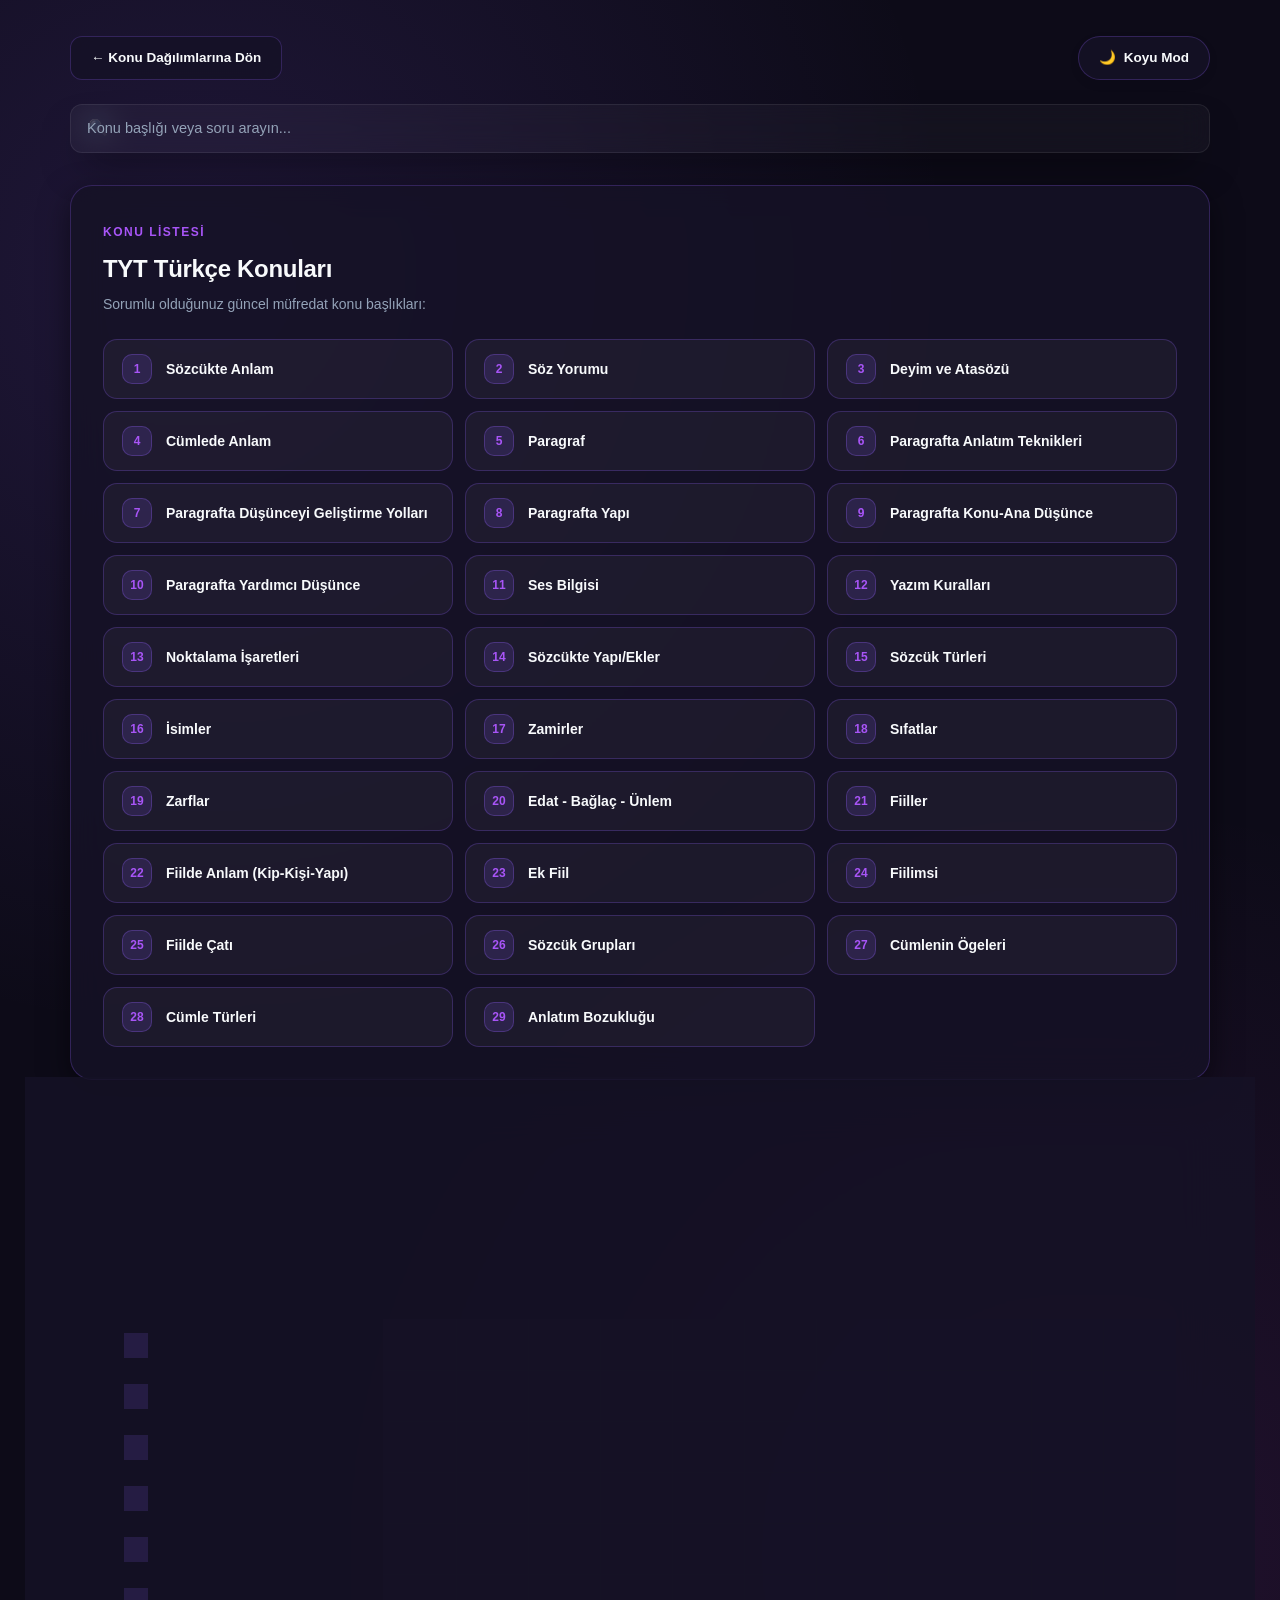
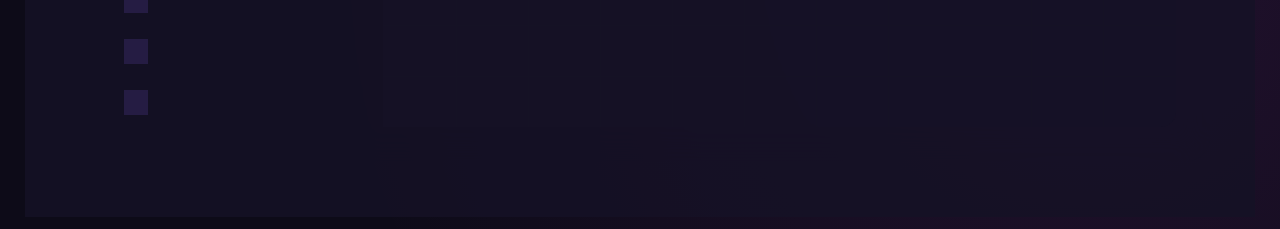
==== ders-notu.html @ a336acd8 "güneclleme" ====
<!DOCTYPE html>
<html lang="tr">
<head>
    <meta charset="UTF-8">
    <meta name="viewport" content="width=device-width, initial-scale=1.0">
    <title>Ders Notları - Sınav Canbazı</title>
    <link rel="stylesheet" href="style.css">
    <style>
        /* MODERN VE UYUMLU RENK DEĞİŞKENLERİ */
        :root {
            /* KOYU MOD (Varsayılan) */
            --bg-color: #0d0b18;
            --bg-gradient-1: rgba(139, 92, 246, 0.15);
            --bg-gradient-2: rgba(217, 70, 239, 0.1);
            --card-bg: rgba(22, 18, 38, 0.85);
            --card-border: rgba(139, 92, 246, 0.25);
            --card-border-hover: rgba(139, 92, 246, 0.5);
            --text-main: #f8fafc;
            --text-muted: #94a3b8;
            --accent-purple: #a855f7;
            --badge-bg: linear-gradient(135deg, #6366f1 0%, #a855f7 100%);
            --badge-shadow: 0 4px 14px rgba(168, 85, 247, 0.4);
            --item-bg: rgba(255, 255, 255, 0.04);
            --item-hover-bg: rgba(139, 92, 246, 0.12);
            --table-header-bg: #1e1b4b;
            --sticky-bg: #130f26;
            --shadow: 0 20px 40px -15px rgba(0, 0, 0, 0.6);
            --input-bg: rgba(255, 255, 255, 0.05);
        }

        /* GÜNDÜZ MODU */
        [data-theme="light"] {
            --bg-color: #f8fafc;
            --bg-gradient-1: rgba(124, 58, 237, 0.08);
            --bg-gradient-2: rgba(217, 70, 239, 0.05);
            --card-bg: #ffffff;
            --card-border: rgba(226, 232, 240, 0.9);
            --card-border-hover: rgba(124, 58, 237, 0.3);
            --text-main: #0f172a;
            --text-muted: #64748b;
            --accent-purple: #7c3aed;
            --badge-bg: linear-gradient(135deg, #6366f1 0%, #8b5cf6 100%);
            --badge-shadow: 0 4px 12px rgba(124, 58, 237, 0.25);
            --item-bg: #f1f5f9;
            --item-hover-bg: #e2e8f0;
            --table-header-bg: #f1f5f9;
            --sticky-bg: #ffffff;
            --shadow: 0 10px 30px -10px rgba(0, 0, 0, 0.06);
            --input-bg: #ffffff;
        }

        * {
            box-sizing: border-box;
        }

        body {
            background-color: var(--bg-color) !important;
            background-image: 
                radial-gradient(circle at 15% 15%, var(--bg-gradient-1) 0%, transparent 40%),
                radial-gradient(circle at 85% 85%, var(--bg-gradient-2) 0%, transparent 40%) !important;
            background-attachment: fixed;
            color: var(--text-main) !important;
            font-family: 'Inter', -apple-system, BlinkMacSystemFont, 'Segoe UI', Roboto, sans-serif;
            margin: 0;
            padding: 36px 20px;
            transition: all 0.3s ease;
        }

        .container {
            max-width: 1140px;
            margin: 0 auto;
        }

        /* ÜST BAR */
        .top-bar {
            display: flex;
            justify-content: space-between;
            align-items: center;
            margin-bottom: 24px;
            gap: 16px;
            flex-wrap: wrap;
        }

        .back-btn {
            color: var(--text-main) !important;
            text-decoration: none;
            font-weight: 600;
            font-size: 13.5px;
            display: inline-flex;
            align-items: center;
            gap: 8px;
            padding: 10px 20px;
            border-radius: 12px;
            background: var(--card-bg);
            border: 1px solid var(--card-border);
            backdrop-filter: blur(12px);
            transition: all 0.2s ease;
        }

        .back-btn:hover {
            border-color: var(--card-border-hover);
            transform: translateY(-2px);
        }

        .theme-toggle-btn {
            background: var(--card-bg);
            border: 1px solid var(--card-border);
            color: var(--text-main);
            padding: 10px 20px;
            border-radius: 99px;
            cursor: pointer;
            font-size: 13.5px;
            font-weight: 600;
            display: inline-flex;
            align-items: center;
            gap: 8px;
            transition: all 0.2s ease;
            backdrop-filter: blur(12px);
        }

        .theme-toggle-btn:hover {
            border-color: var(--card-border-hover);
            transform: translateY(-2px);
        }

        /* ARAMA ÇUBUĞU TASARIMI */
        .search-container {
            position: relative;
            margin-bottom: 32px;
        }

        .search-input {
            width: 100%;
            padding: 14px 20px 14px 48px;
            border-radius: 16px;
            background: var(--card-bg);
            border: 1px solid var(--card-border);
            color: var(--text-main);
            font-size: 14.5px;
            font-weight: 500;
            outline: none;
            backdrop-filter: blur(16px);
            box-shadow: var(--shadow);
            transition: all 0.2s ease;
        }

        .search-input::placeholder {
            color: var(--text-muted);
        }

        .search-input:focus {
            border-color: var(--accent-purple);
            box-shadow: 0 0 0 4px rgba(168, 85, 247, 0.15);
        }

        .search-icon {
            position: absolute;
            left: 18px;
            top: 50%;
            transform: translateY(-50%);
            font-size: 16px;
            color: var(--text-muted);
            pointer-events: none;
        }

        /* KART TASARIMI */
        .card {
            background: var(--card-bg) !important;
            border-radius: 20px;
            padding: 32px;
            border: 1px solid var(--card-border) !important;
            box-shadow: var(--shadow);
            margin-bottom: 32px;
            backdrop-filter: blur(16px);
            transition: all 0.3s ease;
        }

        .section-tag {
            display: inline-block;
            color: var(--accent-purple) !important;
            font-size: 12px;
            font-weight: 800;
            letter-spacing: 1.5px;
            text-transform: uppercase;
            margin-bottom: 8px;
        }

        .card-title {
            margin: 0;
            color: var(--text-main) !important;
            font-size: 24px;
            font-weight: 700;
            letter-spacing: -0.3px;
        }

        .card-desc {
            color: var(--text-muted) !important;
            font-size: 14px;
            margin-top: 6px;
            margin-bottom: 0;
            line-height: 1.5;
        }

        /* KONU LİSTESİ GRID */
        .topics-grid {
            display: grid;
            grid-template-columns: repeat(auto-fill, minmax(280px, 1fr));
            gap: 12px;
            margin-top: 24px;
        }

        .topic-card {
            background: var(--item-bg) !important;
            border: 1px solid var(--card-border) !important;
            border-radius: 14px;
            padding: 14px 18px;
            display: flex;
            align-items: center;
            transition: all 0.2s ease;
        }

        .topic-card:hover {
            background: var(--item-hover-bg) !important;
            border-color: var(--card-border-hover) !important;
            transform: translateY(-2px);
        }

        .topic-number {
            width: 30px;
            height: 30px;
            min-width: 30px;
            background: rgba(139, 92, 246, 0.15);
            border: 1px solid rgba(139, 92, 246, 0.3);
            color: var(--accent-purple);
            border-radius: 10px;
            display: inline-flex;
            align-items: center;
            justify-content: center;
            font-weight: 700;
            font-size: 12px;
            margin-right: 14px;
        }

        .topic-name {
            color: var(--text-main) !important;
            font-size: 14px;
            font-weight: 600;
        }

        /* TABLO TASARIMI */
        .table-container {
            overflow-x: auto;
            margin-top: 24px;
            border-radius: 16px;
            border: 1px solid var(--card-border);
            background: transparent;
        }

        table {
            width: 100%;
            border-collapse: collapse;
            text-align: center;
            font-size: 13.5px;
            white-space: nowrap;
        }

        th {
            background-color: var(--table-header-bg) !important;
            color: var(--text-main) !important;
            padding: 16px 12px;
            font-weight: 700;
            font-size: 12px;
            letter-spacing: 0.5px;
            border-bottom: 1px solid var(--card-border);
        }

        th:first-child {
            text-align: left;
            padding-left: 20px;
            position: sticky;
            left: 0;
            z-index: 2;
            background-color: var(--table-header-bg) !important;
            border-right: 1px solid var(--card-border);
        }

        td {
            padding: 12px 10px;
            border-bottom: 1px solid var(--card-border);
            color: var(--text-main) !important;
            background: var(--card-bg) !important;
            vertical-align: middle;
        }

        tr:last-child td {
            border-bottom: none;
        }

        td:first-child {
            text-align: left;
            font-weight: 600;
            padding: 12px 20px;
            font-size: 13.5px;
            position: sticky;
            left: 0;
            z-index: 1;
            background: var(--sticky-bg) !important;
            border-right: 1px solid var(--card-border);
        }

        .table-topic-cell {
            display: flex;
            align-items: center;
            gap: 12px;
        }

        .table-topic-num {
            width: 24px;
            height: 24px;
            min-width: 24px;
            border-radius: 7px;
            background: rgba(139, 92, 246, 0.15);
            border: 1px solid rgba(139, 92, 246, 0.3);
            color: var(--accent-purple);
            display: inline-flex;
            align-items: center;
            justify-content: center;
            font-size: 11px;
            font-weight: 700;
        }

        /* SORU BALONCUKLARI */
        .count-badge {
            display: inline-flex;
            align-items: center;
            justify-content: center;
            width: 26px;
            height: 26px;
            line-height: 1;
            border-radius: 99px;
            font-weight: 700;
            font-size: 12px;
            background: var(--badge-bg);
            color: #ffffff !important;
            box-shadow: var(--badge-shadow);
            margin: auto;
        }

        .empty-cell {
            color: var(--text-muted) !important;
            opacity: 0.3;
            display: inline-block;
            line-height: 26px;
            font-weight: 600;
        }

        .table-container td.empty-cell {
            display: table-cell;
        }

        /* DERS KONTROL GİZLEME SINIFLARI */
        .fizik-only, .kimya-only, .biyoloji-only, .matematik-only, .geometri-only, .turkce-only, .tarih-only, .cografya-only, .felsefe-only, .din-only, .ayt-matematik-only, .ayt-geometri-only, .ayt-fizik-only, .ayt-kimya-only, .ayt-biyoloji-only, .ayt-edebiyat-only, .ayt-tarih-only, .ayt-cografya-only, .ayt-felsefe-only, .ayt-din-only {
            display: none;
        }
    </style>
</head>
<body>

    <div class="container">
        <!-- Üst Bar -->
        <div class="top-bar">
            <a href="javascript:history.back()" class="back-btn">← Konu Dağılımlarına Dön</a>
            <button class="theme-toggle-btn" id="theme-toggle">
                <span id="theme-icon">🌙</span> <span id="theme-text">Koyu Mod</span>
            </button>
        </div>

        <!-- Arama Çubuğu -->
        <div class="search-container">
            <span class="search-icon">🔍</span>
            <input type="text" id="topic-search" class="search-input" placeholder="Konu başlığı veya soru arayın...">
        </div>

        
        <!-- ================= TYT FİZİK ================= -->
        <div class="card fizik-only">
            <div class="section-tag">KONU LİSTESİ</div>
            <h2 class="card-title">TYT Fizik Konuları</h2>
            <p class="card-desc">Sorumlu olduğunuz güncel müfredat konu başlıkları:</p>

            <div class="topics-grid">
                <div class="topic-card"><span class="topic-number">1</span><span class="topic-name">Fizik Bilimine Giriş</span></div>
                <div class="topic-card"><span class="topic-number">2</span><span class="topic-name">Madde Ve Özellikleri</span></div>
                <div class="topic-card"><span class="topic-number">3</span><span class="topic-name">Sıvıların Kaldırma Kuvveti</span></div>
                <div class="topic-card"><span class="topic-number">4</span><span class="topic-name">Basınç</span></div>
                <div class="topic-card"><span class="topic-number">5</span><span class="topic-name">Isı, Sıcaklık ve Genleşme</span></div>
                <div class="topic-card"><span class="topic-number">6</span><span class="topic-name">Hareket ve Kuvvet</span></div>
                <div class="topic-card"><span class="topic-number">7</span><span class="topic-name">Dinamik</span></div>
                <div class="topic-card"><span class="topic-number">8</span><span class="topic-name">İş, Güç ve Enerji</span></div>
                <div class="topic-card"><span class="topic-number">9</span><span class="topic-name">Elektrostatik</span></div>
                <div class="topic-card"><span class="topic-number">10</span><span class="topic-name">Elektrik Akımı ve Devreler</span></div>
                <div class="topic-card"><span class="topic-number">11</span><span class="topic-name">Elektriksel Enerji ve Güç</span></div>
                <div class="topic-card"><span class="topic-number">12</span><span class="topic-name">Optik</span></div>
                <div class="topic-card"><span class="topic-number">13</span><span class="topic-name">Manyetizma</span></div>
                <div class="topic-card"><span class="topic-number">14</span><span class="topic-name">Dalgalar</span></div>
            </div>
        </div>

        <div class="card fizik-only">
            <div class="section-tag">SORU DAĞILIMI</div>
            <h2 class="card-title">Yıllara Göre Soru Dağılımları</h2>
            <p class="card-desc">ÖSYM'nin 2015 - 2025 yılları arasında sorduğu tüm soru sayıları:</p>

            <div class="table-container">
                <table>
                    <thead>
                        <tr>
                            <th>KONU</th>
                            <th>2025</th>
                            <th>2024</th>
                            <th>2023</th>
                            <th>2022</th>
                            <th>2021</th>
                            <th>2020</th>
                            <th>2019</th>
                            <th>2018</th>
                            <th>2017</th>
                            <th>2016</th>
                            <th>2015</th>
                        </tr>
                    </thead>
                    <tbody>
                        <tr>
                            <td><div class="table-topic-cell"><span class="table-topic-num">1</span><span>Fizik Bilimine Giriş</span></div></td>
                            <td><span class="empty-cell">-</span></td>
                            <td><span class="count-badge">1</span></td>
                            <td><span class="empty-cell">-</span></td>
                            <td><span class="count-badge">1</span></td>
                            <td><span class="count-badge">1</span></td>
                            <td><span class="count-badge">1</span></td>
                            <td><span class="count-badge">1</span></td>
                            <td><span class="count-badge">1</span></td>
                            <td><span class="empty-cell">-</span></td>
                            <td><span class="count-badge">1</span></td>
                            <td><span class="count-badge">1</span></td>
                        </tr>
                        <tr>
                            <td><div class="table-topic-cell"><span class="table-topic-num">2</span><span>Madde Ve Özellikleri</span></div></td>
                            <td><span class="count-badge">1</span></td>
                            <td><span class="count-badge">1</span></td>
                            <td><span class="count-badge">1</span></td>
                            <td><span class="count-badge">1</span></td>
                            <td><span class="count-badge">1</span></td>
                            <td><span class="empty-cell">-</span></td>
                            <td><span class="count-badge">1</span></td>
                            <td><span class="empty-cell">-</span></td>
                            <td><span class="count-badge">2</span></td>
                            <td><span class="count-badge">1</span></td>
                            <td><span class="count-badge">1</span></td>
                        </tr>
                        <tr>
                            <td><div class="table-topic-cell"><span class="table-topic-num">3</span><span>Sıvıların Kaldırma Kuvveti</span></div></td>
                            <td><span class="empty-cell">-</span></td>
                            <td><span class="count-badge">1</span></td>
                            <td><span class="empty-cell">-</span></td>
                            <td><span class="empty-cell">-</span></td>
                            <td><span class="count-badge">1</span></td>
                            <td><span class="empty-cell">-</span></td>
                            <td><span class="count-badge">1</span></td>
                            <td><span class="count-badge">1</span></td>
                            <td><span class="count-badge">1</span></td>
                            <td><span class="empty-cell">-</span></td>
                            <td><span class="empty-cell">-</span></td>
                        </tr>
                        <tr>
                            <td><div class="table-topic-cell"><span class="table-topic-num">4</span><span>Basınç</span></div></td>
                            <td><span class="empty-cell">-</span></td>
                            <td><span class="empty-cell">-</span></td>
                            <td><span class="empty-cell">-</span></td>
                            <td><span class="count-badge">1</span></td>
                            <td><span class="count-badge">1</span></td>
                            <td><span class="empty-cell">-</span></td>
                            <td><span class="empty-cell">-</span></td>
                            <td><span class="empty-cell">-</span></td>
                            <td><span class="empty-cell">-</span></td>
                            <td><span class="count-badge">1</span></td>
                            <td><span class="count-badge">1</span></td>
                        </tr>
                        <tr>
                            <td><div class="table-topic-cell"><span class="table-topic-num">5</span><span>Isı, Sıcaklık ve Genleşme</span></div></td>
                            <td><span class="count-badge">1</span></td>
                            <td><span class="count-badge">1</span></td>
                            <td><span class="count-badge">1</span></td>
                            <td><span class="count-badge">1</span></td>
                            <td><span class="count-badge">1</span></td>
                            <td><span class="count-badge">1</span></td>
                            <td><span class="count-badge">1</span></td>
                            <td><span class="count-badge">1</span></td>
                            <td><span class="count-badge">1</span></td>
                            <td><span class="count-badge">2</span></td>
                            <td><span class="count-badge">2</span></td>
                        </tr>
                        <tr>
                            <td><div class="table-topic-cell"><span class="table-topic-num">6</span><span>Hareket ve Kuvvet</span></div></td>
                            <td><span class="count-badge">1</span></td>
                            <td><span class="count-badge">1</span></td>
                            <td><span class="count-badge">1</span></td>
                            <td><span class="count-badge">1</span></td>
                            <td><span class="count-badge">1</span></td>
                            <td><span class="count-badge">1</span></td>
                            <td><span class="count-badge">1</span></td>
                            <td><span class="count-badge">1</span></td>
                            <td><span class="count-badge">1</span></td>
                            <td><span class="count-badge">1</span></td>
                            <td><span class="count-badge">1</span></td>
                        </tr>
                        <tr>
                            <td><div class="table-topic-cell"><span class="table-topic-num">7</span><span>Dinamik</span></div></td>
                            <td><span class="empty-cell">-</span></td>
                            <td><span class="empty-cell">-</span></td>
                            <td><span class="empty-cell">-</span></td>
                            <td><span class="empty-cell">-</span></td>
                            <td><span class="empty-cell">-</span></td>
                            <td><span class="empty-cell">-</span></td>
                            <td><span class="empty-cell">-</span></td>
                            <td><span class="empty-cell">-</span></td>
                            <td><span class="count-badge">1</span></td>
                            <td><span class="empty-cell">-</span></td>
                            <td><span class="count-badge">1</span></td>
                        </tr>
                        <tr>
                            <td><div class="table-topic-cell"><span class="table-topic-num">8</span><span>İş, Güç ve Enerji</span></div></td>
                            <td><span class="empty-cell">-</span></td>
                            <td><span class="empty-cell">-</span></td>
                            <td><span class="empty-cell">-</span></td>
                            <td><span class="empty-cell">-</span></td>
                            <td><span class="empty-cell">-</span></td>
                            <td><span class="empty-cell">-</span></td>
                            <td><span class="count-badge">1</span></td>
                            <td><span class="empty-cell">-</span></td>
                            <td><span class="count-badge">1</span></td>
                            <td><span class="count-badge">3</span></td>
                            <td><span class="count-badge">1</span></td>
                        </tr>
                        <tr>
                            <td><div class="table-topic-cell"><span class="table-topic-num">9</span><span>Elektrostatik</span></div></td>
                            <td><span class="count-badge">1</span></td>
                            <td><span class="empty-cell">-</span></td>
                            <td><span class="empty-cell">-</span></td>
                            <td><span class="empty-cell">-</span></td>
                            <td><span class="empty-cell">-</span></td>
                            <td><span class="empty-cell">-</span></td>
                            <td><span class="empty-cell">-</span></td>
                            <td><span class="empty-cell">-</span></td>
                            <td><span class="count-badge">1</span></td>
                            <td><span class="count-badge">1</span></td>
                            <td><span class="count-badge">1</span></td>
                        </tr>
                        <tr>
                            <td><div class="table-topic-cell"><span class="table-topic-num">10</span><span>Elektrik Akımı ve Devreler</span></div></td>
                            <td><span class="empty-cell">-</span></td>
                            <td><span class="empty-cell">-</span></td>
                            <td><span class="count-badge">2</span></td>
                            <td><span class="empty-cell">-</span></td>
                            <td><span class="empty-cell">-</span></td>
                            <td><span class="count-badge">1</span></td>
                            <td><span class="count-badge">1</span></td>
                            <td><span class="empty-cell">-</span></td>
                            <td><span class="count-badge">1</span></td>
                            <td><span class="count-badge">1</span></td>
                            <td><span class="count-badge">1</span></td>
                        </tr>
                        <tr>
                            <td><div class="table-topic-cell"><span class="table-topic-num">11</span><span>Elektriksel Enerji ve Güç</span></div></td>
                            <td><span class="empty-cell">-</span></td>
                            <td><span class="empty-cell">-</span></td>
                            <td><span class="empty-cell">-</span></td>
                            <td><span class="count-badge">1</span></td>
                            <td><span class="count-badge">1</span></td>
                            <td><span class="empty-cell">-</span></td>
                            <td><span class="empty-cell">-</span></td>
                            <td><span class="empty-cell">-</span></td>
                            <td><span class="empty-cell">-</span></td>
                            <td><span class="empty-cell">-</span></td>
                            <td><span class="empty-cell">-</span></td>
                        </tr>
                        <tr>
                            <td><div class="table-topic-cell"><span class="table-topic-num">12</span><span>Optik</span></div></td>
                            <td><span class="count-badge">1</span></td>
                            <td><span class="count-badge">1</span></td>
                            <td><span class="count-badge">2</span></td>
                            <td><span class="count-badge">1</span></td>
                            <td><span class="count-badge">1</span></td>
                            <td><span class="count-badge">1</span></td>
                            <td><span class="count-badge">2</span></td>
                            <td><span class="count-badge">2</span></td>
                            <td><span class="count-badge">3</span></td>
                            <td><span class="count-badge">1</span></td>
                            <td><span class="count-badge">1</span></td>
                        </tr>
                        <tr>
                            <td><div class="table-topic-cell"><span class="table-topic-num">13</span><span>Manyetizma</span></div></td>
                            <td><span class="count-badge">1</span></td>
                            <td><span class="count-badge">1</span></td>
                            <td><span class="empty-cell">-</span></td>
                            <td><span class="empty-cell">-</span></td>
                            <td><span class="empty-cell">-</span></td>
                            <td><span class="empty-cell">-</span></td>
                            <td><span class="empty-cell">-</span></td>
                            <td><span class="empty-cell">-</span></td>
                            <td><span class="count-badge">1</span></td>
                            <td><span class="count-badge">1</span></td>
                            <td><span class="count-badge">1</span></td>
                        </tr>
                        <tr>
                            <td><div class="table-topic-cell"><span class="table-topic-num">14</span><span>Dalgalar</span></div></td>
                            <td><span class="count-badge">1</span></td>
                            <td><span class="count-badge">1</span></td>
                            <td><span class="empty-cell">-</span></td>
                            <td><span class="count-badge">1</span></td>
                            <td><span class="count-badge">1</span></td>
                            <td><span class="count-badge">1</span></td>
                            <td><span class="empty-cell">-</span></td>
                            <td><span class="empty-cell">-</span></td>
                            <td><span class="empty-cell">-</span></td>
                            <td><span class="count-badge">1</span></td>
                            <td><span class="count-badge">1</span></td>
                        </tr>
                    </tbody>
                </table>
            </div>
        </div>
        <!-- ================= TYT KİMYA ================= -->
        <div class="card kimya-only">
            <div class="section-tag">KONU LİSTESİ</div>
            <h2 class="card-title">TYT Kimya Konuları</h2>
            <p class="card-desc">Sorumlu olduğunuz güncel müfredat konu başlıkları:</p>

            <div class="topics-grid">
                <div class="topic-card"><span class="topic-number">1</span><span class="topic-name">Kimya Bilimi</span></div>
                <div class="topic-card"><span class="topic-number">2</span><span class="topic-name">Atom ve Periyodik Sistem</span></div>
                <div class="topic-card"><span class="topic-number">3</span><span class="topic-name">Kimyasal Türler Arası Etkileşimler</span></div>
                <div class="topic-card"><span class="topic-number">4</span><span class="topic-name">Maddenin Halleri</span></div>
                <div class="topic-card"><span class="topic-number">5</span><span class="topic-name">Doğa ve Kimya</span></div>
                <div class="topic-card"><span class="topic-number">6</span><span class="topic-name">Kimyanın Temel Kanunları ve Kimyasal Hesaplamalar</span></div>
                <div class="topic-card"><span class="topic-number">7</span><span class="topic-name">Karışımlar</span></div>
                <div class="topic-card"><span class="topic-number">8</span><span class="topic-name">Asit, Baz ve Tuz</span></div>
                <div class="topic-card"><span class="topic-number">9</span><span class="topic-name">Kimya Her Yerde</span></div>
            </div>
        </div>

        <div class="card kimya-only">
            <div class="section-tag">SORU DAĞILIMI</div>
            <h2 class="card-title">TYT Kimya Soru Dağılımı</h2>
            <p class="card-desc">ÖSYM'nin 2015 - 2025 yılları arasında sorduğu tüm soru sayıları:</p>

            <div class="table-container">
                <table>
                    <thead>
                        <tr>
                            <th>KONU</th>
                            <th>2025</th>
                            <th>2024</th>
                            <th>2023</th>
                            <th>2022</th>
                            <th>2021</th>
                            <th>2020</th>
                            <th>2019</th>
                            <th>2018</th>
                            <th>2017</th>
                            <th>2016</th>
                            <th>2015</th>
                        </tr>
                    </thead>
                    <tbody>
                        <tr>
                            <td><div class="table-topic-cell"><span class="table-topic-num">1</span><span>Kimya Bilimi</span></div></td>
                            <td><span class="count-badge">1</span></td>
                            <td><span class="count-badge">1</span></td>
                            <td><span class="count-badge">1</span></td>
                            <td><span class="count-badge">1</span></td>
                            <td><span class="count-badge">1</span></td>
                            <td><span class="count-badge">1</span></td>
                            <td><span class="empty-cell">-</span></td>
                            <td><span class="count-badge">2</span></td>
                            <td><span class="count-badge">3</span></td>
                            <td><span class="count-badge">3</span></td>
                            <td><span class="count-badge">3</span></td>
                        </tr>
                        <tr>
                            <td><div class="table-topic-cell"><span class="table-topic-num">2</span><span>Atomun Yapısı</span></div></td>
                            <td><span class="count-badge">1</span></td>
                            <td><span class="count-badge">1</span></td>
                            <td><span class="empty-cell">-</span></td>
                            <td><span class="empty-cell">-</span></td>
                            <td><span class="empty-cell">-</span></td>
                            <td><span class="count-badge">1</span></td>
                            <td><span class="count-badge">1</span></td>
                            <td><span class="empty-cell">-</span></td>
                            <td><span class="count-badge">2</span></td>
                            <td><span class="empty-cell">-</span></td>
                            <td><span class="empty-cell">-</span></td>
                        </tr>
                        <tr>
                            <td><div class="table-topic-cell"><span class="table-topic-num">3</span><span>Periyodik Tablo</span></div></td>
                            <td><span class="empty-cell">-</span></td>
                            <td><span class="empty-cell">-</span></td>
                            <td><span class="count-badge">1</span></td>
                            <td><span class="count-badge">1</span></td>
                            <td><span class="count-badge">1</span></td>
                            <td><span class="empty-cell">-</span></td>
                            <td><span class="count-badge">1</span></td>
                            <td><span class="count-badge">1</span></td>
                            <td><span class="count-badge">1</span></td>
                            <td><span class="count-badge">2</span></td>
                            <td><span class="count-badge">1</span></td>
                        </tr>
                        <tr>
                            <td><div class="table-topic-cell"><span class="table-topic-num">4</span><span>Maddenin Halleri</span></div></td>
                            <td><span class="count-badge">1</span></td>
                            <td><span class="count-badge">1</span></td>
                            <td><span class="count-badge">1</span></td>
                            <td><span class="count-badge">1</span></td>
                            <td><span class="count-badge">1</span></td>
                            <td><span class="count-badge">1</span></td>
                            <td><span class="count-badge">1</span></td>
                            <td><span class="count-badge">1</span></td>
                            <td><span class="count-badge">2</span></td>
                            <td><span class="count-badge">1</span></td>
                            <td><span class="count-badge">1</span></td>
                        </tr>
                        <tr>
                            <td><div class="table-topic-cell"><span class="table-topic-num">5</span><span>Kimyasal Türler Arası Etkileşimler</span></div></td>
                            <td><span class="count-badge">1</span></td>
                            <td><span class="count-badge">1</span></td>
                            <td><span class="count-badge">1</span></td>
                            <td><span class="count-badge">1</span></td>
                            <td><span class="count-badge">1</span></td>
                            <td><span class="count-badge">1</span></td>
                            <td><span class="count-badge">1</span></td>
                            <td><span class="count-badge">1</span></td>
                            <td><span class="count-badge">1</span></td>
                            <td><span class="count-badge">3</span></td>
                            <td><span class="count-badge">5</span></td>
                        </tr>
                        <tr>
                            <td><div class="table-topic-cell"><span class="table-topic-num">6</span><span>Kimyasal Hesaplamalar</span></div></td>
                            <td><span class="count-badge">1</span></td>
                            <td><span class="count-badge">1</span></td>
                            <td><span class="empty-cell">-</span></td>
                            <td><span class="empty-cell">-</span></td>
                            <td><span class="count-badge">1</span></td>
                            <td><span class="count-badge">1</span></td>
                            <td><span class="empty-cell">-</span></td>
                            <td><span class="empty-cell">-</span></td>
                            <td><span class="count-badge">1</span></td>
                            <td><span class="empty-cell">-</span></td>
                            <td><span class="empty-cell">-</span></td>
                        </tr>
                        <tr>
                            <td><div class="table-topic-cell"><span class="table-topic-num">7</span><span>Kimyanın Temel Kanunları</span></div></td>
                            <td><span class="empty-cell">-</span></td>
                            <td><span class="empty-cell">-</span></td>
                            <td><span class="count-badge">1</span></td>
                            <td><span class="count-badge">1</span></td>
                            <td><span class="empty-cell">-</span></td>
                            <td><span class="empty-cell">-</span></td>
                            <td><span class="empty-cell">-</span></td>
                            <td><span class="count-badge">1</span></td>
                            <td><span class="count-badge">1</span></td>
                            <td><span class="empty-cell">-</span></td>
                            <td><span class="empty-cell">-</span></td>
                        </tr>
                        <tr>
                            <td><div class="table-topic-cell"><span class="table-topic-num">8</span><span>Asit, Baz ve Tuz</span></div></td>
                            <td><span class="count-badge">1</span></td>
                            <td><span class="count-badge">1</span></td>
                            <td><span class="count-badge">1</span></td>
                            <td><span class="count-badge">1</span></td>
                            <td><span class="count-badge">1</span></td>
                            <td><span class="count-badge">1</span></td>
                            <td><span class="count-badge">1</span></td>
                            <td><span class="empty-cell">-</span></td>
                            <td><span class="empty-cell">-</span></td>
                            <td><span class="empty-cell">-</span></td>
                            <td><span class="empty-cell">-</span></td>
                        </tr>
                        <tr>
                            <td><div class="table-topic-cell"><span class="table-topic-num">9</span><span>Karışımlar</span></div></td>
                            <td><span class="count-badge">1</span></td>
                            <td><span class="count-badge">1</span></td>
                            <td><span class="count-badge">1</span></td>
                            <td><span class="count-badge">1</span></td>
                            <td><span class="count-badge">1</span></td>
                            <td><span class="count-badge">1</span></td>
                            <td><span class="count-badge">1</span></td>
                            <td><span class="empty-cell">-</span></td>
                            <td><span class="count-badge">1</span></td>
                            <td><span class="count-badge">2</span></td>
                            <td><span class="count-badge">2</span></td>
                        </tr>
                        <tr>
                            <td><div class="table-topic-cell"><span class="table-topic-num">10</span><span>Kimya Her Yerde</span></div></td>
                            <td><span class="empty-cell">-</span></td>
                            <td><span class="empty-cell">-</span></td>
                            <td><span class="empty-cell">-</span></td>
                            <td><span class="empty-cell">-</span></td>
                            <td><span class="empty-cell">-</span></td>
                            <td><span class="empty-cell">-</span></td>
                            <td><span class="count-badge">1</span></td>
                            <td><span class="count-badge">1</span></td>
                            <td><span class="count-badge">2</span></td>
                            <td><span class="count-badge">1</span></td>
                            <td><span class="count-badge">1</span></td>
                        </tr>
                    </tbody>
                </table>
            </div>
        </div>


        <!-- ================= TYT TÜRKÇE ================= -->
        <div class="card turkce-only">
            <div class="section-tag">KONU LİSTESİ</div>
            <h2 class="card-title">TYT Türkçe Konuları</h2>
            <p class="card-desc">Sorumlu olduğunuz güncel müfredat konu başlıkları:</p>

            <div class="topics-grid">
                <div class="topic-card"><span class="topic-number">1</span><span class="topic-name">Sözcükte Anlam</span></div>
                <div class="topic-card"><span class="topic-number">2</span><span class="topic-name">Söz Yorumu</span></div>
                <div class="topic-card"><span class="topic-number">3</span><span class="topic-name">Deyim ve Atasözü</span></div>
                <div class="topic-card"><span class="topic-number">4</span><span class="topic-name">Cümlede Anlam</span></div>
                <div class="topic-card"><span class="topic-number">5</span><span class="topic-name">Paragraf</span></div>
                <div class="topic-card"><span class="topic-number">6</span><span class="topic-name">Paragrafta Anlatım Teknikleri</span></div>
                <div class="topic-card"><span class="topic-number">7</span><span class="topic-name">Paragrafta Düşünceyi Geliştirme Yolları</span></div>
                <div class="topic-card"><span class="topic-number">8</span><span class="topic-name">Paragrafta Yapı</span></div>
                <div class="topic-card"><span class="topic-number">9</span><span class="topic-name">Paragrafta Konu-Ana Düşünce</span></div>
                <div class="topic-card"><span class="topic-number">10</span><span class="topic-name">Paragrafta Yardımcı Düşünce</span></div>
                <div class="topic-card"><span class="topic-number">11</span><span class="topic-name">Ses Bilgisi</span></div>
                <div class="topic-card"><span class="topic-number">12</span><span class="topic-name">Yazım Kuralları</span></div>
                <div class="topic-card"><span class="topic-number">13</span><span class="topic-name">Noktalama İşaretleri</span></div>
                <div class="topic-card"><span class="topic-number">14</span><span class="topic-name">Sözcükte Yapı/Ekler</span></div>
                <div class="topic-card"><span class="topic-number">15</span><span class="topic-name">Sözcük Türleri</span></div>
                <div class="topic-card"><span class="topic-number">16</span><span class="topic-name">İsimler</span></div>
                <div class="topic-card"><span class="topic-number">17</span><span class="topic-name">Zamirler</span></div>
                <div class="topic-card"><span class="topic-number">18</span><span class="topic-name">Sıfatlar</span></div>
                <div class="topic-card"><span class="topic-number">19</span><span class="topic-name">Zarflar</span></div>
                <div class="topic-card"><span class="topic-number">20</span><span class="topic-name">Edat - Bağlaç - Ünlem</span></div>
                <div class="topic-card"><span class="topic-number">21</span><span class="topic-name">Fiiller</span></div>
                <div class="topic-card"><span class="topic-number">22</span><span class="topic-name">Fiilde Anlam (Kip-Kişi-Yapı)</span></div>
                <div class="topic-card"><span class="topic-number">23</span><span class="topic-name">Ek Fiil</span></div>
                <div class="topic-card"><span class="topic-number">24</span><span class="topic-name">Fiilimsi</span></div>
                <div class="topic-card"><span class="topic-number">25</span><span class="topic-name">Fiilde Çatı</span></div>
                <div class="topic-card"><span class="topic-number">26</span><span class="topic-name">Sözcük Grupları</span></div>
                <div class="topic-card"><span class="topic-number">27</span><span class="topic-name">Cümlenin Ögeleri</span></div>
                <div class="topic-card"><span class="topic-number">28</span><span class="topic-name">Cümle Türleri</span></div>
                <div class="topic-card"><span class="topic-number">29</span><span class="topic-name">Anlatım Bozukluğu</span></div>
            </div>
        </div>

        <div class="card turkce-only">
            <div class="section-tag">SORU DAĞILIMI</div>
            <h2 class="card-title">TYT Türkçe Soru Dağılımı</h2>
            <p class="card-desc">ÖSYM'nin 2015 - 2025 yılları arasında sorduğu tüm soru sayıları:</p>

            <div class="table-container">
                <table>
                    <thead>
                        <tr>
                            <th>KONU</th>
                            <th>2025</th>
                            <th>2024</th>
                            <th>2023</th>
                            <th>2022</th>
                            <th>2021</th>
                            <th>2020</th>
                            <th>2019</th>
                            <th>2018</th>
                            <th>2017</th>
                            <th>2016</th>
                            <th>2015</th>
                        </tr>
                    </thead>
                    <tbody>
                        <tr>
                            <td><div class="table-topic-cell"><span class="table-topic-num">1</span><span>Ses Bilgisi</span></div></td>
                            <td><span class="empty-cell">-</span></td>
                            <td><span class="empty-cell">-</span></td>
                            <td><span class="count-badge">1</span></td>
                            <td><span class="empty-cell">-</span></td>
                            <td><span class="count-badge">1</span></td>
                            <td><span class="empty-cell">-</span></td>
                            <td><span class="count-badge">1</span></td>
                            <td><span class="count-badge">3</span></td>
                            <td><span class="count-badge">3</span></td>
                            <td><span class="count-badge">1</span></td>
                            <td><span class="count-badge">1</span></td>
                        </tr>
                        <tr>
                            <td><div class="table-topic-cell"><span class="table-topic-num">2</span><span>Dil Bilgisi</span></div></td>
                            <td><span class="empty-cell">-</span></td>
                            <td><span class="count-badge">3</span></td>
                            <td><span class="empty-cell">-</span></td>
                            <td><span class="count-badge">2</span></td>
                            <td><span class="count-badge">3</span></td>
                            <td><span class="count-badge">2</span></td>
                            <td><span class="count-badge">3</span></td>
                            <td><span class="empty-cell">-</span></td>
                            <td><span class="count-badge">1</span></td>
                            <td><span class="count-badge">3</span></td>
                            <td><span class="count-badge">2</span></td>
                        </tr>
                        <tr>
                            <td><div class="table-topic-cell"><span class="table-topic-num">3</span><span>Noktalama İşaretleri</span></div></td>
                            <td><span class="empty-cell">-</span></td>
                            <td><span class="count-badge">2</span></td>
                            <td><span class="count-badge">2</span></td>
                            <td><span class="count-badge">2</span></td>
                            <td><span class="count-badge">2</span></td>
                            <td><span class="count-badge">2</span></td>
                            <td><span class="count-badge">2</span></td>
                            <td><span class="count-badge">1</span></td>
                            <td><span class="count-badge">1</span></td>
                            <td><span class="count-badge">1</span></td>
                            <td><span class="count-badge">1</span></td>
                        </tr>
                        <tr>
                            <td><div class="table-topic-cell"><span class="table-topic-num">4</span><span>Yazım Kuralları</span></div></td>
                            <td><span class="empty-cell">-</span></td>
                            <td><span class="count-badge">2</span></td>
                            <td><span class="count-badge">2</span></td>
                            <td><span class="count-badge">2</span></td>
                            <td><span class="count-badge">2</span></td>
                            <td><span class="count-badge">2</span></td>
                            <td><span class="count-badge">2</span></td>
                            <td><span class="count-badge">2</span></td>
                            <td><span class="count-badge">2</span></td>
                            <td><span class="count-badge">1</span></td>
                            <td><span class="count-badge">1</span></td>
                        </tr>
                        <tr>
                            <td><div class="table-topic-cell"><span class="table-topic-num">5</span><span>Anlatım Bozukluğu</span></div></td>
                            <td><span class="empty-cell">-</span></td>
                            <td><span class="empty-cell">-</span></td>
                            <td><span class="empty-cell">-</span></td>
                            <td><span class="empty-cell">-</span></td>
                            <td><span class="empty-cell">-</span></td>
                            <td><span class="empty-cell">-</span></td>
                            <td><span class="empty-cell">-</span></td>
                            <td><span class="count-badge">1</span></td>
                            <td><span class="empty-cell">-</span></td>
                            <td><span class="count-badge">1</span></td>
                            <td><span class="count-badge">2</span></td>
                        </tr>
                        <tr>
                            <td><div class="table-topic-cell"><span class="table-topic-num">6</span><span>Paragraf</span></div></td>
                            <td><span class="empty-cell">-</span></td>
                            <td><span class="count-badge">26</span></td>
                            <td><span class="count-badge">26</span></td>
                            <td><span class="count-badge">26</span></td>
                            <td><span class="count-badge">26</span></td>
                            <td><span class="count-badge">25</span></td>
                            <td><span class="count-badge">26</span></td>
                            <td><span class="count-badge">22</span></td>
                            <td><span class="count-badge">22</span></td>
                            <td><span class="count-badge">22</span></td>
                            <td><span class="count-badge">22</span></td>
                        </tr>
                        <tr>
                            <td><div class="table-topic-cell"><span class="table-topic-num">7</span><span>Cümlede Anlam</span></div></td>
                            <td><span class="empty-cell">-</span></td>
                            <td><span class="count-badge">3</span></td>
                            <td><span class="count-badge">5</span></td>
                            <td><span class="count-badge">4</span></td>
                            <td><span class="count-badge">3</span></td>
                            <td><span class="count-badge">3</span></td>
                            <td><span class="count-badge">6</span></td>
                            <td><span class="count-badge">3</span></td>
                            <td><span class="count-badge">7</span></td>
                            <td><span class="count-badge">7</span></td>
                            <td><span class="count-badge">7</span></td>
                        </tr>
                        <tr>
                            <td><div class="table-topic-cell"><span class="table-topic-num">8</span><span>Sözcükte Anlam</span></div></td>
                            <td><span class="empty-cell">-</span></td>
                            <td><span class="count-badge">4</span></td>
                            <td><span class="count-badge">5</span></td>
                            <td><span class="count-badge">3</span></td>
                            <td><span class="count-badge">4</span></td>
                            <td><span class="count-badge">5</span></td>
                            <td><span class="count-badge">1</span></td>
                            <td><span class="count-badge">3</span></td>
                            <td><span class="count-badge">3</span></td>
                            <td><span class="count-badge">3</span></td>
                            <td><span class="count-badge">3</span></td>
                        </tr>
                    </tbody>
                </table>
            </div>
        </div>

        <!-- ================= TYT TARİH ================= -->
        <div class="card tarih-only">
            <div class="section-tag">KONU LİSTESİ</div>
            <h2 class="card-title">TYT Tarih Konuları</h2>
            <p class="card-desc">İşte 2027 yılında TYT Tarih testinde sorumlu olduğunuz konu başlıkları:</p>
            <div class="topics-grid">
                <div class="topic-card"><span class="topic-number">1</span><span class="topic-name">Tarih ve Zaman</span></div>
                <div class="topic-card"><span class="topic-number">2</span><span class="topic-name">İnsanlığın İlk Dönemleri</span></div>
                <div class="topic-card"><span class="topic-number">3</span><span class="topic-name">Ortaçağ'da Dünya</span></div>
                <div class="topic-card"><span class="topic-number">4</span><span class="topic-name">İlk ve Orta Çağlarda Türk Dünyası</span></div>
                <div class="topic-card"><span class="topic-number">5</span><span class="topic-name">İslam Medeniyetinin Doğuşu</span></div>
                <div class="topic-card"><span class="topic-number">6</span><span class="topic-name">İlk Türk İslam Devletleri</span></div>
                <div class="topic-card"><span class="topic-number">7</span><span class="topic-name">Yerleşme ve Devletleşme Sürecinde Selçuklu Türkiyesi</span></div>
                <div class="topic-card"><span class="topic-number">8</span><span class="topic-name">Beylikten Devlete Osmanlı Siyaseti (1300-1453)</span></div>
                <div class="topic-card"><span class="topic-number">9</span><span class="topic-name">Dünya Gücü Osmanlı Devleti (1453-1600)</span></div>
                <div class="topic-card"><span class="topic-number">10</span><span class="topic-name">Yeni Çağ Avrupa Tarihi</span></div>
                <div class="topic-card"><span class="topic-number">11</span><span class="topic-name">Yakın Çağ Avrupa Tarihi</span></div>
                <div class="topic-card"><span class="topic-number">12</span><span class="topic-name">Osmanlı Devletinde Arayış Yılları</span></div>
                <div class="topic-card"><span class="topic-number">13</span><span class="topic-name">18. Yüzyılda Değişim ve Diplomasi</span></div>
                <div class="topic-card"><span class="topic-number">14</span><span class="topic-name">En Uzun Yüzyıl</span></div>
                <div class="topic-card"><span class="topic-number">15</span><span class="topic-name">Osmanlı Kültür ve Medeniyeti</span></div>
                <div class="topic-card"><span class="topic-number">16</span><span class="topic-name">20. Yüzyılda Osmanlı Devleti</span></div>
                <div class="topic-card"><span class="topic-number">17</span><span class="topic-name">I. Dünya Savaşı</span></div>
                <div class="topic-card"><span class="topic-number">18</span><span class="topic-name">Mondros Ateşkesi, İşgaller ve Cemiyetler</span></div>
                <div class="topic-card"><span class="topic-number">19</span><span class="topic-name">Kurtuluş Savaşına Hazırlık Dönemi</span></div>
                <div class="topic-card"><span class="topic-number">20</span><span class="topic-name">I. TBMM Dönemi</span></div>
                <div class="topic-card"><span class="topic-number">21</span><span class="topic-name">Kurtuluş Savaşı ve Antlaşmalar</span></div>
                <div class="topic-card"><span class="topic-number">22</span><span class="topic-name">II. TBMM Dönemi ve Çok Partili Hayata Geçiş</span></div>
                <div class="topic-card"><span class="topic-number">23</span><span class="topic-name">Türk İnkılabı</span></div>
                <div class="topic-card"><span class="topic-number">24</span><span class="topic-name">Atatürk İlkeleri</span></div>
                <div class="topic-card"><span class="topic-number">25</span><span class="topic-name">Atatürk Dönemi Türk Dış Politikası</span></div>
            </div>
        </div>

        <div class="card tarih-only">
            <div class="section-tag">SORU DAĞILIMI</div>
            <h2 class="card-title">TYT Tarih Soru Dağılımı</h2>
            <p class="card-desc">ÖSYM'nin 2015 - 2025 yılları arasında sorduğu soru sayıları:</p>
            <div class="table-container"><table><thead><tr><th>KONU</th><th>2025</th><th>2024</th><th>2023</th><th>2022</th><th>2021</th><th>2020</th><th>2019</th><th>2018</th><th>2017</th><th>2016</th><th>2015</th></tr></thead><tbody>
                <tr><td><div class="table-topic-cell"><span class="table-topic-num">1</span><span>Tarih ve Zaman</span></div></td><td class="empty-cell">-</td><td class="empty-cell">-</td><td class="empty-cell">-</td><td class="empty-cell">-</td><td class="empty-cell">-</td><td class="empty-cell">-</td><td class="empty-cell">-</td><td class="empty-cell">-</td><td><span class="count-badge">1</span></td><td><span class="count-badge">1</span></td><td><span class="count-badge">1</span></td></tr>
                <tr><td><div class="table-topic-cell"><span class="table-topic-num">2</span><span>İlk ve Orta Çağlarda Türk Dünyası</span></div></td><td class="empty-cell">-</td><td><span class="count-badge">1</span></td><td><span class="count-badge">1</span></td><td><span class="count-badge">1</span></td><td><span class="count-badge">1</span></td><td><span class="count-badge">1</span></td><td><span class="count-badge">1</span></td><td><span class="count-badge">1</span></td><td><span class="count-badge">1</span></td><td><span class="count-badge">1</span></td><td><span class="count-badge">1</span></td></tr>
                <tr><td><div class="table-topic-cell"><span class="table-topic-num">3</span><span>İslam Medeniyetinin Doğuşu</span></div></td><td class="empty-cell">-</td><td class="empty-cell">-</td><td class="empty-cell">-</td><td class="empty-cell">-</td><td class="empty-cell">-</td><td class="empty-cell">-</td><td class="empty-cell">-</td><td class="empty-cell">-</td><td><span class="count-badge">1</span></td><td><span class="count-badge">1</span></td><td><span class="count-badge">1</span></td></tr>
                <tr><td><div class="table-topic-cell"><span class="table-topic-num">4</span><span>Türklerin İslamiyeti Kabulü ve İlk Türk İslam Devletleri</span></div></td><td class="empty-cell">-</td><td><span class="count-badge">1</span></td><td><span class="count-badge">1</span></td><td><span class="count-badge">1</span></td><td><span class="count-badge">1</span></td><td><span class="count-badge">1</span></td><td><span class="count-badge">1</span></td><td><span class="count-badge">1</span></td><td><span class="count-badge">1</span></td><td><span class="count-badge">1</span></td><td><span class="count-badge">1</span></td></tr>
                <tr><td><div class="table-topic-cell"><span class="table-topic-num">5</span><span>Beylikten Devlete Osmanlı</span></div></td><td class="empty-cell">-</td><td class="empty-cell">-</td><td class="empty-cell">-</td><td><span class="count-badge">1</span></td><td class="empty-cell">-</td><td class="empty-cell">-</td><td><span class="count-badge">1</span></td><td><span class="count-badge">1</span></td><td><span class="count-badge">2</span></td><td><span class="count-badge">1</span></td><td><span class="count-badge">1</span></td></tr>
                <tr><td><div class="table-topic-cell"><span class="table-topic-num">6</span><span>Dünya Gücü Osmanlı</span></div></td><td class="empty-cell">-</td><td><span class="count-badge">1</span></td><td class="empty-cell">-</td><td class="empty-cell">-</td><td class="empty-cell">-</td><td class="empty-cell">-</td><td class="empty-cell">-</td><td class="empty-cell">-</td><td><span class="count-badge">1</span></td><td><span class="count-badge">1</span></td><td><span class="count-badge">1</span></td></tr>
                <tr><td><div class="table-topic-cell"><span class="table-topic-num">7</span><span>Değişim Çağında Avrupa ve Osmanlı</span></div></td><td class="empty-cell">-</td><td class="empty-cell">-</td><td class="empty-cell">-</td><td class="empty-cell">-</td><td class="empty-cell">-</td><td class="empty-cell">-</td><td class="empty-cell">-</td><td class="empty-cell">-</td><td class="empty-cell">-</td><td><span class="count-badge">1</span></td><td class="empty-cell">-</td></tr>
                <tr><td><div class="table-topic-cell"><span class="table-topic-num">8</span><span>Uluslararası İlişkilerde Denge Stratejisi</span></div></td><td class="empty-cell">-</td><td class="empty-cell">-</td><td><span class="count-badge">1</span></td><td class="empty-cell">-</td><td><span class="count-badge">1</span></td><td><span class="count-badge">1</span></td><td class="empty-cell">-</td><td><span class="count-badge">1</span></td><td><span class="count-badge">1</span></td><td><span class="count-badge">1</span></td><td><span class="count-badge">2</span></td></tr>
                <tr><td><div class="table-topic-cell"><span class="table-topic-num">9</span><span>XX. Yüzyıl Başlarında Osmanlı Devleti ve Dünya</span></div></td><td class="empty-cell">-</td><td class="empty-cell">-</td><td class="empty-cell">-</td><td class="empty-cell">-</td><td class="empty-cell">-</td><td><span class="count-badge">1</span></td><td class="empty-cell">-</td><td><span class="count-badge">1</span></td><td><span class="count-badge">2</span></td><td><span class="count-badge">2</span></td><td><span class="count-badge">2</span></td></tr>
                <tr><td><div class="table-topic-cell"><span class="table-topic-num">10</span><span>Milli Mücadele</span></div></td><td class="empty-cell">-</td><td><span class="count-badge">1</span></td><td><span class="count-badge">2</span></td><td><span class="count-badge">1</span></td><td><span class="count-badge">1</span></td><td><span class="count-badge">1</span></td><td><span class="count-badge">1</span></td><td class="empty-cell">-</td><td><span class="count-badge">1</span></td><td><span class="count-badge">2</span></td><td class="empty-cell">-</td></tr>
                <tr><td><div class="table-topic-cell"><span class="table-topic-num">11</span><span>Atatürkçülük ve Türk İnkılabı</span></div></td><td class="empty-cell">-</td><td><span class="count-badge">1</span></td><td class="empty-cell">-</td><td><span class="count-badge">1</span></td><td><span class="count-badge">1</span></td><td class="empty-cell">-</td><td><span class="count-badge">1</span></td><td class="empty-cell">-</td><td><span class="count-badge">4</span></td><td><span class="count-badge">3</span></td><td><span class="count-badge">5</span></td></tr>
            </tbody></table></div>
        </div>

        <!-- ================= TYT COĞRAFYA ================= -->
        <div class="card cografya-only"><div class="section-tag">KONU LİSTESİ</div><h2 class="card-title">TYT Coğrafya Konuları</h2><p class="card-desc">İşte 2027 yılında TYT Coğrafya testinde sorumlu olduğunuz konu başlıkları:</p><div class="topics-grid">
        <div class="topic-card"><span class="topic-number">1</span><span class="topic-name">Doğa ve İnsan</span></div><div class="topic-card"><span class="topic-number">2</span><span class="topic-name">Dünya'nın Şekli ve Hareketleri</span></div><div class="topic-card"><span class="topic-number">3</span><span class="topic-name">Coğrafi Konum</span></div><div class="topic-card"><span class="topic-number">4</span><span class="topic-name">Harita Bilgisi</span></div><div class="topic-card"><span class="topic-number">5</span><span class="topic-name">Atmosfer ve Sıcaklık</span></div><div class="topic-card"><span class="topic-number">6</span><span class="topic-name">İklimler</span></div><div class="topic-card"><span class="topic-number">7</span><span class="topic-name">Basınç ve Rüzgarlar</span></div><div class="topic-card"><span class="topic-number">8</span><span class="topic-name">Nem, Yağış ve Buharlaşma</span></div><div class="topic-card"><span class="topic-number">9</span><span class="topic-name">İç Kuvvetler / Dış Kuvvetler</span></div><div class="topic-card"><span class="topic-number">10</span><span class="topic-name">Su – Toprak ve Bitkiler</span></div><div class="topic-card"><span class="topic-number">11</span><span class="topic-name">Nüfus</span></div><div class="topic-card"><span class="topic-number">12</span><span class="topic-name">Göç</span></div><div class="topic-card"><span class="topic-number">13</span><span class="topic-name">Yerleşme</span></div><div class="topic-card"><span class="topic-number">14</span><span class="topic-name">Türkiye'nin Yer Şekilleri</span></div><div class="topic-card"><span class="topic-number">15</span><span class="topic-name">Ekonomik Faaliyetler</span></div><div class="topic-card"><span class="topic-number">16</span><span class="topic-name">Bölgeler</span></div><div class="topic-card"><span class="topic-number">17</span><span class="topic-name">Uluslararası Ulaşım Hatları</span></div><div class="topic-card"><span class="topic-number">18</span><span class="topic-name">Çevre ve Toplum</span></div><div class="topic-card"><span class="topic-number">19</span><span class="topic-name">Doğal Afetler</span></div></div></div>
        <div class="card cografya-only"><div class="section-tag">SORU DAĞILIMI</div><h2 class="card-title">TYT Coğrafya Soru Dağılımı</h2><p class="card-desc">ÖSYM'nin 2015 - 2025 yılları arasında sorduğu soru sayıları:</p><div class="table-container"><table><thead><tr><th>KONU</th><th>2025</th><th>2024</th><th>2023</th><th>2022</th><th>2021</th><th>2020</th><th>2019</th><th>2018</th><th>2017</th><th>2016</th><th>2015</th></tr></thead><tbody id="cografya-table"></tbody></table></div></div>

        <!-- ================= TYT FELSEFE ================= -->
        <div class="card felsefe-only"><div class="section-tag">KONU LİSTESİ</div><h2 class="card-title">TYT Felsefe Konuları</h2><p class="card-desc">İşte 2027 yılında TYT Felsefe testinde sorumlu olduğunuz konu başlıkları:</p><div class="topics-grid">
        <div class="topic-card"><span class="topic-number">1</span><span class="topic-name">Felsefenin Konusu</span></div><div class="topic-card"><span class="topic-number">2</span><span class="topic-name">Bilgi Felsefesi</span></div><div class="topic-card"><span class="topic-number">3</span><span class="topic-name">Varlık Felsefesi</span></div><div class="topic-card"><span class="topic-number">4</span><span class="topic-name">Din, Kültür ve Medeniyet</span></div><div class="topic-card"><span class="topic-number">5</span><span class="topic-name">Ahlak Felsefesi</span></div><div class="topic-card"><span class="topic-number">6</span><span class="topic-name">Sanat Felsefesi</span></div><div class="topic-card"><span class="topic-number">7</span><span class="topic-name">Din Felsefesi</span></div><div class="topic-card"><span class="topic-number">8</span><span class="topic-name">Siyaset Felsefesi</span></div><div class="topic-card"><span class="topic-number">9</span><span class="topic-name">Bilim Felsefesi</span></div></div></div>
        <div class="card felsefe-only"><div class="section-tag">SORU DAĞILIMI</div><h2 class="card-title">TYT Felsefe Soru Dağılımı</h2><p class="card-desc">ÖSYM'nin 2015 - 2025 yılları arasında sorduğu soru sayıları:</p><div class="table-container"><table><thead><tr><th>KONU</th><th>2025</th><th>2024</th><th>2023</th><th>2022</th><th>2021</th><th>2020</th><th>2019</th><th>2018</th><th>2017</th><th>2016</th><th>2015</th></tr></thead><tbody id="felsefe-table"></tbody></table></div></div>

        <!-- ================= TYT DİN KÜLTÜRÜ VE AHLAK BİLGİSİ ================= -->
        <div class="card din-only"><div class="section-tag">KONU LİSTESİ</div><h2 class="card-title">TYT Din Kültürü ve Ahlak Bilgisi Konuları</h2><p class="card-desc">İşte 2027 yılında TYT Din Kültürü ve Ahlak Bilgisi testinde sorumlu olduğunuz konu başlıkları:</p><div class="topics-grid">
        <div class="topic-card"><span class="topic-number">1</span><span class="topic-name">İnanç</span></div><div class="topic-card"><span class="topic-number">2</span><span class="topic-name">İbadet</span></div><div class="topic-card"><span class="topic-number">3</span><span class="topic-name">Ahlak ve Değerler</span></div><div class="topic-card"><span class="topic-number">4</span><span class="topic-name">Din, Kültür ve Medeniyet</span></div><div class="topic-card"><span class="topic-number">5</span><span class="topic-name">Hz. Muhammed (S.A.V.)</span></div><div class="topic-card"><span class="topic-number">6</span><span class="topic-name">Vahiy ve Akıl</span></div><div class="topic-card"><span class="topic-number">7</span><span class="topic-name">Dünya ve Ahiret</span></div><div class="topic-card"><span class="topic-number">8</span><span class="topic-name">Kur’an’a göre Hz. Muhammed (S.A.V.)</span></div><div class="topic-card"><span class="topic-number">9</span><span class="topic-name">İnançla İlgili Meseleler</span></div><div class="topic-card"><span class="topic-number">10</span><span class="topic-name">Yahudilik ve Hristiyanlık</span></div><div class="topic-card"><span class="topic-number">11</span><span class="topic-name">İslam ve Bilim</span></div><div class="topic-card"><span class="topic-number">12</span><span class="topic-name">Anadolu'da İslam</span></div><div class="topic-card"><span class="topic-number">13</span><span class="topic-name">İslam Düşüncesinde Tasavvufi Yorumlar</span></div><div class="topic-card"><span class="topic-number">14</span><span class="topic-name">Güncel Dini Meseleler</span></div><div class="topic-card"><span class="topic-number">15</span><span class="topic-name">Hint ve Çin Dinleri</span></div></div></div>
        <div class="card din-only"><div class="section-tag">SORU DAĞILIMI · 2015-2025</div><h2 class="card-title">TYT Din Kültürü ve Ahlak Bilgisi Soru Dağılımı</h2><p class="card-desc">Son yılların soru dağılımını inceleyin; hangi konudan kaç soru geldiğini görün.</p><div class="table-container"><table><thead><tr><th>KONU</th><th>2025</th><th>2024</th><th>2023</th><th>2022</th><th>2021</th><th>2020</th><th>2019</th><th>2018</th><th>2017</th><th>2016</th><th>2015</th></tr></thead><tbody id="din-table"></tbody></table></div></div>

        <!-- ================= AYT MATEMATİK ================= -->
        <div class="card ayt-matematik-only"><div class="section-tag">KONU LİSTESİ</div><h2 class="card-title">AYT Matematik Konuları</h2><p class="card-desc">İşte 2027 yılında AYT Matematik testinde sorumlu olduğunuz konu başlıkları:</p><div class="topics-grid" id="ayt-matematik-konular"></div></div>
        <div class="card ayt-matematik-only"><div class="section-tag">SORU DAĞILIMI · 2015-2025</div><h2 class="card-title">AYT Matematik Soru Dağılımı</h2><p class="card-desc">Son yılların AYT Matematik soru dağılımını inceleyin; hangi konudan kaç soru geldiğini görün.</p><div class="table-container"><table><thead><tr><th>KONU</th><th>2025</th><th>2024</th><th>2023</th><th>2022</th><th>2021</th><th>2020</th><th>2019</th><th>2018</th><th>2017</th><th>2016</th><th>2015</th></tr></thead><tbody id="ayt-matematik-table"></tbody></table></div></div>

        <!-- ================= AYT GEOMETRİ ================= -->
        <div class="card ayt-geometri-only"><div class="section-tag">KONU LİSTESİ</div><h2 class="card-title">AYT Geometri Konuları</h2><p class="card-desc">İşte 2027 yılında AYT Geometri testinde sorumlu olduğunuz konu başlıkları:</p><div class="topics-grid" id="ayt-geometri-konular"></div></div>
        <div class="card ayt-geometri-only"><div class="section-tag">SORU DAĞILIMI · 2015-2025</div><h2 class="card-title">AYT Geometri Soru Dağılımı</h2><p class="card-desc">Son yılların AYT Geometri soru dağılımını inceleyin.</p><div class="table-container"><table><thead><tr><th>KONU</th><th>2025</th><th>2024</th><th>2023</th><th>2022</th><th>2021</th><th>2020</th><th>2019</th><th>2018</th><th>2017</th><th>2016</th><th>2015</th></tr></thead><tbody id="ayt-geometri-table"></tbody></table></div></div>

        <!-- ================= AYT FİZİK ================= -->
        <div class="card ayt-fizik-only"><div class="section-tag">KONU LİSTESİ</div><h2 class="card-title">AYT Fizik Konuları</h2><p class="card-desc">İşte 2027 yılında AYT Fizik testinde sorumlu olduğunuz konu başlıkları:</p><div class="topics-grid" id="ayt-fizik-konular"></div></div>
        <div class="card ayt-fizik-only"><div class="section-tag">SORU DAĞILIMI · 2015-2025</div><h2 class="card-title">AYT Fizik Soru Dağılımı</h2><p class="card-desc">Son yılların AYT Fizik soru dağılımını inceleyin; hangi konudan kaç soru geldiğini görün.</p><div class="table-container"><table><thead><tr><th>KONU</th><th>2025</th><th>2024</th><th>2023</th><th>2022</th><th>2021</th><th>2020</th><th>2019</th><th>2018</th><th>2017</th><th>2016</th><th>2015</th></tr></thead><tbody id="ayt-fizik-table"></tbody></table></div></div>

        <!-- ================= AYT KİMYA ================= -->
        <div class="card ayt-kimya-only"><div class="section-tag">KONU LİSTESİ</div><h2 class="card-title">AYT Kimya Konuları</h2><p class="card-desc">İşte 2027 yılında AYT Kimya testinde sorumlu olduğunuz konu başlıkları:</p><div class="topics-grid" id="ayt-kimya-konular"></div></div>
        <div class="card ayt-kimya-only"><div class="section-tag">SORU DAĞILIMI · 2015-2025</div><h2 class="card-title">AYT Kimya Soru Dağılımı</h2><p class="card-desc">Son yılların AYT Kimya soru dağılımını inceleyin; hangi konudan kaç soru geldiğini görün.</p><div class="table-container"><table><thead><tr><th>KONU</th><th>2025</th><th>2024</th><th>2023</th><th>2022</th><th>2021</th><th>2020</th><th>2019</th><th>2018</th><th>2017</th><th>2016</th><th>2015</th></tr></thead><tbody id="ayt-kimya-table"></tbody></table></div></div>

        <!-- ================= AYT BİYOLOJİ ================= -->
        <div class="card ayt-biyoloji-only"><div class="section-tag">KONU LİSTESİ</div><h2 class="card-title">AYT Biyoloji Konuları</h2><p class="card-desc">İşte 2027 yılında AYT Biyoloji testinde sorumlu olduğunuz konu başlıkları:</p><div class="topics-grid" id="ayt-biyoloji-konular"></div></div>
        <div class="card ayt-biyoloji-only"><div class="section-tag">SORU DAĞILIMI · 2015-2025</div><h2 class="card-title">AYT Biyoloji Soru Dağılımı</h2><p class="card-desc">Son yılların AYT Biyoloji soru dağılımını inceleyin; hangi konudan kaç soru geldiğini görün.</p><div class="table-container"><table><thead><tr><th>KONU</th><th>2025</th><th>2024</th><th>2023</th><th>2022</th><th>2021</th><th>2020</th><th>2019</th><th>2018</th><th>2017</th><th>2016</th><th>2015</th></tr></thead><tbody id="ayt-biyoloji-table"></tbody></table></div></div>

        <!-- ================= AYT EDEBİYAT ================= -->
        <div class="card ayt-edebiyat-only"><div class="section-tag">KONU LİSTESİ</div><h2 class="card-title">AYT Edebiyat Konuları</h2><p class="card-desc">İşte 2027 yılında AYT Edebiyat testinde sorumlu olduğunuz konu başlıkları:</p><div class="topics-grid" id="ayt-edebiyat-konular"></div></div>
        <div class="card ayt-edebiyat-only"><div class="section-tag">SORU DAĞILIMI · 2015-2025</div><h2 class="card-title">AYT Edebiyat Soru Dağılımı</h2><p class="card-desc">Son yılların AYT Edebiyat soru dağılımını inceleyin.</p><div class="table-container"><table><thead><tr><th>KONU</th><th>2025</th><th>2024</th><th>2023</th><th>2022</th><th>2021</th><th>2020</th><th>2019</th><th>2018</th><th>2017</th><th>2016</th><th>2015</th></tr></thead><tbody id="ayt-edebiyat-table"></tbody></table></div></div>

        <!-- ================= AYT TARİH ================= -->
        <div class="card ayt-tarih-only"><div class="section-tag">KONU LİSTESİ</div><h2 class="card-title">AYT Tarih Konuları</h2><p class="card-desc">İşte 2027 yılında AYT Tarih testinde sorumlu olduğunuz konu başlıkları:</p><div class="topics-grid" id="ayt-tarih-konular"></div></div>
        <div class="card ayt-tarih-only"><div class="section-tag">SORU DAĞILIMI · 2015-2025</div><h2 class="card-title">AYT Tarih Soru Dağılımı</h2><p class="card-desc">Son yılların AYT Tarih soru dağılımını inceleyin.</p><div class="table-container"><table><thead><tr><th>KONU</th><th>2025</th><th>2024</th><th>2023</th><th>2022</th><th>2021</th><th>2020</th><th>2019</th><th>2018</th><th>2017</th><th>2016</th><th>2015</th></tr></thead><tbody id="ayt-tarih-table"></tbody></table></div></div>

        <!-- ================= AYT COĞRAFYA ================= -->
        <div class="card ayt-cografya-only"><div class="section-tag">KONU LİSTESİ</div><h2 class="card-title">AYT Coğrafya Konuları</h2><p class="card-desc">İşte 2027 yılında AYT Coğrafya testinde sorumlu olduğunuz konu başlıkları:</p><div class="topics-grid" id="ayt-cografya-konular"></div></div>
        <div class="card ayt-cografya-only"><div class="section-tag">SORU DAĞILIMI · 2015-2025</div><h2 class="card-title">AYT Coğrafya Soru Dağılımı</h2><p class="card-desc">Son yılların AYT Coğrafya soru dağılımını inceleyin.</p><div class="table-container"><table><thead><tr><th>KONU</th><th>2025</th><th>2024</th><th>2023</th><th>2022</th><th>2021</th><th>2020</th><th>2019</th><th>2018</th><th>2017</th><th>2016</th><th>2015</th></tr></thead><tbody id="ayt-cografya-table"></tbody></table></div></div>

        <!-- ================= AYT FELSEFE ================= -->
        <div class="card ayt-felsefe-only"><div class="section-tag">KONU LİSTESİ</div><h2 class="card-title">AYT Felsefe Konuları</h2><p class="card-desc">İşte 2027 yılında AYT Felsefe testinde sorumlu olduğunuz konu başlıkları:</p><div class="topics-grid" id="ayt-felsefe-konular"></div></div>
        <div class="card ayt-felsefe-only"><div class="section-tag">SORU DAĞILIMI · 2015-2025</div><h2 class="card-title">AYT Felsefe Soru Dağılımı</h2><p class="card-desc">Son yılların AYT Felsefe soru dağılımını inceleyin.</p><div class="table-container"><table><thead><tr><th>KONU</th><th>2025</th><th>2024</th><th>2023</th><th>2022</th><th>2021</th><th>2020</th><th>2019</th><th>2018</th><th>2017</th><th>2016</th><th>2015</th></tr></thead><tbody id="ayt-felsefe-table"></tbody></table></div></div>

        <!-- ================= AYT DİN KÜLTÜRÜ VE AHLAK BİLGİSİ ================= -->
        <div class="card ayt-din-only"><div class="section-tag">KONU LİSTESİ</div><h2 class="card-title">AYT Din Kültürü ve Ahlak Bilgisi Konuları</h2><p class="card-desc">İşte 2027 yılında AYT Din Kültürü ve Ahlak Bilgisi testinde sorumlu olduğunuz konu başlıkları:</p><div class="topics-grid" id="ayt-din-konular"></div></div>
        <div class="card ayt-din-only"><div class="section-tag">SORU DAĞILIMI · 2015-2025</div><h2 class="card-title">AYT Din Kültürü ve Ahlak Bilgisi Soru Dağılımı</h2><p class="card-desc">Son yılların AYT Din Kültürü ve Ahlak Bilgisi soru dağılımını inceleyin.</p><div class="table-container"><table><thead><tr><th>KONU</th><th>2025</th><th>2024</th><th>2023</th><th>2022</th><th>2021</th><th>2020</th><th>2019</th><th>2018</th><th>2017</th><th>2016</th><th>2015</th></tr></thead><tbody id="ayt-din-table"></tbody></table></div></div>

        <!-- ================= TYT BİYOLOJİ ================= -->
        <div class="card biyoloji-only">
            <div class="section-tag">KONU LİSTESİ</div>
            <h2 class="card-title">TYT Biyoloji Konuları</h2>
            <p class="card-desc">Sorumlu olduğunuz güncel müfredat konu başlıkları:</p>

            <div class="topics-grid">
                <div class="topic-card"><span class="topic-number">1</span><span class="topic-name">Canlıların Ortak Özellikleri</span></div>
                <div class="topic-card"><span class="topic-number">2</span><span class="topic-name">Canlıların Temel Bileşenleri</span></div>
                <div class="topic-card"><span class="topic-number">3</span><span class="topic-name">Hücre ve Organeller – Madde Geçişleri</span></div>
                <div class="topic-card"><span class="topic-number">4</span><span class="topic-name">Canlıların Sınıflandırılması</span></div>
                <div class="topic-card"><span class="topic-number">5</span><span class="topic-name">Hücrede Bölünme – Üreme</span></div>
                <div class="topic-card"><span class="topic-number">6</span><span class="topic-name">Kalıtım</span></div>
                <div class="topic-card"><span class="topic-number">7</span><span class="topic-name">Bitki Biyolojisi</span></div>
                <div class="topic-card"><span class="topic-number">8</span><span class="topic-name">Ekosistem</span></div>
            </div>
        </div>

        <div class="card biyoloji-only">
            <div class="section-tag">SORU DAĞILIMI</div>
            <h2 class="card-title">TYT Biyoloji Soru Dağılımı</h2>
            <p class="card-desc">ÖSYM'nin 2015 - 2025 yılları arasında sorduğu tüm soru sayıları:</p>

            <div class="table-container">
                <table>
                    <thead>
                        <tr>
                            <th>KONU</th>
                            <th>2025</th>
                            <th>2024</th>
                            <th>2023</th>
                            <th>2022</th>
                            <th>2021</th>
                            <th>2020</th>
                            <th>2019</th>
                            <th>2018</th>
                            <th>2017</th>
                            <th>2016</th>
                            <th>2015</th>
                        </tr>
                    </thead>
                    <tbody>
                        <tr>
                            <td><div class="table-topic-cell"><span class="table-topic-num">1</span><span>Canlıların Ortak Özellikleri</span></div></td>
                            <td><span class="empty-cell">-</span></td>
                            <td><span class="empty-cell">-</span></td>
                            <td><span class="empty-cell">-</span></td>
                            <td><span class="empty-cell">-</span></td>
                            <td><span class="count-badge">1</span></td>
                            <td><span class="empty-cell">-</span></td>
                            <td><span class="empty-cell">-</span></td>
                            <td><span class="count-badge">1</span></td>
                            <td><span class="empty-cell">-</span></td>
                            <td><span class="empty-cell">-</span></td>
                            <td><span class="count-badge">1</span></td>
                        </tr>
                        <tr>
                            <td><div class="table-topic-cell"><span class="table-topic-num">2</span><span>Canlıların Temel Bileşenleri</span></div></td>
                            <td><span class="empty-cell">-</span></td>
                            <td><span class="count-badge">1</span></td>
                            <td><span class="count-badge">1</span></td>
                            <td><span class="empty-cell">-</span></td>
                            <td><span class="count-badge">1</span></td>
                            <td><span class="count-badge">1</span></td>
                            <td><span class="count-badge">1</span></td>
                            <td><span class="count-badge">1</span></td>
                            <td><span class="count-badge">3</span></td>
                            <td><span class="count-badge">3</span></td>
                            <td><span class="count-badge">1</span></td>
                        </tr>
                        <tr>
                            <td><div class="table-topic-cell"><span class="table-topic-num">3</span><span>Hücre ve Organelleri</span></div></td>
                            <td><span class="empty-cell">-</span></td>
                            <td><span class="count-badge">1</span></td>
                            <td><span class="count-badge">1</span></td>
                            <td><span class="count-badge">1</span></td>
                            <td><span class="count-badge">1</span></td>
                            <td><span class="count-badge">1</span></td>
                            <td><span class="empty-cell">-</span></td>
                            <td><span class="empty-cell">-</span></td>
                            <td><span class="count-badge">2</span></td>
                            <td><span class="count-badge">1</span></td>
                            <td><span class="count-badge">2</span></td>
                        </tr>
                        <tr>
                            <td><div class="table-topic-cell"><span class="table-topic-num">4</span><span>Madde Geçişleri</span></div></td>
                            <td><span class="empty-cell">-</span></td>
                            <td><span class="empty-cell">-</span></td>
                            <td><span class="empty-cell">-</span></td>
                            <td><span class="empty-cell">-</span></td>
                            <td><span class="empty-cell">-</span></td>
                            <td><span class="empty-cell">-</span></td>
                            <td><span class="empty-cell">-</span></td>
                            <td><span class="count-badge">1</span></td>
                            <td><span class="count-badge">2</span></td>
                            <td><span class="count-badge">1</span></td>
                            <td><span class="count-badge">1</span></td>
                        </tr>
                        <tr>
                            <td><div class="table-topic-cell"><span class="table-topic-num">5</span><span>Canlıların Sınıflandırılması</span></div></td>
                            <td><span class="empty-cell">-</span></td>
                            <td><span class="count-badge">1</span></td>
                            <td><span class="count-badge">1</span></td>
                            <td><span class="count-badge">1</span></td>
                            <td><span class="count-badge">1</span></td>
                            <td><span class="count-badge">1</span></td>
                            <td><span class="count-badge">1</span></td>
                            <td><span class="count-badge">1</span></td>
                            <td><span class="count-badge">1</span></td>
                            <td><span class="count-badge">1</span></td>
                            <td><span class="count-badge">2</span></td>
                        </tr>
                        <tr>
                            <td><div class="table-topic-cell"><span class="table-topic-num">6</span><span>Hücre Bölünmeleri ve Üreme</span></div></td>
                            <td><span class="empty-cell">-</span></td>
                            <td><span class="count-badge">1</span></td>
                            <td><span class="count-badge">1</span></td>
                            <td><span class="count-badge">1</span></td>
                            <td><span class="count-badge">1</span></td>
                            <td><span class="count-badge">1</span></td>
                            <td><span class="count-badge">1</span></td>
                            <td><span class="count-badge">1</span></td>
                            <td><span class="empty-cell">-</span></td>
                            <td><span class="count-badge">1</span></td>
                            <td><span class="count-badge">1</span></td>
                        </tr>
                        <tr>
                            <td><div class="table-topic-cell"><span class="table-topic-num">7</span><span>Kalıtım</span></div></td>
                            <td><span class="empty-cell">-</span></td>
                            <td><span class="count-badge">1</span></td>
                            <td><span class="count-badge">1</span></td>
                            <td><span class="count-badge">1</span></td>
                            <td><span class="count-badge">1</span></td>
                            <td><span class="count-badge">1</span></td>
                            <td><span class="count-badge">1</span></td>
                            <td><span class="empty-cell">-</span></td>
                            <td><span class="count-badge">2</span></td>
                            <td><span class="count-badge">2</span></td>
                            <td><span class="count-badge">1</span></td>
                        </tr>
                        <tr>
                            <td><div class="table-topic-cell"><span class="table-topic-num">8</span><span>Ekosistem Ekoloji</span></div></td>
                            <td><span class="empty-cell">-</span></td>
                            <td><span class="count-badge">1</span></td>
                            <td><span class="count-badge">1</span></td>
                            <td><span class="count-badge">1</span></td>
                            <td><span class="count-badge">1</span></td>
                            <td><span class="count-badge">1</span></td>
                            <td><span class="count-badge">1</span></td>
                            <td><span class="count-badge">1</span></td>
                            <td><span class="empty-cell">-</span></td>
                            <td><span class="count-badge">1</span></td>
                            <td><span class="count-badge">2</span></td>
                        </tr>
                        <tr>
                            <td><div class="table-topic-cell"><span class="table-topic-num">9</span><span>Bitkiler Biyolojisi</span></div></td>
                            <td><span class="empty-cell">-</span></td>
                            <td><span class="empty-cell">-</span></td>
                            <td><span class="empty-cell">-</span></td>
                            <td><span class="empty-cell">-</span></td>
                            <td><span class="empty-cell">-</span></td>
                            <td><span class="empty-cell">-</span></td>
                            <td><span class="empty-cell">-</span></td>
                            <td><span class="count-badge">1</span></td>
                            <td><span class="count-badge">1</span></td>
                            <td><span class="count-badge">1</span></td>
                            <td><span class="count-badge">2</span></td>
                        </tr>
                    </tbody>
                </table>
            </div>
        </div>

        <!-- ================= TYT MATEMATİK ================= -->
        <div class="card matematik-only">
            <div class="section-tag">KONU LİSTESİ</div>
            <h2 class="card-title">TYT Matematik Konuları</h2>
            <p class="card-desc">Sorumlu olduğunuz güncel müfredat konu başlıkları:</p>

            <div class="topics-grid">
                <div class="topic-card"><span class="topic-number">1</span><span class="topic-name">Temel Kavramlar</span></div>
                <div class="topic-card"><span class="topic-number">2</span><span class="topic-name">Sayı Basamakları</span></div>
                <div class="topic-card"><span class="topic-number">3</span><span class="topic-name">Bölme ve Bölünebilme</span></div>
                <div class="topic-card"><span class="topic-number">4</span><span class="topic-name">OBEB – OKEK</span></div>
                <div class="topic-card"><span class="topic-number">5</span><span class="topic-name">Rasyonel Sayılar</span></div>
                <div class="topic-card"><span class="topic-number">6</span><span class="topic-name">Basit Eşitsizlikler</span></div>
                <div class="topic-card"><span class="topic-number">7</span><span class="topic-name">Mutlak Değer</span></div>
                <div class="topic-card"><span class="topic-number">8</span><span class="topic-name">Üslü Sayılar</span></div>
                <div class="topic-card"><span class="topic-number">9</span><span class="topic-name">Köklü Sayılar</span></div>
                <div class="topic-card"><span class="topic-number">10</span><span class="topic-name">Çarpanlara Ayırma</span></div>
                <div class="topic-card"><span class="topic-number">11</span><span class="topic-name">Oran Orantı</span></div>
                <div class="topic-card"><span class="topic-number">12</span><span class="topic-name">Denklem Çözme</span></div>
                <div class="topic-card"><span class="topic-number">13</span><span class="topic-name">Problemler</span></div>
                <div class="topic-card"><span class="topic-number">14</span><span class="topic-name">Sayı Problemleri</span></div>
                <div class="topic-card"><span class="topic-number">15</span><span class="topic-name">Kesir Problemleri</span></div>
                <div class="topic-card"><span class="topic-number">16</span><span class="topic-name">Yaş Problemleri</span></div>
                <div class="topic-card"><span class="topic-number">17</span><span class="topic-name">Hareket Hız Problemleri</span></div>
                <div class="topic-card"><span class="topic-number">18</span><span class="topic-name">İşçi Emek Problemleri</span></div>
                <div class="topic-card"><span class="topic-number">19</span><span class="topic-name">Yüzde Problemleri</span></div>
                <div class="topic-card"><span class="topic-number">20</span><span class="topic-name">Kar Zarar Problemleri</span></div>
                <div class="topic-card"><span class="topic-number">21</span><span class="topic-name">Karışım Problemleri</span></div>
                <div class="topic-card"><span class="topic-number">22</span><span class="topic-name">Grafik Problemleri</span></div>
                <div class="topic-card"><span class="topic-number">23</span><span class="topic-name">Rutin Olmayan Problemler</span></div>
                <div class="topic-card"><span class="topic-number">24</span><span class="topic-name">Kümeler – Kartezyen Çarpım</span></div>
                <div class="topic-card"><span class="topic-number">25</span><span class="topic-name">Mantık</span></div>
                <div class="topic-card"><span class="topic-number">26</span><span class="topic-name">Fonksiyonlar</span></div>
                <div class="topic-card"><span class="topic-number">27</span><span class="topic-name">Polinomlar</span></div>
                <div class="topic-card"><span class="topic-number">28</span><span class="topic-name">2.Dereceden Denklemler</span></div>
                <div class="topic-card"><span class="topic-number">29</span><span class="topic-name">Permütasyon ve Kombinasyon</span></div>
                <div class="topic-card"><span class="topic-number">30</span><span class="topic-name">Olasılık</span></div>
                <div class="topic-card"><span class="topic-number">31</span><span class="topic-name">Veri – İstatistik</span></div>
            </div>
        </div>

        <div class="card matematik-only">
            <div class="section-tag">SORU DAĞILIMI</div>
            <h2 class="card-title">TYT Matematik Soru Dağılımı</h2>
            <p class="card-desc">ÖSYM'nin 2015 - 2025 yılları arasında sorduğu tüm soru sayıları:</p>

            <div class="table-container">
                <table>
                    <thead>
                        <tr>
                            <th>KONU</th>
                            <th>2025</th>
                            <th>2024</th>
                            <th>2023</th>
                            <th>2022</th>
                            <th>2021</th>
                            <th>2020</th>
                            <th>2019</th>
                            <th>2018</th>
                            <th>2017</th>
                            <th>2016</th>
                            <th>2015</th>
                        </tr>
                    </thead>
                    <tbody>
                        <tr>
                            <td><div class="table-topic-cell"><span class="table-topic-num">1</span><span>Temel Kavramlar</span></div></td>
                            <td><span class="count-badge">3</span></td>
                            <td><span class="count-badge">1</span></td>
                            <td><span class="count-badge">2</span></td>
                            <td><span class="count-badge">3</span></td>
                            <td><span class="count-badge">3</span></td>
                            <td><span class="count-badge">1</span></td>
                            <td><span class="count-badge">4</span></td>
                            <td><span class="count-badge">4</span></td>
                            <td><span class="count-badge">4</span></td>
                            <td><span class="count-badge">3</span></td>
                            <td><span class="empty-cell">-</span></td>
                        </tr>
                        <tr>
                            <td><div class="table-topic-cell"><span class="table-topic-num">2</span><span>Sayı Basamakları</span></div></td>
                            <td><span class="count-badge">1</span></td>
                            <td><span class="count-badge">2</span></td>
                            <td><span class="count-badge">1</span></td>
                            <td><span class="count-badge">1</span></td>
                            <td><span class="count-badge">2</span></td>
                            <td><span class="count-badge">1</span></td>
                            <td><span class="count-badge">2</span></td>
                            <td><span class="count-badge">1</span></td>
                            <td><span class="count-badge">2</span></td>
                            <td><span class="count-badge">2</span></td>
                            <td><span class="count-badge">1</span></td>
                        </tr>
                        <tr>
                            <td><div class="table-topic-cell"><span class="table-topic-num">3</span><span>Bölünebilme Kuralları</span></div></td>
                            <td><span class="count-badge">1</span></td>
                            <td><span class="count-badge">1</span></td>
                            <td><span class="count-badge">1</span></td>
                            <td><span class="count-badge">1</span></td>
                            <td><span class="count-badge">1</span></td>
                            <td><span class="count-badge">1</span></td>
                            <td><span class="count-badge">1</span></td>
                            <td><span class="empty-cell">-</span></td>
                            <td><span class="empty-cell">-</span></td>
                            <td><span class="empty-cell">-</span></td>
                            <td><span class="count-badge">1</span></td>
                        </tr>
                        <tr>
                            <td><div class="table-topic-cell"><span class="table-topic-num">4</span><span>OBEB-OKEK</span></div></td>
                            <td><span class="empty-cell">-</span></td>
                            <td><span class="count-badge">1</span></td>
                            <td><span class="empty-cell">-</span></td>
                            <td><span class="empty-cell">-</span></td>
                            <td><span class="empty-cell">-</span></td>
                            <td><span class="empty-cell">-</span></td>
                            <td><span class="empty-cell">-</span></td>
                            <td><span class="empty-cell">-</span></td>
                            <td><span class="empty-cell">-</span></td>
                            <td><span class="count-badge">2</span></td>
                            <td><span class="empty-cell">-</span></td>
                        </tr>
                        <tr>
                            <td><div class="table-topic-cell"><span class="table-topic-num">5</span><span>Rasyonel Sayılar</span></div></td>
                            <td><span class="count-badge">1</span></td>
                            <td><span class="count-badge">2</span></td>
                            <td><span class="count-badge">2</span></td>
                            <td><span class="count-badge">2</span></td>
                            <td><span class="empty-cell">-</span></td>
                            <td><span class="count-badge">3</span></td>
                            <td><span class="count-badge">1</span></td>
                            <td><span class="empty-cell">-</span></td>
                            <td><span class="count-badge">1</span></td>
                            <td><span class="count-badge">1</span></td>
                            <td><span class="count-badge">1</span></td>
                        </tr>
                        <tr>
                            <td><div class="table-topic-cell"><span class="table-topic-num">6</span><span>Basit Eşitsizlikler</span></div></td>
                            <td><span class="count-badge">1</span></td>
                            <td><span class="empty-cell">-</span></td>
                            <td><span class="count-badge">3</span></td>
                            <td><span class="count-badge">1</span></td>
                            <td><span class="count-badge">1</span></td>
                            <td><span class="count-badge">1</span></td>
                            <td><span class="empty-cell">-</span></td>
                            <td><span class="count-badge">1</span></td>
                            <td><span class="count-badge">1</span></td>
                            <td><span class="count-badge">1</span></td>
                            <td><span class="count-badge">2</span></td>
                        </tr>
                        <tr>
                            <td><div class="table-topic-cell"><span class="table-topic-num">7</span><span>Mutlak Değer</span></div></td>
                            <td><span class="count-badge">1</span></td>
                            <td><span class="count-badge">2</span></td>
                            <td><span class="count-badge">1</span></td>
                            <td><span class="count-badge">1</span></td>
                            <td><span class="count-badge">1</span></td>
                            <td><span class="count-badge">1</span></td>
                            <td><span class="count-badge">1</span></td>
                            <td><span class="count-badge">1</span></td>
                            <td><span class="count-badge">1</span></td>
                            <td><span class="count-badge">1</span></td>
                            <td><span class="count-badge">1</span></td>
                        </tr>
                        <tr>
                            <td><div class="table-topic-cell"><span class="table-topic-num">8</span><span>Üslü Sayılar</span></div></td>
                            <td><span class="count-badge">1</span></td>
                            <td><span class="count-badge">1</span></td>
                            <td><span class="count-badge">1</span></td>
                            <td><span class="count-badge">1</span></td>
                            <td><span class="count-badge">1</span></td>
                            <td><span class="count-badge">1</span></td>
                            <td><span class="count-badge">1</span></td>
                            <td><span class="empty-cell">-</span></td>
                            <td><span class="count-badge">2</span></td>
                            <td><span class="count-badge">2</span></td>
                            <td><span class="count-badge">2</span></td>
                        </tr>
                        <tr>
                            <td><div class="table-topic-cell"><span class="table-topic-num">9</span><span>Köklü Sayılar</span></div></td>
                            <td><span class="count-badge">1</span></td>
                            <td><span class="count-badge">1</span></td>
                            <td><span class="count-badge">1</span></td>
                            <td><span class="count-badge">1</span></td>
                            <td><span class="count-badge">1</span></td>
                            <td><span class="count-badge">1</span></td>
                            <td><span class="count-badge">1</span></td>
                            <td><span class="count-badge">1</span></td>
                            <td><span class="count-badge">2</span></td>
                            <td><span class="count-badge">3</span></td>
                            <td><span class="count-badge">1</span></td>
                        </tr>
                        <tr>
                            <td><div class="table-topic-cell"><span class="table-topic-num">10</span><span>Çarpanlara Ayırma</span></div></td>
                            <td><span class="empty-cell">-</span></td>
                            <td><span class="empty-cell">-</span></td>
                            <td><span class="empty-cell">-</span></td>
                            <td><span class="empty-cell">-</span></td>
                            <td><span class="empty-cell">-</span></td>
                            <td><span class="empty-cell">-</span></td>
                            <td><span class="empty-cell">-</span></td>
                            <td><span class="count-badge">1</span></td>
                            <td><span class="count-badge">1</span></td>
                            <td><span class="count-badge">1</span></td>
                            <td><span class="empty-cell">-</span></td>
                        </tr>
                        <tr>
                            <td><div class="table-topic-cell"><span class="table-topic-num">11</span><span>Oran – Orantı</span></div></td>
                            <td><span class="count-badge">1</span></td>
                            <td><span class="empty-cell">-</span></td>
                            <td><span class="count-badge">1</span></td>
                            <td><span class="count-badge">1</span></td>
                            <td><span class="count-badge">1</span></td>
                            <td><span class="count-badge">1</span></td>
                            <td><span class="empty-cell">-</span></td>
                            <td><span class="empty-cell">-</span></td>
                            <td><span class="empty-cell">-</span></td>
                            <td><span class="count-badge">2</span></td>
                            <td><span class="empty-cell">-</span></td>
                        </tr>
                        <tr>
                            <td><div class="table-topic-cell"><span class="table-topic-num">12</span><span>Denklem Çözme</span></div></td>
                            <td><span class="count-badge">1</span></td>
                            <td><span class="empty-cell">-</span></td>
                            <td><span class="count-badge">1</span></td>
                            <td><span class="empty-cell">-</span></td>
                            <td><span class="count-badge">2</span></td>
                            <td><span class="empty-cell">-</span></td>
                            <td><span class="count-badge">1</span></td>
                            <td><span class="count-badge">2</span></td>
                            <td><span class="count-badge">1</span></td>
                            <td><span class="empty-cell">-</span></td>
                            <td><span class="count-badge">2</span></td>
                        </tr>
                        <tr>
                            <td><div class="table-topic-cell"><span class="table-topic-num">13</span><span>Problemler</span></div></td>
                            <td><span class="count-badge">12</span></td>
                            <td><span class="count-badge">11</span></td>
                            <td><span class="count-badge">10</span></td>
                            <td><span class="count-badge">13</span></td>
                            <td><span class="count-badge">11</span></td>
                            <td><span class="count-badge">13</span></td>
                            <td><span class="count-badge">12</span></td>
                            <td><span class="count-badge">11</span></td>
                            <td><span class="count-badge">11</span></td>
                            <td><span class="count-badge">13</span></td>
                            <td><span class="count-badge">10</span></td>
                        </tr>
                        <tr>
                            <td><div class="table-topic-cell"><span class="table-topic-num">14</span><span>Kümeler – Kartezyen Çarpım</span></div></td>
                            <td><span class="count-badge">1</span></td>
                            <td><span class="count-badge">1</span></td>
                            <td><span class="count-badge">1</span></td>
                            <td><span class="count-badge">1</span></td>
                            <td><span class="count-badge">1</span></td>
                            <td><span class="count-badge">1</span></td>
                            <td><span class="count-badge">1</span></td>
                            <td><span class="count-badge">2</span></td>
                            <td><span class="count-badge">2</span></td>
                            <td><span class="count-badge">1</span></td>
                            <td><span class="count-badge">2</span></td>
                        </tr>
                        <tr>
                            <td><div class="table-topic-cell"><span class="table-topic-num">15</span><span>Mantık</span></div></td>
                            <td><span class="count-badge">1</span></td>
                            <td><span class="count-badge">1</span></td>
                            <td><span class="count-badge">1</span></td>
                            <td><span class="count-badge">1</span></td>
                            <td><span class="count-badge">1</span></td>
                            <td><span class="empty-cell">-</span></td>
                            <td><span class="empty-cell">-</span></td>
                            <td><span class="empty-cell">-</span></td>
                            <td><span class="count-badge">1</span></td>
                            <td><span class="empty-cell">-</span></td>
                            <td><span class="count-badge">1</span></td>
                        </tr>
                        <tr>
                            <td><div class="table-topic-cell"><span class="table-topic-num">16</span><span>Fonksiyonlar</span></div></td>
                            <td><span class="count-badge">1</span></td>
                            <td><span class="count-badge">1</span></td>
                            <td><span class="count-badge">1</span></td>
                            <td><span class="count-badge">1</span></td>
                            <td><span class="count-badge">1</span></td>
                            <td><span class="count-badge">2</span></td>
                            <td><span class="count-badge">2</span></td>
                            <td><span class="count-badge">1</span></td>
                            <td><span class="count-badge">1</span></td>
                            <td><span class="count-badge">1</span></td>
                            <td><span class="count-badge">2</span></td>
                        </tr>
                        <tr>
                            <td><div class="table-topic-cell"><span class="table-topic-num">17</span><span>Polinomlar</span></div></td>
                            <td><span class="empty-cell">-</span></td>
                            <td><span class="empty-cell">-</span></td>
                            <td><span class="empty-cell">-</span></td>
                            <td><span class="empty-cell">-</span></td>
                            <td><span class="count-badge">1</span></td>
                            <td><span class="empty-cell">-</span></td>
                            <td><span class="empty-cell">-</span></td>
                            <td><span class="count-badge">1</span></td>
                            <td><span class="empty-cell">-</span></td>
                            <td><span class="empty-cell">-</span></td>
                            <td><span class="empty-cell">-</span></td>
                        </tr>
                        <tr>
                            <td><div class="table-topic-cell"><span class="table-topic-num">18</span><span>Permütasyon – Kombinasyon</span></div></td>
                            <td><span class="count-badge">1</span></td>
                            <td><span class="count-badge">3</span></td>
                            <td><span class="count-badge">1</span></td>
                            <td><span class="empty-cell">-</span></td>
                            <td><span class="empty-cell">-</span></td>
                            <td><span class="count-badge">2</span></td>
                            <td><span class="count-badge">1</span></td>
                            <td><span class="count-badge">1</span></td>
                            <td><span class="count-badge">1</span></td>
                            <td><span class="empty-cell">-</span></td>
                            <td><span class="count-badge">1</span></td>
                        </tr>
                        <tr>
                            <td><div class="table-topic-cell"><span class="table-topic-num">19</span><span>Olasılık</span></div></td>
                            <td><span class="count-badge">1</span></td>
                            <td><span class="count-badge">1</span></td>
                            <td><span class="count-badge">1</span></td>
                            <td><span class="count-badge">1</span></td>
                            <td><span class="count-badge">1</span></td>
                            <td><span class="count-badge">1</span></td>
                            <td><span class="count-badge">1</span></td>
                            <td><span class="count-badge">2</span></td>
                            <td><span class="count-badge">1</span></td>
                            <td><span class="count-badge">1</span></td>
                            <td><span class="count-badge">1</span></td>
                        </tr>
                        <tr>
                            <td><div class="table-topic-cell"><span class="table-topic-num">20</span><span>Veri – İstatistik</span></div></td>
                            <td><span class="count-badge">1</span></td>
                            <td><span class="count-badge">1</span></td>
                            <td><span class="count-badge">1</span></td>
                            <td><span class="count-badge">1</span></td>
                            <td><span class="count-badge">1</span></td>
                            <td><span class="empty-cell">-</span></td>
                            <td><span class="count-badge">1</span></td>
                            <td><span class="empty-cell">-</span></td>
                            <td><span class="empty-cell">-</span></td>
                            <td><span class="count-badge">1</span></td>
                            <td><span class="count-badge">1</span></td>
                        </tr>
                    </tbody>
                </table>
            </div>
        </div>

        <!-- ================= TYT GEOMETRİ ================= -->
        <div class="card geometri-only">
            <div class="section-tag">KONU LİSTESİ</div>
            <h2 class="card-title">TYT Geometri Konuları</h2>
            <p class="card-desc">Sorumlu olduğunuz güncel müfredat konu başlıkları:</p>

            <div class="topics-grid">
                <div class="topic-card"><span class="topic-number">1</span><span class="topic-name">Temel Kavramlar</span></div>
                <div class="topic-card"><span class="topic-number">2</span><span class="topic-name">Doğruda Açılar</span></div>
                <div class="topic-card"><span class="topic-number">3</span><span class="topic-name">Üçgende Açılar</span></div>
                <div class="topic-card"><span class="topic-number">4</span><span class="topic-name">Özel Üçgenler</span></div>
                <div class="topic-card"><span class="topic-number">5</span><span class="topic-name">Dik Üçgen</span></div>
                <div class="topic-card"><span class="topic-number">6</span><span class="topic-name">İkizkenar Üçgen</span></div>
                <div class="topic-card"><span class="topic-number">7</span><span class="topic-name">Eşkenar Üçgen</span></div>
                <div class="topic-card"><span class="topic-number">8</span><span class="topic-name">Açıortay</span></div>
                <div class="topic-card"><span class="topic-number">9</span><span class="topic-name">Kenarortay</span></div>
                <div class="topic-card"><span class="topic-number">10</span><span class="topic-name">Eşlik ve Benzerlik</span></div>
                <div class="topic-card"><span class="topic-number">11</span><span class="topic-name">Üçgende Alan</span></div>
                <div class="topic-card"><span class="topic-number">12</span><span class="topic-name">Üçgende Benzerlik</span></div>
                <div class="topic-card"><span class="topic-number">13</span><span class="topic-name">Açı Kenar Bağıntıları</span></div>
                <div class="topic-card"><span class="topic-number">14</span><span class="topic-name">Çokgenler</span></div>
                <div class="topic-card"><span class="topic-number">15</span><span class="topic-name">Özel Dörtgenler</span></div>
                <div class="topic-card"><span class="topic-number">16</span><span class="topic-name">Dörtgenler</span></div>
                <div class="topic-card"><span class="topic-number">17</span><span class="topic-name">Deltoid</span></div>
                <div class="topic-card"><span class="topic-number">18</span><span class="topic-name">Paralelkenar</span></div>
                <div class="topic-card"><span class="topic-number">19</span><span class="topic-name">Eşkenar Dörtgen</span></div>
                <div class="topic-card"><span class="topic-number">20</span><span class="topic-name">Dikdörtgen</span></div>
                <div class="topic-card"><span class="topic-number">21</span><span class="topic-name">Kare</span></div>
                <div class="topic-card"><span class="topic-number">22</span><span class="topic-name">Yamuk</span></div>
                <div class="topic-card"><span class="topic-number">23</span><span class="topic-name">Çember ve Daire</span></div>
                <div class="topic-card"><span class="topic-number">24</span><span class="topic-name">Çemberde Açı</span></div>
                <div class="topic-card"><span class="topic-number">25</span><span class="topic-name">Çemberde Uzunluk</span></div>
                <div class="topic-card"><span class="topic-number">26</span><span class="topic-name">Dairede Çevre ve Alan</span></div>
                <div class="topic-card"><span class="topic-number">27</span><span class="topic-name">Analitik Geometri</span></div>
                <div class="topic-card"><span class="topic-number">28</span><span class="topic-name">Noktanın Analitiği</span></div>
                <div class="topic-card"><span class="topic-number">29</span><span class="topic-name">Doğrunun Analitiği</span></div>
                <div class="topic-card"><span class="topic-number">30</span><span class="topic-name">Dönüşüm Geometrisi</span></div>
                <div class="topic-card"><span class="topic-number">31</span><span class="topic-name">Katı Cisimler</span></div>
                <div class="topic-card"><span class="topic-number">32</span><span class="topic-name">Prizmalar</span></div>
                <div class="topic-card"><span class="topic-number">33</span><span class="topic-name">Küp</span></div>
                <div class="topic-card"><span class="topic-number">34</span><span class="topic-name">Silindir</span></div>
                <div class="topic-card"><span class="topic-number">35</span><span class="topic-name">Piramit</span></div>
                <div class="topic-card"><span class="topic-number">36</span><span class="topic-name">Koni</span></div>
                <div class="topic-card"><span class="topic-number">37</span><span class="topic-name">Küre</span></div>
                <div class="topic-card"><span class="topic-number">38</span><span class="topic-name">Çemberin Analitiği</span></div>
            </div>
        </div>

        <div class="card geometri-only">
            <div class="section-tag">SORU DAĞILIMI</div>
            <h2 class="card-title">TYT Geometri Soru Dağılımı</h2>
            <p class="card-desc">ÖSYM'nin 2015 - 2025 yılları arasında sorduğu tüm soru sayıları:</p>

            <div class="table-container">
                <table>
                    <thead>
                        <tr>
                            <th>KONU</th>
                            <th>2025</th>
                            <th>2024</th>
                            <th>2023</th>
                            <th>2022</th>
                            <th>2021</th>
                            <th>2020</th>
                            <th>2019</th>
                            <th>2018</th>
                            <th>2017</th>
                            <th>2016</th>
                            <th>2015</th>
                        </tr>
                    </thead>
                    <tbody>
                        <tr>
                            <td><div class="table-topic-cell"><span class="table-topic-num">1</span><span>Açılar ve Üçgenler</span></div></td>
                            <td><span class="count-badge">4</span></td>
                            <td><span class="count-badge">5</span></td>
                            <td><span class="count-badge">5</span></td>
                            <td><span class="count-badge">4</span></td>
                            <td><span class="count-badge">4</span></td>
                            <td><span class="count-badge">2</span></td>
                            <td><span class="count-badge">2</span></td>
                            <td><span class="count-badge">3</span></td>
                            <td><span class="count-badge">2</span></td>
                            <td><span class="count-badge">1</span></td>
                            <td><span class="count-badge">1</span></td>
                        </tr>
                        <tr>
                            <td><div class="table-topic-cell"><span class="table-topic-num">2</span><span>Çokgenler</span></div></td>
                            <td><span class="count-badge">1</span></td>
                            <td><span class="count-badge">1</span></td>
                            <td><span class="count-badge">1</span></td>
                            <td><span class="count-badge">1</span></td>
                            <td><span class="count-badge">1</span></td>
                            <td><span class="count-badge">1</span></td>
                            <td><span class="count-badge">1</span></td>
                            <td><span class="count-badge">1</span></td>
                            <td><span class="count-badge">2</span></td>
                            <td><span class="empty-cell">-</span></td>
                            <td><span class="count-badge">1</span></td>
                        </tr>
                        <tr>
                            <td><div class="table-topic-cell"><span class="table-topic-num">3</span><span>Yamuk</span></div></td>
                            <td><span class="count-badge">1</span></td>
                            <td><span class="count-badge">1</span></td>
                            <td><span class="count-badge">1</span></td>
                            <td><span class="empty-cell">-</span></td>
                            <td><span class="empty-cell">-</span></td>
                            <td><span class="count-badge">2</span></td>
                            <td><span class="empty-cell">-</span></td>
                            <td><span class="count-badge">1</span></td>
                            <td><span class="count-badge">1</span></td>
                            <td><span class="empty-cell">-</span></td>
                            <td><span class="empty-cell">-</span></td>
                        </tr>
                        <tr>
                            <td><div class="table-topic-cell"><span class="table-topic-num">4</span><span>Eşkenar Dörtgen</span></div></td>
                            <td><span class="empty-cell">-</span></td>
                            <td><span class="empty-cell">-</span></td>
                            <td><span class="empty-cell">-</span></td>
                            <td><span class="count-badge">1</span></td>
                            <td><span class="empty-cell">-</span></td>
                            <td><span class="empty-cell">-</span></td>
                            <td><span class="empty-cell">-</span></td>
                            <td><span class="empty-cell">-</span></td>
                            <td><span class="empty-cell">-</span></td>
                            <td><span class="empty-cell">-</span></td>
                            <td><span class="empty-cell">-</span></td>
                        </tr>
                        <tr>
                            <td><div class="table-topic-cell"><span class="table-topic-num">5</span><span>Deltoid</span></div></td>
                            <td><span class="empty-cell">-</span></td>
                            <td><span class="empty-cell">-</span></td>
                            <td><span class="empty-cell">-</span></td>
                            <td><span class="empty-cell">-</span></td>
                            <td><span class="count-badge">1</span></td>
                            <td><span class="empty-cell">-</span></td>
                            <td><span class="empty-cell">-</span></td>
                            <td><span class="empty-cell">-</span></td>
                            <td><span class="empty-cell">-</span></td>
                            <td><span class="empty-cell">-</span></td>
                            <td><span class="empty-cell">-</span></td>
                        </tr>
                        <tr>
                            <td><div class="table-topic-cell"><span class="table-topic-num">6</span><span>Kare</span></div></td>
                            <td><span class="count-badge">1</span></td>
                            <td><span class="empty-cell">-</span></td>
                            <td><span class="empty-cell">-</span></td>
                            <td><span class="empty-cell">-</span></td>
                            <td><span class="empty-cell">-</span></td>
                            <td><span class="count-badge">1</span></td>
                            <td><span class="count-badge">1</span></td>
                            <td><span class="count-badge">1</span></td>
                            <td><span class="count-badge">1</span></td>
                            <td><span class="empty-cell">-</span></td>
                            <td><span class="count-badge">1</span></td>
                        </tr>
                        <tr>
                            <td><div class="table-topic-cell"><span class="table-topic-num">7</span><span>Dikdörtgen</span></div></td>
                            <td><span class="count-badge">1</span></td>
                            <td><span class="count-badge">1</span></td>
                            <td><span class="count-badge">1</span></td>
                            <td><span class="count-badge">1</span></td>
                            <td><span class="count-badge">1</span></td>
                            <td><span class="count-badge">2</span></td>
                            <td><span class="count-badge">1</span></td>
                            <td><span class="count-badge">1</span></td>
                            <td><span class="empty-cell">-</span></td>
                            <td><span class="count-badge">1</span></td>
                            <td><span class="empty-cell">-</span></td>
                        </tr>
                        <tr>
                            <td><div class="table-topic-cell"><span class="table-topic-num">8</span><span>Çember ve Daire</span></div></td>
                            <td><span class="empty-cell">-</span></td>
                            <td><span class="empty-cell">-</span></td>
                            <td><span class="empty-cell">-</span></td>
                            <td><span class="empty-cell">-</span></td>
                            <td><span class="empty-cell">-</span></td>
                            <td><span class="empty-cell">-</span></td>
                            <td><span class="count-badge">2</span></td>
                            <td><span class="count-badge">1</span></td>
                            <td><span class="count-badge">2</span></td>
                            <td><span class="count-badge">1</span></td>
                            <td><span class="count-badge">1</span></td>
                        </tr>
                        <tr>
                            <td><div class="table-topic-cell"><span class="table-topic-num">9</span><span>Analitik Geometri</span></div></td>
                            <td><span class="empty-cell">-</span></td>
                            <td><span class="empty-cell">-</span></td>
                            <td><span class="empty-cell">-</span></td>
                            <td><span class="count-badge">1</span></td>
                            <td><span class="count-badge">1</span></td>
                            <td><span class="empty-cell">-</span></td>
                            <td><span class="count-badge">1</span></td>
                            <td><span class="count-badge">1</span></td>
                            <td><span class="count-badge">1</span></td>
                            <td><span class="count-badge">1</span></td>
                            <td><span class="count-badge">2</span></td>
                        </tr>
                        <tr>
                            <td><div class="table-topic-cell"><span class="table-topic-num">10</span><span>Katı Cisimler</span></div></td>
                            <td><span class="count-badge">2</span></td>
                            <td><span class="count-badge">2</span></td>
                            <td><span class="count-badge">2</span></td>
                            <td><span class="count-badge">2</span></td>
                            <td><span class="count-badge">2</span></td>
                            <td><span class="count-badge">2</span></td>
                            <td><span class="count-badge">2</span></td>
                            <td><span class="count-badge">2</span></td>
                            <td><span class="count-badge">2</span></td>
                            <td><span class="count-badge">2</span></td>
                            <td><span class="count-badge">2</span></td>
                        </tr>
                    </tbody>
                </table>
            </div>
        </div>

    </div>
    

    <script>
        function formatParam(text) {
            if (!text) return "";
            return decodeURIComponent(text)
                .replace(/İ/g, "i")
                .replace(/I/g, "i")
                .replace(/ı/g, "i")
                .replace(/Ç/g, "c")
                .replace(/ç/g, "c")
                .replace(/Ğ/g, "g")
                .replace(/ğ/g, "g")
                .replace(/Ö/g, "o")
                .replace(/ö/g, "o")
                .replace(/Ş/g, "s")
                .replace(/ş/g, "s")
                .replace(/Ü/g, "u")
                .replace(/ü/g, "u")
                .toLowerCase()
                .replace(/[^a-z0-9]/g, "");
        }

        const urlParams = new URLSearchParams(window.location.search);
        const ders = urlParams.get('ders');
        const formattedDers = formatParam(ders);

        const cografyaRows = [
            ['Doğa ve İnsan', ['-','-','-','-','-','-',1,1,1,'-',1]],
            ["Dünya'nın Şekli ve Hareketleri", ['-','-','-','-',1,'-','-','-','-','-',1]],
            ['Coğrafi Konum', ['-','-','-','-','-','-','-','-','-',1,1]],
            ['Harita Bilgisi', ['-',1,'-',1,'-',1,'-',1,1,1,'-']],
            ['Atmosfer ve Sıcaklık', ['-','-',1,'-','-',1,'-','-','-','-','-']],
            ['İklim Bilgisi', ['-',1,1,1,1,'-',1,1,3,2,1]],
            ['İç ve Dış Kuvvetler', ['-','-','-',1,1,1,'-','-',1,1,2]],
            ['Nüfus ve Yerleşme', ['-',1,2,'-',1,1,2,1,2,3,2]],
            ["Türkiye'nin Yer Şekilleri", ['-','-','-','-','-','-','-','-',1,'-','-']],
            ['Ekonomik Faaliyetler', ['-','-','-',1,'-','-','-','-',1,'-',1]],
            ['Bölgeler', ['-',1,'-',1,1,'-','-','-',1,2,1]],
            ['Uluslararası Ulaşım Hatları', ['-','-','-','-','-','-','-','-','-',1,1]],
            ['Doğal Afetler', ['-',1,1,1,'-','-',1,1,1,1,1]]
        ];

        const cografyaTable = document.getElementById('cografya-table');
        cografyaTable.innerHTML = cografyaRows.map((row, index) => {
            const cells = row[1].map(value => value === '-' ? '<td><span class="empty-cell">-</span></td>' : '<td><span class="count-badge">' + value + '</span></td>').join('');
            return '<tr><td><div class="table-topic-cell"><span class="table-topic-num">' + (index + 1) + '</span><span>' + row[0] + '</span></div></td>' + cells + '</tr>';
        }).join('');

        const felsefeRows = [
            ['Felsefenin Alanı', ['-',1,2,1,2,'-',1,'-',1,'-',1]],
            ['Bilgi Felsefesi', ['-',1,2,2,'-',1,1,2,2,2,1]],
            ['Bilim Felsefesi', ['-','-','-','-','-','-',1,'-',1,'-',1]],
            ['Varlık Felsefesi', ['-',1,'-',1,1,1,'-',1,1,3,1]],
            ['Ahlak Felsefesi', ['-',1,1,1,'-',2,1,1,1,1,1]],
            ['Siyaset Felsefesi', ['-','-','-','-',1,'-',1,'-','-',1,1]],
            ['Din Felsefesi', ['-',1,'-','-','-',1,'-',1,1,1,1]],
            ['Sanat Felsefesi', ['-','-','-','-',1,'-','-','-',1,'-',1]]
        ];
        const felsefeTable = document.getElementById('felsefe-table');
        felsefeTable.innerHTML = felsefeRows.map((row, index) => {
            const cells = row[1].map(value => value === '-' ? '<td><span class="empty-cell">-</span></td>' : '<td><span class="count-badge">' + value + '</span></td>').join('');
            return '<tr><td><div class="table-topic-cell"><span class="table-topic-num">' + (index + 1) + '</span><span>' + row[0] + '</span></div></td>' + cells + '</tr>';
        }).join('');

        const dinRows = [
            ['Bilgi ve İnanç', ['-',1,1,1,1,1,1,2,1,'-',2]],
            ['İbadetler', ['-',1,1,1,1,1,'-',1,1,1,1]],
            ['Ahlak ve Değerler', ['-',1,1,1,1,1,1,1,1,1,'-']],
            ['Hz. Muhammed (S.A.V)', ['-',1,1,'-','-','-',1,1,1,1,1]],
            ['Vahiy ve Akıl', ['-','-','-',1,1,1,2,'-',1,1,'-']],
            ['İslam Düşüncesinde Yorumlar, Mezhepler', ['-',1,1,'-','-','-','-','-', '-',1,'-']],
            ['Din, Kültür ve Medeniyet', ['-','-','-',1,1,1,'-','-','-','-',1]]
        ];
        const dinTable = document.getElementById('din-table');
        dinTable.innerHTML = dinRows.map((row, index) => {
            const cells = row[1].map(value => value === '-' ? '<td><span class="empty-cell">-</span></td>' : '<td><span class="count-badge">' + value + '</span></td>').join('');
            return '<tr><td><div class="table-topic-cell"><span class="table-topic-num">' + (index + 1) + '</span><span>' + row[0] + '</span></div></td>' + cells + '</tr>';
        }).join('');

        const aytMatematikKonular = ['Temel Kavramlar','Sayı Basamakları','Bölme ve Bölünebilme','EBOB – EKOK','Rasyonel Sayılar','Basit Eşitsizlikler','Mutlak Değer','Üslü Sayılar','Köklü Sayılar','Çarpanlara Ayırma','Oran Orantı','Denklem Çözme','Problemler','Kümeler','Kartezyen Çarpım','Mantık','Fonksiyonlar','Polinomlar','2.Dereceden Denklemler','Permütasyon ve Kombinasyon','Binom ve Olasılık','İstatistik','Karmaşık Sayılar','2.Dereceden Eşitsizlikler','Parabol','Trigonometri','Logaritma','Diziler','Limit','Türev','İntegral'];
        document.getElementById('ayt-matematik-konular').innerHTML = aytMatematikKonular.map((konu, i) => '<div class="topic-card"><span class="topic-number">' + (i + 1) + '</span><span class="topic-name">' + konu + '</span></div>').join('');
        const aytMatematikRows = [['Temel Kavramlar',['-',2,4,2,3,2,2,1,3,3,6]],['Sayı Basamakları',['-',1,'-','-','-',3,'-','-',1,'-','-']],['Bölme ve Bölünebilme',['-','-',1,'-','-','-',1,'-',1,1,'-']],['EBOB – EKOK',['-','-','-',1,1,'-','-','-',1,1,1]],['Rasyonel Sayılar',['-','-','-','-','-','-','-','-',1,1,1]],['Basit Eşitsizlikler',['-',1,1,'-',1,1,1,'-',2,1,1]],['Mutlak Değer',['-','-',1,'-','-',1,1,'-',1,1,1]],['Üslü Sayılar',['-','-',1,'-',1,1,'-','-',1,2,1]],['Köklü Sayılar',['-','-','-','-','-','-','-','-',2,1,1]],['Çarpanlara Ayırma',['-',1,'-',1,'-','-','-','-',1,1,1]],['Oran Orantı',['-','-','-','-','-','-','-','-','-',1,1]],['Kümeler ve Kartezyen Çarpım',['-',1,1,1,1,2,1,'-',2,2,2]],['Mantık',['-',1,1,1,1,'-',1,4,1,1,'-']],['Fonksiyonlar',['-',2,2,2,2,2,2,2,2,2,'-']],['Polinomlar',['-','-',2,1,1,2,2,1,3,1,2]],['2.Dereceden Denklemler ve Eşitsizlikler',['-',1,2,2,1,1,'-',1,1,'-',1]],['Parabol',['-',1,1,'-',1,1,1,1,'-',1,'-']],['Permütasyon-Kombinasyon-Olasılık-Binom',['-',3,3,3,2,3,2,2,2,3,2]],['Trigonometri',['-',5,5,4,5,4,3,3,2,4,2]],['Karmaşık Sayılar',['-','-','-','-','-',2,1,1,2,3,3]],['Logaritma',['-',1,3,2,1,3,3,2,3,1,2]],['Diziler',['-',1,2,1,1,2,1,1,2,2,2]],['Limit',['-',2,'-',2,2,'-',2,2,2,2,1]],['Türev',['-',3,'-',4,3,'-',4,4,5,5,7]],['İntegral',['-',5,'-',4,4,'-',4,4,5,6,7]]];
        document.getElementById('ayt-matematik-table').innerHTML = aytMatematikRows.map((row, i) => '<tr><td><div class="table-topic-cell"><span class="table-topic-num">' + (i + 1) + '</span><span>' + row[0] + '</span></div></td>' + row[1].map(v => v === '-' ? '<td><span class="empty-cell">-</span></td>' : '<td><span class="count-badge">' + v + '</span></td>').join('') + '</tr>').join('');

        const aytGeoKonular = ['Temel Kavramlar','Doğruda Açılar','Üçgende Açılar','Özel Üçgenler','Dik Üçgen','İkizkenar Üçgen','Eşkenar Üçgen','Açıortay','Kenarortay','Üçgende Alan','Üçgende Benzerlik','Açı Kenar Bağıntıları','Çokgenler','Özel Dörtgenler','Dörtgenler','Deltoid','Paralelkenar','Eşkenar Dörtgen','Dikdörtgen','Kare','İkizkenar','Yamuk','Çember ve Daire','Analitik Geometri','Noktanın Analitiği','Doğrunun Analitiği','Dönüşüm Geometrisi','Katı Cisimler (Uzay Geometri)','Dikdörtgenler Prizması','Küp','Silindir','Piramit','Koni','Küre','Çemberin Analitiği'];
        document.getElementById('ayt-geometri-konular').innerHTML = aytGeoKonular.map((x,i)=>'<div class="topic-card"><span class="topic-number">'+(i+1)+'</span><span class="topic-name">'+x+'</span></div>').join('');
        const aytGeoRows = [['Doğruda ve Üçgende Açı',['-',1,2,1,'-',1,'-',1,2,2,1]],['Özel Üçgenler',['-','-','-','-','-',2,'-',2,2,6,'-']],['Açıortay – Kenarortay',['-','-','-','-','-','-','-','-','-','-','-']],['Üçgende Alan Benzerlik',['-','-',1,'-','-','-','-','-',3,1,2]],['Açı Kenar Bağıntıları',['-','-','-','-','-','-',1,'-','-','-','-']],['Çokgenler',['-','-','-','-','-',1,2,1,'-',1,3]],['Özel Dörtgenler',['-','-',1,'-','-','-','-',1,4,6,5]],['Çember ve Daire',['-',2,2,2,3,2,2,1,3,3,5]],['Noktanın Analitiği',['-',1,1,1,2,1,'-','-','-',1,2]],['Doğrunun Analitiği',['-',3,'-',1,2,1,1,2,2,4,1]],['Dönüşüm Geometrisi',['-','-','-',1,'-',1,1,1,'-','-','-']],['Katı Cisimler',['-',1,1,2,1,1,1,1,2,2,4]],['Çemberin Analitiği',['-',1,'-',1,1,'-','-', '-',1,2,1]]];
        document.getElementById('ayt-geometri-table').innerHTML = aytGeoRows.map((r,i)=>'<tr><td><div class="table-topic-cell"><span class="table-topic-num">'+(i+1)+'</span><span>'+r[0]+'</span></div></td>'+r[1].map(v=>v==='-'?'<td><span class="empty-cell">-</span></td>':'<td><span class="count-badge">'+v+'</span></td>').join('')+'</tr>').join('');

        const aytFizikKonular = ['Vektörler','Kuvvet, Tork ve Denge','Kütle Merkezi','Basit Makineler','Hareket',"Newton'un Hareket Yasaları",'İş, Güç ve Enerji II','Atışlar','İtme ve Momentum','Elektrik Alan ve Potansiyel','Paralel Levhalar ve Sığa','Manyetik Alan ve Manyetik Kuvvet','İndüksiyon, Alternatif Akım ve Transformatörler','Çembersel Hareket','Dönme, Yuvarlanma ve Açısal Momentum','Kütle Çekim ve Kepler Yasaları','Basit Harmonik Hareket','Dalga Mekaniği ve Elektromanyetik Dalgalar','Atom Modelleri','Büyük Patlama ve Parçacık Fiziği','Radyoaktivite','Özel Görelilik','Kara Cisim Işıması','Fotoelektrik Olay ve Compton Olayı','Modern Fiziğin Teknolojideki Uygulamaları'];
        document.getElementById('ayt-fizik-konular').innerHTML = aytFizikKonular.map((konu, i) => '<div class="topic-card"><span class="topic-number">' + (i + 1) + '</span><span class="topic-name">' + konu + '</span></div>').join('');
        const aytFizikRows = [['Vektörler',['-','-',1,1,'-','-','-','-','-','-','-']],['Hareket',['-',1,1,'-','-',1,1,'-','-','-','-']],["Newton'un Hareket Yasaları",['-',1,1,1,'-',1,'-',1,'-','-','-']],['Bir Boyutta Sabit İvmeli Hareket',['-','-','-','-','-','-','-','-','-','-','-']],['Atışlar',['-',1,'-','-',1,1,1,1,'-','-','-']],['İş, Güç ve Enerji',['-',1,1,'-',1,1,'-','-','-','-','-']],['İtme ve Momentum',['-',1,1,1,'-',1,1,1,'-','-','-']],['Kuvvet, Tork ve Denge',['-','-','-','-',1,1,1,1,'-','-','-']],['Kütle Çekim Merkezi ve Açısal Momentum',['-','-','-','-','-','-','-','-','-','-','-']],['Basit Makineler',['-','-','-',1,'-','-','-','-','-','-','-']],['Elektrik Alan ve Potansiyel',['-',1,1,'-',2,1,1,1,'-','-','-']],['Paralel Levhalar ve Sığa',['-','-','-','-','-','-','-','-','-','-','-']],['Manyetik Alan ve Manyetik Kuvvet',['-',1,1,1,1,'-','-','-','-','-','-']],['İndüksiyon, Alternatif Akım ve Transformatörler',['-',2,2,1,1,2,2,2,'-','-','-']],['Düzgün Çembersel Hareket',['-','-',1,1,1,2,1,1,'-','-','-']],['Dönme, Yuvarlanma ve Açısal Momentum',['-','-',1,1,'-',1,1,'-','-','-','-']],['Kütle Çekim ve Kepler Yasaları',['-','-',1,'-',1,'-','-',1,'-','-','-']],['Basit Harmonik Hareket',['-',1,1,1,1,1,1,1,'-','-','-']],['Dalga Mekaniği ve Elektromanyetik Dalgalar',['-',1,1,1,1,1,1,1,'-','-','-']],['Atom Modelleri',['-','-','-','-','-','-','-','-','-','-','-']],['Büyük Patlama ve Parçacık Fiziği',['-','-',1,'-','-','-','-','-','-','-','-']],['Radyoaktivite',['-','-','-','-',1,'-',1,1,'-','-','-']],['Özel Görelilik',['-',1,'-',1,'-','-','-','-','-','-','-']],['Kara Cisim Işıması',['-','-','-','-','-','-','-','-','-','-','-']],['Fotoelektrik Olay ve Compton Olayı',['-',1,'-',1,1,'-',1,1,'-','-','-']],['Modern Fiziğin Teknolojideki Uygulamaları',['-',1,'-',1,1,'-',1,1,'-','-','-']]];
        document.getElementById('ayt-fizik-table').innerHTML = aytFizikRows.map((row, i) => '<tr><td><div class="table-topic-cell"><span class="table-topic-num">' + (i + 1) + '</span><span>' + row[0] + '</span></div></td>' + row[1].map(v => v === '-' ? '<td><span class="empty-cell">-</span></td>' : '<td><span class="count-badge">' + v + '</span></td>').join('') + '</tr>').join('');

        const aytKimyaKonular = ['Kimya Bilimi','Atom ve Periyodik Sistem','Kimyasal Türler Arası Etkileşimler','Kimyasal Hesaplamalar','Kimyanın Temel Kanunları','Asit, Baz ve Tuz','Maddenin Halleri','Karışımlar','Doğa ve Kimya','Kimya Her Yerde','Modern Atom Teorisi','Gazlar','Sıvı Çözeltiler','Kimyasal Tepkimelerde Enerji','Kimyasal Tepkimelerde Hız','Kimyasal Tepkimelerde Denge','Asit-Baz Dengesi','Çözünürlük Dengesi','Kimya ve Elektrik','Organik Kimyaya Giriş','Organik Kimya','Enerji Kaynakları ve Bilimsel Gelişmeler'];
        document.getElementById('ayt-kimya-konular').innerHTML = aytKimyaKonular.map((konu,i) => '<div class="topic-card"><span class="topic-number">' + (i + 1) + '</span><span class="topic-name">' + konu + '</span></div>').join('');
        const aytKimyaRows = [['Kimya Bilimi',['-','-','-','-','-','-','-','-',4,2,'-']],['Atom ve Yapısı',['-','-','-','-','-','-',1,'-',1,2,2]],['Periyodik Sistem',['-','-','-','-',1,'-','-',1,1,2,2]],['Kimyasal Türler Arası Etkileşim',['-','-','-','-','-','-','-','-',2,3,2]],['Kimyasal Hesaplamalar',['-','-','-','-','-','-',1,1,2,1,1]],['Modern Atom Teorisi',['-',1,1,1,'-',2,'-','-','-','-','-']],['Gazlar',['-',1,2,1,1,1,1,1,2,1,1]],['Sıvı Çözeltiler',['-',2,2,2,2,2,1,1,3,1,1]],['Kimyasal Tepkimelerde Enerji',['-',1,1,1,1,1,1,1,3,2,3]],['Kimyasal Tepkimelerde Hız',['-',1,1,1,1,1,1,1,'-','-',1]],['Kimyasal Tepkimelerde Denge',['-',1,2,1,1,1,'-', '-',1,2,1]],['Asit-Baz Dengesi',['-',1,'-', '-',1,1,2,1,1,'-',1]],['Çözünürlük Dengesi',['-','-','-',1,'-','-','-','-',1,1,1]],['Kimya ve Elektrik',['-',2,3,2,2,3,2,2,3,2,2]],['Organik Kimya',['-',3,1,3,3,1,3,4,6,11,12]]];
        document.getElementById('ayt-kimya-table').innerHTML = aytKimyaRows.map((row,i) => '<tr><td><div class="table-topic-cell"><span class="table-topic-num">' + (i + 1) + '</span><span>' + row[0] + '</span></div></td>' + row[1].map(v => v === '-' ? '<td><span class="empty-cell">-</span></td>' : '<td><span class="count-badge">' + v + '</span></td>').join('') + '</tr>').join('');

        const aytBiyolojiKonular = ['Sinir Sistemi','Endokrin Sistem ve Hormonlar','Duyu Organları','Destek ve Hareket Sistemi','Sindirim Sistemi','Dolaşım ve Bağışıklık Sistemi','Solunum Sistemi','Üriner Sistem (Boşaltım Sistemi)','Üreme Sistemi ve Embriyonik Gelişim','Komünite Ekolojisi','Popülasyon Ekolojisi','Genden Proteine','Nükleik Asitler','Genetik Şifre ve Protein Sentezi','Canlılarda Enerji Dönüşümleri','Canlılık ve Enerji','Fotosentez','Kemosentez','Hücresel Solunum','Bitki Biyolojisi','Canlılar ve Çevre'];
        document.getElementById('ayt-biyoloji-konular').innerHTML = aytBiyolojiKonular.map((konu,i) => '<div class="topic-card"><span class="topic-number">' + (i + 1) + '</span><span class="topic-name">' + konu + '</span></div>').join('');
        const aytBiyolojiRows = [['Sinir Sistemi',['-',1,1,'-','-','-','-',1,'-','-','-']],['Endokrin Sistem',['-',1,2,'-',1,1,1,1,'-','-','-']],['Duyu Organları',['-','-','-',1,'-',1,'-','-','-','-','-']],['Destek ve Hareket Sistemi',['-','-','-',1,1,'-','-',1,'-','-','-']],['Sindirim Sistemi',['-',1,1,'-','-',1,1,'-','-','-','-']],['Dolaşım ve Bağışıklık Sistemi',['-',1,1,1,1,1,1,1,'-','-','-']],['Solunum Sistemi',['-',1,1,1,1,1,1,'-','-','-','-']],['Üriner Sistem',['-','-',1,'-','-',1,1,1,'-','-','-']],['Üreme Sistemi ve Embriyonik Gelişim',['-','-','-',1,'-','-','-','-','-','-','-']],['Komünite ve Popülasyon Ekolojisi',['-',2,2,2,2,2,'-',2,'-','-','-']],['Nükleik Asitler',['-','-','-','-','-',1,1,'-','-','-','-']],['Genetik Şifre ve Protein Sentezi',['-',2,1,2,2,2,1,3,'-','-','-']],['Canlılık ve Enerji',['-',1,'-',1,'-','-','-','-','-','-','-']],['Fotosentez ve Kemosentez',['-',1,1,1,1,1,1,1,'-','-','-']],['Hücresel Solunum',['-','-',1,'-',1,1,1,'-','-','-','-']],['Bitki Biyolojisi',['-',2,'-',2,2,'-',3,2,'-','-','-']],['Canlılar ve Çevre',['-','-',1,'-',1,'-',1,1,'-','-','-']]];
        document.getElementById('ayt-biyoloji-table').innerHTML = aytBiyolojiRows.map((row,i) => '<tr><td><div class="table-topic-cell"><span class="table-topic-num">' + (i + 1) + '</span><span>' + row[0] + '</span></div></td>' + row[1].map(v => v === '-' ? '<td><span class="empty-cell">-</span></td>' : '<td><span class="count-badge">' + v + '</span></td>').join('') + '</tr>').join('');

        const aytEdebiyatKonular = ['Anlam Bilgisi','Dil Bilgisi','Güzel Sanatlar ve Edebiyat','Metinlerin Sınıflandırılması','Şiir Bilgisi','Edebi Sanatlar','Türk Edebiyatı Dönemleri','İslamiyet Öncesi Türk Edebiyatı ve Geçiş Dönemi','Halk Edebiyatı','Divan Edebiyatı','Tanzimat Edebiyatı','Servet-i Fünun Edebiyatı','Fecr-i Ati Edebiyatı','Milli Edebiyat','Cumhuriyet Dönemi Edebiyatı','Edebiyat Akımları','Dünya Edebiyatı'];
        document.getElementById('ayt-edebiyat-konular').innerHTML = aytEdebiyatKonular.map((konu,i) => '<div class="topic-card"><span class="topic-number">' + (i + 1) + '</span><span class="topic-name">' + konu + '</span></div>').join('');
        const aytEdebiyatRows = [['Anlam Bilgisi',['-',6,6,6,3,6,4,4,20,20,18]],['Dil Bilgisi',['-','-','-','-','-','-','-','-',4,5,5]],['Metinlerin Türleri',['-',1,1,'-','-','-','-','-','-',2,2]],['Şiir Bilgisi',['-',2,3,3,2,3,3,3,3,2,2]],['Edebi Sanatlar',['-',2,1,2,2,1,1,1,2,1,2]],['İslamiyet Öncesi Türk Edebiyatı ve Geçiş Dönemi',['-',1,'-',1,1,1,1,'-',1,1,2]],['Halk Edebiyatı',['-',1,2,1,2,2,2,1,3,3,'-']],['Divan Edebiyatı',['-',4,5,4,6,4,3,5,4,4,5]],['Tanzimat Edebiyatı',['-',1,1,1,2,1,2,3,1,3,2]],['Servet-i Fünun ve Fecr-i Ati Edebiyatı',['-',1,1,1,1,2,1,1,3,2,4]],['Milli Edebiyat',['-',1,1,1,1,1,1,1,3,1,1]],['Cumhuriyet Dönemi Edebiyatı',['-',3,2,3,3,2,5,4,11,11,12]],['Edebiyat Akımları',['-',1,1,1,1,1,1,1,1,1,1]]];
        document.getElementById('ayt-edebiyat-table').innerHTML = aytEdebiyatRows.map((row,i) => '<tr><td><div class="table-topic-cell"><span class="table-topic-num">' + (i + 1) + '</span><span>' + row[0] + '</span></div></td>' + row[1].map(v => v === '-' ? '<td><span class="empty-cell">-</span></td>' : '<td><span class="count-badge">' + v + '</span></td>').join('') + '</tr>').join('');

        const aytTarihKonular = ['Tarih ve Zaman','İnsanlığın İlk Dönemleri',"Orta Çağ'da Dünya",'İlk ve Orta Çağlarda Türk Dünyası','İslam Medeniyetinin Doğuşu',"Türklerin İslamiyet'i Kabulü ve İlk Türk İslam Devletleri",'Yerleşme ve Devletleşme Sürecinde Selçuklu Türkiyesi','Beylikten Devlete Osmanlı Siyaseti','Devletleşme Sürecinde Savaşçılar ve Askerler','Beylikten Devlete Osmanlı Medeniyeti','Dünya Gücü Osmanlı','Sultan ve Osmanlı Merkez Teşkilatı','Klasik Çağda Osmanlı Toplum Düzeni','Değişen Dünya Dengeleri Karşısında Osmanlı Siyaseti','Değişim Çağında Avrupa ve Osmanlı','Uluslararası İlişkilerde Denge Stratejisi (1774-1914)','Devrimler Çağında Değişen Devlet-Toplum İlişkileri','Sermaye ve Emek','XIX. ve XX. Yüzyılda Değişen Gündelik Hayat','XX. Yüzyıl Başlarında Osmanlı Devleti ve Dünya','Milli Mücadele','Atatürkçülük ve Türk İnkılabı','İki Savaş Arasındaki Dönemde Türkiye ve Dünya','II. Dünya Savaşı Sürecinde Türkiye ve Dünya','II. Dünya Savaşı Sonrasında Türkiye ve Dünya','Toplumsal Devrim Çağında Dünya ve Türkiye',"XXI. Yüzyılın Eşiğinde Türkiye ve Dünya"];
        document.getElementById('ayt-tarih-konular').innerHTML = aytTarihKonular.map((x,i)=>'<div class="topic-card"><span class="topic-number">'+(i+1)+'</span><span class="topic-name">'+x+'</span></div>').join('');
        const aytTarihRows = [['Tarih ve Zaman',['-',1,1,1,1,1,1,1,2,'-',1]],['İnsanlığın İlk Dönemleri',['-',1,1,1,1,1,1,1,'-',3,2]],["Orta Çağ'da Dünya",['-','-','-','-','-','-','-','-',1,2,'-']],['İlk ve Orta Çağlarda Türk Dünyası',['-',2,2,2,1,2,2,2,3,2,2]],['İslam Medeniyetinin Doğuşu',['-',1,1,1,1,2,1,1,2,2,1]],["Türklerin İslamiyet'i Kabulü ve İlk Türk İslam Devletleri",['-',2,1,1,3,1,1,1,3,1,3]],['Yerleşme ve Devletleşme Sürecinde Selçuklu Türkiyesi',['-','-','-',1,'-','-',1,'-',1,3,2]],['Beylikten Devlete Osmanlı',['-',2,2,3,'-',1,1,2,'-',4,5]],['Devletleşme Sürecinde Savaşçılar ve Askerler',['-','-','-',1,'-',1,'-','-','-','-','-']],['Dünya Gücü Osmanlı',['-','-',2,'-',1,'-',1,2,13,3,1]],['Sultan ve Osmanlı Merkez Teşkilatı',['-','-',1,1,1,'-','-','-','-','-','-']],['Değişen Dünya Dengeleri Karşısında Osmanlı Siyaseti',['-','-','-',1,1,1,'-','-','-',2,1]],['Değişim Çağında Avrupa ve Osmanlı',['-','-',1,'-',1,2,2,'-','-','-',1]],['Uluslararası İlişkilerde Denge Stratejisi',['-',2,1,'-',1,'-', '-',1,'-',4,4]],['Devrimler Çağında Değişen Devlet-Toplum İlişkileri',['-',1,'-', '-',1,'-','-','-','-','-','-']],['Sermaye ve Emek',['-','-','-','-','-',1,1,'-','-','-','-']],['XX. Yüzyıl Başlarında Osmanlı Devleti ve Dünya',['-',3,1,'-',1,2,4,3,1,1,5]],['İnkılap Tarihi Tüm Konular',['-',2,1,'-','-','-','-','-',1,5,7]],['Milli Mücadele',['-',3,5,5,4,4,3,1,4,4,'-']],['Atatürkçülük ve Türk İnkılabı',['-',2,1,1,3,2,2,2,1,2,'-']],['İki Savaş Arasındaki Dönemde Türkiye ve Dünya',['-','-','-',1,'-','-','-',1,'-','-','-']],['II. Dünya Savaşı Sürecinde – Sonrasında Türkiye ve Dünya',['-',1,'-',2,'-','-','-',1,'-',4,3]],["XXI. Yüzyılın Eşiğinde Türkiye ve Dünya",['-','-','-','-','-','-','-',1,'-','-','-']],['Soğuk Savaş Dönemi',['-','-','-','-','-','-','-','-','-',5,4]],['Yumuşama Dönemi',['-','-','-','-','-','-','-','-','-',1,1]],['Küreselleşen Dünya',['-','-','-','-','-','-','-','-','-',1,1]]];
        document.getElementById('ayt-tarih-table').innerHTML = aytTarihRows.map((r,i)=>'<tr><td><div class="table-topic-cell"><span class="table-topic-num">'+(i+1)+'</span><span>'+r[0]+'</span></div></td>'+r[1].map(v=>v==='-'?'<td><span class="empty-cell">-</span></td>':'<td><span class="count-badge">'+v+'</span></td>').join('')+'</tr>').join('');

        const aytCografyaKonular = ['Ekosistem','Biyoçeşitlilik','Biyomlar','Ekosistemin Unsurları','Enerji Akışı ve Madde Döngüsü','Ekstrem Doğa Olayları','Küresel İklim Değişimi','Nüfus Politikaları',"Türkiye'de Nüfus ve Yerleşme",'Ekonomik Faaliyetler ve Doğal Kaynaklar','Göç ve Şehirleşme','Türkiye Ekonomisi',"Türkiye'nin Ekonomi Politikaları",'Türkiye Ekonomisinin Sektörel Dağılımı',"Türkiye'de Tarım", "Türkiye'de Hayvancılık", "Türkiye'de Madenler ve Enerji Kaynakları", "Türkiye'de Sanayi", "Türkiye'de Ulaşım", "Türkiye'de Ticaret ve Turizm",'Geçmişten Geleceğe Şehir ve Ekonomi',"Türkiye'nin İşlevsel Bölgeleri ve Kalkınma Projeleri",'Hizmet Sektörünün Ekonomideki Yeri','Küresel Ticaret','Bölgeler ve Ülkeler','İlk Uygarlıklar','Kültür Bölgeleri ve Türk Kültürü','Sanayileşme Süreci: Almanya','Tarım ve Ekonomi İlişkisi Fransa – Somali','Ülkeler Arası Etkileşim','Jeopolitik Konum','Çatışma Bölgeleri','Küresel ve Bölgesel Örgütler','Çevre ve Toplum','Çevre Sorunları ve Türleri','Madenler ve Enerji Kaynaklarının Çevreye Etkisi','Doğal Kaynakların Sürdürülebilir Kullanımı','Ekolojik Ayak İzi','Doğal Çevrenin Sınırlılığı','Çevre Politikaları','Çevresel Örgütler','Çevre Anlaşmaları','Doğal Afetler'];
        document.getElementById('ayt-cografya-konular').innerHTML = aytCografyaKonular.map((x,i)=>'<div class="topic-card"><span class="topic-number">'+(i+1)+'</span><span class="topic-name">'+x+'</span></div>').join('');
        const aytCografyaRows = [['İklim ve Yer Şekilleri',['-','-','-','-','-',2,1,1,5,2,5]],['Coğrafi Konum',['-','-','-','-','-','-','-',2,'-',1,1]],["Dünya'nın Şekli ve Hareketleri",['-','-','-','-','-','-','-','-',1,'-','-']],['Harita Bilgisi',['-','-','-','-','-','-','-',1,1,'-','-']],['İç ve Dış Kuvvetler',['-','-','-','-','-','-','-',1,'-','-','-']],['Ekosistem',['-',2,4,4,3,3,3,'-',3,3,2]],['Nüfus Politikaları',['-',1,'-','-','-',2,1,1,4,1,3]],["Türkiye'de Nüfus ve Yerleşme",['-',2,1,1,'-','-',1,4,3,1,2]],['Ekonomik Faaliyetler ve Doğal Kaynaklar',['-',1,2,2,1,1,1,1,'-',1,4]],['Göç ve Şehirleşme',['-',1,1,1,'-',1,1,'-','-','-','-']],['Türkiye’de Ekonomi',['-',1,2,2,3,1,2,4,5,5,10]],["Türkiye'nin İşlevsel Bölgeleri ve Kalkınma Projeleri",['-',1,1,1,1,1,'-',1,'-',1,'-']],['Küresel Ticaret',['-',1,1,1,1,'-','-','-',1,1,1]],['Kültür Bölgeleri',['-',1,'-', '-',1,'-',2,'-', '-',1,1]],['Uluslararası Örgütler',['-',1,'-','-',1,1,2,'-','-','-','-']],['Ülkeler Arası Etkileşimler',['-','-','-','-',1,'-',1,'-',1,1,'-']],['Bölgeler ve Ülkeler',['-',1,4,4,2,2,1,1,8,7,3]],['Çevre ve Toplum',['-',4,1,1,3,3,1,'-',6,13,6]]];
        document.getElementById('ayt-cografya-table').innerHTML = aytCografyaRows.map((r,i)=>'<tr><td><div class="table-topic-cell"><span class="table-topic-num">'+(i+1)+'</span><span>'+r[0]+'</span></div></td>'+r[1].map(v=>v==='-'?'<td><span class="empty-cell">-</span></td>':'<td><span class="count-badge">'+v+'</span></td>').join('')+'</tr>').join('');

        const aytFelsefeKonular = ["Felsefe'nin Konusu",'Bilgi Felsefesi','Varlık Felsefesi','Ahlak Felsefesi','Sanat Felsefesi','Din Felsefesi','Siyaset Felsefesi','Bilim Felsefesi','İlk Çağ Felsefesi','MÖ 6. Yüzyıl – MS 2. Yüzyıl Felsefesi','MS 2. Yüzyıl – MS 15. Yüzyıl Felsefesi','15. Yüzyıl – 17. Yüzyıl Felsefesi','18. Yüzyıl – 19. Yüzyıl Felsefesi','20. Yüzyıl Felsefesi','Mantığa Giriş','Klasik Mantık','Mantık ve Dil','Sembolik Mantık','Psikoloji Bilimini Tanıyalım','Psikolojinin Temel Süreçleri','Öğrenme Bellek Düşünme','Ruh Sağlığının Temelleri','Sosyolojiye Giriş','Birey ve Toplum','Toplumsal Yapı','Toplumsal Değişme ve Gelişme','Toplum ve Kültür','Toplumsal Kurumlar'];
        document.getElementById('ayt-felsefe-konular').innerHTML = aytFelsefeKonular.map((x,i)=>'<div class="topic-card"><span class="topic-number">'+(i+1)+'</span><span class="topic-name">'+x+'</span></div>').join('');
        const aytFelsefeRows = [['Felsefe ve Bilim',['-','-','-','-','-','-','-',1,'-','-','-']],['Bilgi Felsefesi',['-',1,1,1,1,'-',2,1,'-','-','-']],['Varlık Felsefesi',['-','-','-','-','-',2,1,1,'-','-','-']],['Ahlak Felsefesi',['-','-',1,1,1,'-','-','-','-','-','-']],['Din Felsefesi',['-',1,'-','-','-',1,'-','-','-','-','-']],['20. Yüzyıl Felsefesi',['-','-',1,1,1,'-','-','-','-','-','-']],['Mantığa Giriş',['-',1,1,1,1,2,1,1,'-','-','-']],['Klasik Mantık',['-',2,1,1,1,1,2,2,'-','-','-']],['Mantık ve Dil',['-','-',1,1,1,'-','-','-','-','-','-']],['Psikoloji Bilimini Tanıyalım',['-',1,'-','-','-',3,1,'-','-','-','-']],['Psikolojinin Temel Süreçleri',['-','-',1,1,1,'-',1,'-','-','-','-']],['Öğrenme Bellek Düşünme',['-',1,1,1,1,'-',1,2,'-','-','-']],['Ruh Sağlığının Temelleri',['-',1,1,1,1,'-','-','-','-','-','-']],['Sosyolojiye Giriş',['-',1,1,1,1,'-',1,'-','-','-','-']],['Birey ve Toplum',['-','-','-','-','-',2,1,1,'-','-','-']],['Toplumsal Yapı',['-',1,'-','-','-',1,'-',1,'-','-','-']],['Toplumsal Değişme ve Gelişme',['-','-',1,1,1,'-','-',1,'-','-','-']],['Toplum ve Kültür',['-',1,'-','-',1,'-',1,'-','-','-','-']],['Toplumsal Kurumlar',['-','-',1,1,'-','-','-',1,'-','-','-']]];
        document.getElementById('ayt-felsefe-table').innerHTML = aytFelsefeRows.map((r,i)=>'<tr><td><div class="table-topic-cell"><span class="table-topic-num">'+(i+1)+'</span><span>'+r[0]+'</span></div></td>'+r[1].map(v=>v==='-'?'<td><span class="empty-cell">-</span></td>':'<td><span class="count-badge">'+v+'</span></td>').join('')+'</tr>').join('');

        const aytDinKonular = ['Allah, İnsan İlişkisi','Dünya ve Ahiret',"Kur'an'a Göre Hz. Muhammed", "Kur'an'da Bazı Kavramlar", "Kur'an'dan Mesajlar",'İnançla İlgili Meseleler','Yahudilik ve Hristiyanlık','İslam ve Bilim',"Anadolu'da İslam",'İslam Düşüncesinde Tasavvufi Yorumlar ve Mezhepler','Güncel Dini Meseleler','Hint ve Çin Dinleri'];
        document.getElementById('ayt-din-konular').innerHTML = aytDinKonular.map((x,i)=>'<div class="topic-card"><span class="topic-number">'+(i+1)+'</span><span class="topic-name">'+x+'</span></div>').join('');
        const aytDinRows = [['Allah, İnsan İlişkisi',['-','-','-','-',1,'-','-','-','-','-','-']],['Dünya ve Ahiret',['-','-','-','-','-','-','-','-','-','-','-']],["Kur'an'a Göre Hz. Muhammed",['-',2,1,'-', '-',1,1,2,'-','-','-']],["Kur'an'da Bazı Kavramlar",['-','-',1,1,1,1,2,1,'-','-','-']],["Kur'an'dan Mesajlar",['-','-','-',1,'-',1,1,1,'-','-','-']],['İnançla İlgili Meseleler',['-',1,'-',1,1,1,'-','-','-','-','-']],['Yahudilik ve Hristiyanlık',['-','-','-',1,'-','-','-','-','-','-','-']],['İslam ve Bilim',['-',1,1,3,1,2,1,'-','-','-','-']],["Anadolu'da İslam",['-','-',2,'-',1,'-','-','-','-','-','-']],['İslam Düşüncesinde Tasavvufi Yorumlar ve Mezhepler',['-',1,'-', '-',1,'-',2,'-','-','-','-']],['Güncel Dini Meseleler',['-','-',1,'-','-','-','-','-','-','-','-']],['Hint ve Çin Dinleri',['-','-','-','-','-','-',1,1,'-','-','-']]];
        document.getElementById('ayt-din-table').innerHTML = aytDinRows.map((r,i)=>'<tr><td><div class="table-topic-cell"><span class="table-topic-num">'+(i+1)+'</span><span>'+r[0]+'</span></div></td>'+r[1].map(v=>v==='-'?'<td><span class="empty-cell">-</span></td>':'<td><span class="count-badge">'+v+'</span></td>').join('')+'</tr>').join('');

        // Parametreye Göre Kartları Gösterme Mantığı
        if (!ders || formattedDers === "tytturkce" || formattedDers === "turkce") {
            if (ders) {
                document.title = decodeURIComponent(ders) + " - Sınav Canbazı";
            }
            const turkceElements = document.querySelectorAll('.turkce-only');
            turkceElements.forEach(el => el.style.display = 'block');
        } else if (formattedDers === "tyttarih" || formattedDers === "tarih") {
            document.title = decodeURIComponent(ders) + " - Sınav Canbazı";
            const tarihElements = document.querySelectorAll('.tarih-only');
            tarihElements.forEach(el => el.style.display = 'block');
        } else if (formattedDers === "tytcografya" || formattedDers === "cografya") {
            document.title = decodeURIComponent(ders) + " - Sınav Canbazı";
            const cografyaElements = document.querySelectorAll('.cografya-only');
            cografyaElements.forEach(el => el.style.display = 'block');
        } else if (formattedDers === "tytfelsefe" || formattedDers === "felsefe") {
            document.title = decodeURIComponent(ders) + " - Sınav Canbazı";
            const felsefeElements = document.querySelectorAll('.felsefe-only');
            felsefeElements.forEach(el => el.style.display = 'block');
        } else if (formattedDers === "tytdinkulturuveahlakbilgisi" || formattedDers === "tytdinkulturu" || formattedDers === "din") {
            document.title = decodeURIComponent(ders) + " - Sınav Canbazı";
            const dinElements = document.querySelectorAll('.din-only');
            dinElements.forEach(el => el.style.display = 'block');
        } else if (formattedDers === "aytmatematik") {
            document.title = decodeURIComponent(ders) + " - Sınav Canbazı";
            document.querySelectorAll('.ayt-matematik-only').forEach(el => el.style.display = 'block');
        } else if (formattedDers === "aytgeometri") {
            document.title = decodeURIComponent(ders) + " - Sınav Canbazı";
            document.querySelectorAll('.ayt-geometri-only').forEach(el => el.style.display = 'block');
        } else if (formattedDers === "aytfizik") {
            document.title = decodeURIComponent(ders) + " - Sınav Canbazı";
            document.querySelectorAll('.ayt-fizik-only').forEach(el => el.style.display = 'block');
        } else if (formattedDers === "aytkimya") {
            document.title = decodeURIComponent(ders) + " - Sınav Canbazı";
            document.querySelectorAll('.ayt-kimya-only').forEach(el => el.style.display = 'block');
        } else if (formattedDers === "aytbiyoloji") {
            document.title = decodeURIComponent(ders) + " - Sınav Canbazı";
            document.querySelectorAll('.ayt-biyoloji-only').forEach(el => el.style.display = 'block');
        } else if (formattedDers === "aytedebiyat") {
            document.title = decodeURIComponent(ders) + " - Sınav Canbazı";
            document.querySelectorAll('.ayt-edebiyat-only').forEach(el => el.style.display = 'block');
        } else if (formattedDers === "ayttarih") {
            document.title = decodeURIComponent(ders) + " - Sınav Canbazı";
            document.querySelectorAll('.ayt-tarih-only').forEach(el => el.style.display = 'block');
        } else if (formattedDers === "aytcografya") {
            document.title = decodeURIComponent(ders) + " - Sınav Canbazı";
            document.querySelectorAll('.ayt-cografya-only').forEach(el => el.style.display = 'block');
        } else if (formattedDers === "aytfelsefe" || formattedDers.startsWith("aytfelsefe")) {
            document.title = decodeURIComponent(ders) + " - Sınav Canbazı";
            document.querySelectorAll('.ayt-felsefe-only').forEach(el => el.style.display = 'block');
        } else if (formattedDers === "aytdinkulturuveahlakbilgisi" || formattedDers.startsWith("aytdin")) {
            document.title = decodeURIComponent(ders) + " - Sınav Canbazı";
            document.querySelectorAll('.ayt-din-only').forEach(el => el.style.display = 'block');
        } else if (formattedDers === "tytfizik" || formattedDers === "fizik") {
            if (ders) {
                document.title = decodeURIComponent(ders) + " - Sınav Canbazı";
            }
            const fizikElements = document.querySelectorAll('.fizik-only');
            fizikElements.forEach(el => el.style.display = 'block');
        } else if (formattedDers === "tytkimya" || formattedDers === "kimya") {
            if (ders) {
                document.title = decodeURIComponent(ders) + " - Sınav Canbazı";
            }
            const kimyaElements = document.querySelectorAll('.kimya-only');
            kimyaElements.forEach(el => el.style.display = 'block');
        } else if (formattedDers === "tytbiyoloji" || formattedDers === "biyoloji") {
            if (ders) {
                document.title = decodeURIComponent(ders) + " - Sınav Canbazı";
            }
            const biyolojiElements = document.querySelectorAll('.biyoloji-only');
            biyolojiElements.forEach(el => el.style.display = 'block');
        } else if (formattedDers === "tytmatematik" || formattedDers === "matematik") {
            if (ders) {
                document.title = decodeURIComponent(ders) + " - Sınav Canbazı";
            }
            const matematikElements = document.querySelectorAll('.matematik-only');
            matematikElements.forEach(el => el.style.display = 'block');
        } else if (formattedDers === "tytgeometri" || formattedDers === "geometri") {
            if (ders) {
                document.title = decodeURIComponent(ders) + " - Sınav Canbazı";
            }
            const geometriElements = document.querySelectorAll('.geometri-only');
            geometriElements.forEach(el => el.style.display = 'block');
        }

        /* TEMA YÖNETİMİ */
        const toggleBtn = document.getElementById('theme-toggle');
        const themeIcon = document.getElementById('theme-icon');
        const themeText = document.getElementById('theme-text');

        function applyTheme(theme) {
            if (theme === 'light') {
                document.documentElement.setAttribute('data-theme', 'light');
                themeIcon.innerText = '☀️';
                themeText.innerText = 'Gündüz Modu';
            } else {
                document.documentElement.removeAttribute('data-theme');
                themeIcon.innerText = '🌙';
                themeText.innerText = 'Koyu Mod';
            }
        }

        const savedTheme = localStorage.getItem('theme') || 'dark';
        applyTheme(savedTheme);

        toggleBtn.addEventListener('click', () => {
            const currentTheme = document.documentElement.getAttribute('data-theme') === 'light' ? 'light' : 'dark';
            const newTheme = currentTheme === 'light' ? 'dark' : 'light';
            
            localStorage.setItem('theme', newTheme);
            applyTheme(newTheme);
        });

        /* CANLI ARAMA İŞLEVİ */
        const searchInput = document.getElementById('topic-search');

        function normalizeTurkish(text) {
            return text
                .replace(/İ/g, "i")
                .replace(/I/g, "ı")
                .toLowerCase();
        }

        searchInput.addEventListener('input', function() {
            const query = normalizeTurkish(this.value.trim());

            // Görünür konu kartlarında arama
            const activeTopicCards = document.querySelectorAll('.card[style*="display: block"] .topic-card');
            activeTopicCards.forEach(card => {
                const text = normalizeTurkish(card.querySelector('.topic-name').textContent);
                if (text.includes(query)) {
                    card.style.display = 'flex';
                } else {
                    card.style.display = 'none';
                }
            });

            // Görünür tablo satırlarında arama
            const activeTableRows = document.querySelectorAll('.card[style*="display: block"] tbody tr');
            activeTableRows.forEach(row => {
                const topicText = normalizeTurkish(row.querySelector('td:first-child').textContent);
                if (topicText.includes(query)) {
                    row.style.display = '';
                } else {
                    row.style.display = 'none';
                }
            });
        });
    
    </script>

</body>
</html>
---- style.css ----
/* Modal Gizleme ve Pop-up Konumlandırması */
.modal-overlay {
    display: none !important;
    position: fixed !important;
    top: 0 !important;
    left: 0 !important;
    width: 100vw !important;
    height: 100vh !important;
    background: rgba(0, 0, 0, 0.75) !important;
    backdrop-filter: blur(5px);
    z-index: 99999 !important;
    justify-content: center;
    align-items: center;
}

/* JavaScript açtığında çalışacak class */
.modal-overlay.active {
    display: flex !important;
}
/* =========================================================
   1. GENEL SIFIRLAMA VE DEĞİŞKENLER
   ========================================================= */
:root {
    /* Açık Tema (Light Mode) */
    --bg-color: #f8fafc;
    --bg-alt: #ffffff;
    --text-color: #0f172a;
    --text-muted: #475569;
    --primary: #3b82f6;
    --primary-hover: #1d4ed8;
    --card-bg: rgba(255, 255, 255, 0.85);
    --card-border: rgba(0, 0, 0, 0.08);
    --container-bg: #ffffff;
    --heading-color: #0f172a;
    --shadow: 0 10px 30px rgba(0, 0, 0, 0.08);
}

/* Karanlık Tema (Dark Mode) */
body.dark-mode {
    --bg-color: #0b131e;
    --bg-alt: rgba(15, 23, 42, 0.6);
    --text-color: #f8fafc;
    --text-muted: #cbd5e1;
    --primary: #38bdf8;
    --primary-hover: #0284c7;
    --card-bg: rgba(255, 255, 255, 0.05);
    --card-border: rgba(255, 255, 255, 0.1);
    --container-bg: rgba(15, 23, 42, 0.65);
    --heading-color: #ffffff;
    --shadow: 0 10px 30px rgba(0, 0, 0, 0.5);
}

* {
    margin: 0;
    padding: 0;
    box-sizing: border-box;
    scroll-behavior: smooth;
    font-family: 'Segoe UI', Tahoma, Geneva, Verdana, sans-serif;
}

html, body {
    min-height: 100vh;
    overflow-x: hidden;
}

body {
    background-color: var(--bg-color);
    color: var(--text-color);
    font-weight: 450;
    transition: background-color 0.3s ease, color 0.3s ease;
}

/* Başlık ve Metin Kalınlıkları */
h1, h2, h3, .logo {
    color: var(--heading-color);
    font-weight: 700;
}

p, .section-desc {
    color: var(--text-muted);
}

.highlight {
    color: var(--primary);
    font-weight: 700;
}

/* =========================================================
   2. NAVBAR
   ========================================================= */
.navbar {
    display: flex;
    justify-content: space-between;
    align-items: center;
    padding: 20px 8%;
    background-color: var(--bg-color);
    border-bottom: 1px solid var(--card-border);
    position: sticky;
    top: 0;
    z-index: 1000;
    backdrop-filter: blur(10px);
    transition: background-color 0.3s ease;
}

.logo {
    font-size: 24px;
}

.logo span {
    color: var(--primary);
}

nav ul {
    display: flex;
    list-style: none;
    gap: 25px;
}

nav a {
    text-decoration: none;
    color: var(--text-color);
    font-weight: 550;
    transition: color 0.3s;
}

nav a:hover {
    color: var(--primary);
}

.theme-btn {
    background: none;
    border: none;
    font-size: 20px;
    color: var(--text-color);
    cursor: pointer;
}

/* =========================================================
   3. HERO SECTION & BUTONLAR
   ========================================================= */
.hero {
    min-height: 80vh;
    display: flex;
    justify-content: center;
    align-items: center;
    text-align: center;
    padding: 0 20px;
}

.profile-img {
    width: 150px;
    height: 150px;
    border-radius: 50%;
    margin-bottom: 20px;
    border: 4px solid var(--primary);
}

.hero h1 {
    font-size: 42px;
    margin-bottom: 10px;
}

.hero p {
    font-size: 18px;
    margin-bottom: 25px;
}

.hero-buttons {
    display: flex;
    gap: 15px;
    justify-content: center;
}

/* Buton Stilleri */
.btn {
    padding: 12px 28px;
    border-radius: 8px;
    text-decoration: none;
    font-weight: 550;
    cursor: pointer;
    border: none;
    transition: transform 0.2s, background-color 0.3s, box-shadow 0.3s;
}

.btn:hover {
    transform: translateY(-2px);
}

.btn-primary {
    background-color: var(--primary);
    color: #ffffff;
    box-shadow: 0 4px 15px rgba(59, 130, 246, 0.3);
}

.btn-primary:hover {
    background-color: var(--primary-hover);
}

.btn-secondary {
    background-color: rgba(255, 255, 255, 0.08);
    color: var(--text-color);
    border: 2px solid var(--card-border);
    backdrop-filter: blur(5px);
}

.btn-secondary:hover {
    background-color: rgba(255, 255, 255, 0.2);
    border-color: var(--text-color);
}

/* =========================================================
   4. SEKSİYONLAR & YETENEKLERİM (GLASSMORPHISM)
   ========================================================= */
.section {
    padding: 80px 8%;
    text-align: center;
}

.bg-alt {
    background-color: var(--bg-alt);
}

.skills-section {
    width: 100%;
    max-width: 1100px;
    margin: 60px auto;
    padding: 0 20px;
}

.skills-container {
    background: var(--container-bg);
    backdrop-filter: blur(16px);
    -webkit-backdrop-filter: blur(16px);
    border: 1px solid var(--card-border);
    border-radius: 24px;
    padding: 50px 40px 60px 40px;
    box-shadow: var(--shadow);
    text-align: center;
    width: 100%;
    transition: background 0.3s ease;
}

.skills-title {
    font-size: 32px;
    font-weight: 800;
    margin-bottom: 40px;
    letter-spacing: -0.5px;
}

.skills-grid {
    display: flex;
    justify-content: center;
    gap: 25px;
    flex-wrap: wrap;
    width: 100%;
}

.skill-card {
    flex: 1 1 280px;
    max-width: 320px;
    position: relative;
    border-radius: 18px;
    padding: 35px 25px;
    background: var(--card-bg);
    backdrop-filter: blur(8px);
    -webkit-backdrop-filter: blur(8px);
    border: 1px solid var(--card-border);
    box-shadow: 0 10px 30px rgba(0, 0, 0, 0.1);
    transition: all 0.3s ease;
    overflow: hidden;
}

.card-content {
    position: relative;
    z-index: 2;
}

/* Hover / Fare Üzerine Geldiğinde */
.skill-card:hover {
    transform: translateY(-6px);
    box-shadow: 0 15px 35px rgba(56, 189, 248, 0.25);
}

/* Kart Altı Parlama Efekti */
.card-glow {
    position: absolute;
    bottom: -15px;
    left: 50%;
    transform: translateX(-50%);
    width: 80%;
    height: 35px;
    background: #38bdf8;
    filter: blur(20px);
    opacity: 0.4;
    pointer-events: none;
    transition: all 0.3s ease;
    z-index: 1;
}

.skill-card:hover .card-glow {
    opacity: 0.8;
    height: 50px;
}

/* İkon Renkleri */
.icon-box {
    margin-bottom: 20px;
}

.icon-box i {
    font-size: 48px;
}

.html-icon { color: #e34f26; }
.css-icon { color: #1572b6; }
.js-icon { 
    color: #f7df1e; 
    border-radius: 6px; 
    display: inline-block;
}

.skill-card h3 {
    font-size: 20px;
    margin-bottom: 10px;
}

.skill-card p {
    font-size: 14px;
    line-height: 1.5;
}

/* =========================================================
   5. İLETİŞİM FORMU VE BİLDİRİM KUTUSU
   ========================================================= */
.contact-form {
    max-width: 500px;
    margin: 30px auto 0;
    display: flex;
    flex-direction: column;
    gap: 15px;
}

.contact-form input,
.contact-form textarea {
    padding: 14px;
    border-radius: 8px;
    border: 1px solid var(--card-border);
    background-color: var(--card-bg);
    color: var(--text-color);
    outline: none;
}

.status-box {
    margin-top: 20px;
    padding: 14px 20px;
    border-radius: 10px;
    font-size: 0.95rem;
    font-weight: 600;
    text-align: center;
    display: none;
    opacity: 0;
    transform: translateY(10px);
    transition: opacity 0.4s ease, transform 0.4s ease;
}

.status-box.show {
    display: flex;
    align-items: center;
    justify-content: center;
    gap: 10px;
    opacity: 1;
    transform: translateY(0);
}

/* Durum Renkleri */
.status-box.sending {
    background: rgba(15, 23, 42, 0.8);
    border: 1px solid rgba(56, 189, 248, 0.3);
    color: #38bdf8;
    backdrop-filter: blur(8px);
}

.status-box.success {
    background: rgba(6, 78, 59, 0.3);
    border: 1px solid rgba(52, 211, 153, 0.4);
    color: #34d399;
    box-shadow: 0 4px 20px rgba(16, 185, 129, 0.15);
    backdrop-filter: blur(8px);
}

.status-box.error {
    background: rgba(127, 29, 29, 0.3);
    border: 1px solid rgba(248, 113, 113, 0.4);
    color: #f87171;
    backdrop-filter: blur(8px);
}

/* =========================================================
   6. SABİT BUTONLAR (INSTAGRAM & WHATSAPP)
   ========================================================= */
.floating-insta {
    position: fixed;
    bottom: 25px;
    left: 25px;
    width: 50px;
    height: 50px;
    background: linear-gradient(45deg, #f09433 0%, #e6683c 25%, #dc2743 50%, #cc2366 75%, #bc1888 100%);
    color: white;
    border-radius: 50%;
    display: flex;
    justify-content: center;
    align-items: center;
    font-size: 26px;
    box-shadow: 0 4px 15px rgba(0, 0, 0, 0.2);
    z-index: 9999;
    text-decoration: none;
    transition: transform 0.3s ease, box-shadow 0.3s ease;
}

.floating-insta:hover {
    transform: scale(1.15) rotate(8deg);
    box-shadow: 0 6px 20px rgba(220, 39, 67, 0.4);
}

.floating-whatsapp {
    position: fixed;
    bottom: 25px;
    left: 85px;
    width: 50px;
    height: 50px;
    background-color: #25d366;
    color: white;
    border-radius: 50%;
    display: flex;
    justify-content: center;
    align-items: center;
    font-size: 28px;
    box-shadow: 0 4px 15px rgba(0, 0, 0, 0.2);
    z-index: 9999;
    text-decoration: none;
    transition: transform 0.3s ease, box-shadow 0.3s ease;
}

.floating-whatsapp:hover {
    transform: scale(1.15) rotate(-8deg);
    box-shadow: 0 6px 20px rgba(37, 211, 102, 0.4);
}

/* =========================================================
   7. PRELOADER (YÜKLENİYOR EKRANI)
   ========================================================= */
.loader-wrapper {
    position: fixed;
    top: 0;
    left: 0;
    width: 100vw;
    height: 100vh;
    background: #0b131e;
    display: flex;
    justify-content: center;
    align-items: center;
    z-index: 99999;
    opacity: 1;
    visibility: visible;
    transition: opacity 0.4s ease, visibility 0.4s ease;
}

.loader-wrapper.fade-out {
    opacity: 0;
    visibility: hidden;
    pointer-events: none;
}

.loader {
    width: 50px;
    height: 50px;
    border: 4px solid rgba(56, 189, 248, 0.15);
    border-top: 4px solid #38bdf8;
    border-radius: 50%;
    animation: spin 0.8s linear infinite;
    box-shadow: 0 0 15px rgba(56, 189, 248, 0.5);
}

@keyframes spin {
    0% { transform: rotate(0deg); }
    100% { transform: rotate(360deg); }
}

/* =========================================================
   8. FOOTER & MOBİL UYUMLULUK
   ========================================================= */
footer {
    padding: 30px 8%;
    display: flex;
    justify-content: space-between;
    align-items: center;
    border-top: 1px solid var(--card-border);
    background-color: var(--bg-color);
}

.social-links a {
    color: var(--text-color);
    font-size: 20px;
    margin-left: 15px;
}

@media (max-width: 768px) {
    .navbar { flex-direction: column; gap: 15px; }
    nav ul { gap: 15px; }
    .hero h1 { font-size: 30px; }
    footer { flex-direction: column; gap: 15px; text-align: center; }
}
/* Ekran dışındaki ağır içerikleri tarayıcı belleğinden düşürür */
section, footer, header {
  content-visibility: auto;
  contain-intrinsic-size: 1px 400px;
}

/* Animasyonların işlemci (CPU) yerine ekran kartını (GPU) kullanmasını sağlar */
* {
  will-change: auto;
  transform: translateZ(0);
}
.hero-form-card {
    max-width: 420px;
    width: 100%;
    background: #ffffff;
    padding: 35px 30px;
    border-radius: 16px;
    box-shadow: 0 10px 30px rgba(0, 0, 0, 0.06);
    border: 1px solid #eaeaea;
    font-family: sans-serif;
    box-sizing: border-box;
}

.hero-form-card h3 {
    font-size: 1.5rem;
    color: #111;
    margin-bottom: 25px;
    text-align: center;
    font-weight: 700;
}

.input-group {
    position: relative;
    margin-bottom: 16px;
}

.input-label {
    display: block;
    font-size: 0.8rem;
    color: #444;
    margin-bottom: 4px;
    font-weight: 500;
}

.hero-form-card input[type="text"],
.hero-form-card input[type="email"],
.hero-form-card input[type="tel"],
.hero-form-card select {
    width: 100%;
    padding: 14px 16px;
    border: 1px solid #d1d5db;
    border-radius: 10px;
    font-size: 0.95rem;
    outline: none;
    background-color: #fff;
    color: #111;
    box-sizing: border-box;
    transition: border-color 0.2s;
}

.hero-form-card select {
    appearance: none;
    background-image: url("data:image/svg+xml;charset=UTF-8,%3csvg xmlns='http://www.w3.org/2000/svg' viewBox='0 0 24 24' fill='none' stroke='currentColor' stroke-width='2' stroke-linecap='round' stroke-linejoin='round'%3e%3cpolyline points='6 9 12 15 18 9'%3e%3c/polyline%3e%3c/svg%3e");
    background-repeat: no-repeat;
    background-position: right 14px center;
    background-size: 16px;
    cursor: pointer;
}

.hero-form-card input:focus,
.hero-form-card select:focus {
    border-color: #2dd4bf;
}

.helper-text {
    display: block;
    font-size: 0.75rem;
    color: #6b7280;
    margin-top: 5px;
}

.radio-group {
    display: flex;
    gap: 24px;
    margin: 18px 0;
    font-size: 0.95rem;
    color: #222;
}

.radio-group label {
    display: flex;
    align-items: center;
    gap: 8px;
    cursor: pointer;
}

.checkbox-group {
    display: flex;
    align-items: center;
    gap: 8px;
    font-size: 0.85rem;
    color: #4b5563;
    margin-bottom: 24px;
}

.checkbox-group a {
    color: #0d9488;
    text-decoration: underline;
}

.submit-btn {
    width: 100%;
    background-color: #7ee7d2;
    color: #115e59;
    border: none;
    padding: 15px;
    font-size: 1.1rem;
    font-weight: 700;
    border-radius: 10px;
    cursor: pointer;
    transition: background-color 0.2s;
}

.submit-btn:hover {
    background-color: #5eead4;
}
/* Sınıf seçimi kutusunun üstünü kesen şık etiket tasarımı */
.input-group select {
    padding-top: 18px;
    padding-bottom: 12px;
}

.input-group .input-label {
    position: absolute;
    top: -9px;
    left: 14px;
    background: #ffffff;
    padding: 0 6px;
    font-size: 0.75rem;
    color: #4b5563;
    font-weight: 600;
    z-index: 10;
}
/* =========================================
   ÜCRETSİZ ÖN GÖRÜŞME FORMU
   ========================================= */

.contact-section {
    display: flex;
    justify-content: center;
    align-items: center;
    padding: 80px 20px;
}

.form-card {
    width: 100%;
    max-width: 465px;

    background: #ffffff;

    border: 1px solid #e0e7ef;
    border-radius: 18px;

    padding: 42px 32px 38px;

    box-shadow: 0 12px 35px rgba(15, 23, 42, 0.08);
}

.form-card h2 {
    text-align: center;

    font-family: 'Poppins', sans-serif;

    font-size: 24px;
    font-weight: 700;

    color: #202633;

    margin-bottom: 42px;
}


/* FORM GRUBU */

.form-group {
    margin-bottom: 27px;
}

.form-group input,
.form-group select {
    width: 100%;
    height: 55px;

    border: 1px solid #d8e1eb;
    border-radius: 8px;

    background: #ffffff;

    padding: 0 16px;

    font-family: 'Inter', sans-serif;
    font-size: 15px;

    color: #202633;

    outline: none;

    transition: 0.2s ease;
}

.form-group input::placeholder {
    color: #202633;
}

.form-group input:focus,
.form-group select:focus {
    border-color: #68cfc1;

    box-shadow:
        0 0 0 3px rgba(104, 207, 193, 0.15);
}


/* SINIF LABEL */

.form-group label {
    display: block;

    font-size: 14px;
    font-weight: 600;

    margin: 0 0 7px 14px;

    color: #202633;
}


/* SELECT */

.form-group select {
    cursor: pointer;
}


/* HATA MESAJLARI */

.error-message {
    display: none;

    color: #ff3f3f;

    font-size: 13px;

    margin-top: 8px;
    margin-left: 8px;
}


/* ÖĞRENCİ / VELİ */

.radio-group {
    margin-top: -3px;
    margin-bottom: 29px;
}

.radio-option {
    display: flex;

    align-items: center;

    gap: 9px;

    margin-bottom: 13px;

    cursor: pointer;

    font-size: 16px;

    color: #202633;
}

.radio-option input {
    width: 17px;
    height: 17px;

    accent-color: #68cfc1;

    cursor: pointer;
}


/* TELEFON AÇIKLAMA */

.form-group small {
    display: block;

    margin-top: 9px;
    margin-left: 8px;

    font-size: 13px;

    color: #374151;
}


/* KVKK */

.kvkk {
    display: flex;

    align-items: flex-start;

    gap: 9px;

    margin-top: 32px;
    margin-bottom: 29px;

    font-size: 14px;

    line-height: 1.5;

    color: #374151;

    cursor: pointer;
}

.kvkk input {
    width: 20px;
    height: 20px;

    flex-shrink: 0;

    margin-top: 1px;

    accent-color: #68cfc1;

    cursor: pointer;
}

.kvkk a {
    color: #20bca9;

    text-decoration: underline;
}


/* GÖNDER BUTONU */

.form-card button {
    width: 100%;

    height: 60px;

    border: none;

    border-radius: 8px;

    background: #68cfc1;

    color: #244c4a;

    font-family: 'Poppins', sans-serif;

    font-size: 18px;

    font-weight: 700;

    cursor: pointer;

    transition: 0.2s ease;

    box-shadow:
        0 5px 12px rgba(102, 207, 193, 0.20);
}

.form-card button:hover {
    background: #55c5b6;

    transform: translateY(-1px);

    box-shadow:
        0 8px 18px rgba(102, 207, 193, 0.25);
}

.form-card button:active {
    transform: translateY(0);
}


/* FORM DURUMU */

.status-box {
    margin-top: 18px;

    text-align: center;

    font-size: 14px;
}

.status-box.success {
    color: #059669;
}

.status-box.error {
    color: #dc2626;
}

.status-box.sending {
    color: #374151;
}


/* MOBİL */

@media (max-width: 600px) {

    .contact-section {
        padding: 50px 15px;
    }

    .form-card {
        padding: 32px 20px 28px;

        border-radius: 15px;
    }

    .form-card h2 {
        font-size: 21px;

        margin-bottom: 32px;
    }

    .form-group input,
    .form-group select {
        height: 53px;
    }

    .form-card button {
        height: 56px;
    }
}
/* =========================================
   ÜCRETSİZ ÖN GÖRÜŞME FORMU
   ========================================= */

.on-gorusme-section {
    padding: 80px 20px;
    display: flex;
    justify-content: center;
}

.on-gorusme-card {
    width: 100%;
    max-width: 465px;

    background: #ffffff;

    border: 1px solid #e1e7ef;
    border-radius: 18px;

    padding: 42px 32px 38px;

    box-shadow: 0 12px 35px rgba(15, 23, 42, 0.08);
}

.on-gorusme-card h2 {
    text-align: center;

    font-family: 'Poppins', sans-serif;

    font-size: 24px;
    font-weight: 700;

    color: #202633;

    margin-bottom: 42px;
}


/* INPUT */

.on-form-group {
    margin-bottom: 27px;
}

.on-form-group input,
.on-form-group select {

    width: 100%;
    height: 55px;

    border: 1px solid #d8e1eb;
    border-radius: 8px;

    background: #fff;

    padding: 0 16px;

    font-family: 'Inter', sans-serif;
    font-size: 15px;

    color: #202633;

    outline: none;

    transition: .2s;
}

.on-form-group input:focus,
.on-form-group select:focus {

    border-color: #68cfc1;

    box-shadow:
        0 0 0 3px rgba(104, 207, 193, .15);
}


/* LABEL */

.on-form-group label {

    display: block;

    margin-bottom: 7px;
    margin-left: 14px;

    font-size: 14px;
    font-weight: 600;

    color: #202633;
}


/* RADIO */

.on-radio-group {

    margin-bottom: 29px;
}

.on-radio-group label {

    display: flex;

    align-items: center;

    gap: 9px;

    margin-bottom: 13px;

    font-size: 16px;

    color: #202633;

    cursor: pointer;
}

.on-radio-group input {

    width: 17px;
    height: 17px;

    accent-color: #68cfc1;
}


/* TELEFON AÇIKLAMA */

.on-form-group small {

    display: block;

    margin-top: 9px;
    margin-left: 8px;

    font-size: 13px;

    color: #374151;
}


/* KVKK */

.on-kvkk {

    display: flex;

    align-items: flex-start;

    gap: 9px;

    margin-top: 32px;
    margin-bottom: 29px;

    font-size: 14px;

    line-height: 1.5;

    color: #374151;

    cursor: pointer;
}

.on-kvkk input {

    width: 20px;
    height: 20px;

    flex-shrink: 0;

    margin-top: 1px;

    accent-color: #68cfc1;
}

.on-kvkk a {

    color: #20bca9;

    text-decoration: underline;
}


/* BUTON */

.on-gorusme-card button {

    width: 100%;

    height: 60px;

    border: none;

    border-radius: 8px;

    background: #68cfc1;

    color: #244c4a;

    font-family: 'Poppins', sans-serif;

    font-size: 18px;
    font-weight: 700;

    cursor: pointer;

    transition: .2s;

    box-shadow:
        0 5px 12px rgba(102,207,193,.20);
}

.on-gorusme-card button:hover {

    background: #55c5b6;

    transform: translateY(-1px);
}


/* MOBİL */

@media (max-width: 600px) {

    .on-gorusme-section {
        padding: 50px 15px;
    }

    .on-gorusme-card {
        padding: 32px 20px 28px;
    }

    .on-gorusme-card h2 {
        font-size: 21px;
        margin-bottom: 32px;
    }

}
/* =========================================
   SINAV CANBAZI
   ÜCRETSİZ ÖN GÖRÜŞME FORMU
   ========================================= */

.on-gorusme-section {
    width: 100%;
    padding: 90px 20px;

    display: flex;
    justify-content: center;
    align-items: center;

    background: transparent;
}


/* FORM KARTI */

.on-gorusme-card {
    position: relative;

    width: 100%;
    max-width: 470px;

    padding: 42px 32px 38px;

    background:
        linear-gradient(
            145deg,
            rgba(20, 34, 53, 0.96),
            rgba(10, 23, 39, 0.98)
        );

    border: 1px solid rgba(64, 184, 235, 0.25);

    border-radius: 18px;

    box-shadow:
        0 0 0 1px rgba(255,255,255,0.02),
        0 20px 60px rgba(0,0,0,0.35),
        0 0 35px rgba(45, 180, 240, 0.08);

    overflow: hidden;
}


/* ÜST IŞIK EFEKTİ */

.on-gorusme-card::before {
    content: "";

    position: absolute;

    top: -100px;
    left: 50%;

    width: 260px;
    height: 180px;

    transform: translateX(-50%);

    background: rgba(43, 183, 239, 0.13);

    filter: blur(55px);

    pointer-events: none;
}


/* BAŞLIK */

.on-gorusme-card h2 {

    position: relative;

    margin: 0 0 38px;

    text-align: center;

    font-family: 'Poppins', sans-serif;

    font-size: 24px;
    font-weight: 700;

    color: #f4f8fc;

    letter-spacing: -0.3px;
}


/* INPUT GRUBU */

.on-form-group {
    position: relative;

    margin-bottom: 24px;
}


/* INPUT VE SELECT */

.on-form-group input,
.on-form-group select {

    width: 100%;
    height: 56px;

    padding: 0 16px;

    border-radius: 9px;

    border: 1px solid rgba(125, 155, 180, 0.28);

    background: rgba(255,255,255,0.035);

    color: #edf4f8;

    font-family: 'Inter', sans-serif;

    font-size: 15px;

    outline: none;

    transition:
        border-color .25s ease,
        box-shadow .25s ease,
        background .25s ease;
}


/* PLACEHOLDER */

.on-form-group input::placeholder {

    color: #a9b7c5;

    opacity: 1;
}


/* FOCUS */

.on-form-group input:focus,
.on-form-group select:focus {

    background: rgba(255,255,255,0.055);

    border-color: #35bdf2;

    box-shadow:
        0 0 0 3px rgba(53,189,242,0.10),
        0 0 18px rgba(53,189,242,0.08);
}


/* SELECT */

.on-form-group select {

    cursor: pointer;

    appearance: auto;
}


/* SELECT OPTIONS */

.on-form-group select option {

    background: #101d2c;

    color: #ffffff;
}


/* LABEL */

.on-form-group label {

    display: block;

    margin: 0 0 8px 4px;

    color: #dce8f0;

    font-family: 'Inter', sans-serif;

    font-size: 13px;

    font-weight: 600;
}


/* HATA MESAJI */

.on-error {

    display: none;

    margin-top: 7px;
    margin-left: 5px;

    color: #ff6b6b;

    font-size: 12px;
}


/* ÖĞRENCİ / VELİ */

.on-radio-group {

    margin-top: 3px;

    margin-bottom: 26px;
}


.on-radio-group label {

    display: flex;

    align-items: center;

    gap: 10px;

    margin-bottom: 13px;

    color: #dce6ee;

    font-size: 15px;

    cursor: pointer;
}


.on-radio-group input {

    width: 17px;
    height: 17px;

    accent-color: #38bdf8;

    cursor: pointer;
}


/* TELEFON AÇIKLAMASI */

.on-form-group small {

    display: block;

    margin-top: 8px;
    margin-left: 5px;

    color: #8fa3b5;

    font-size: 12px;
}


/* KVKK */

.on-kvkk {

    display: flex;

    align-items: flex-start;

    gap: 10px;

    margin-top: 30px;
    margin-bottom: 28px;

    color: #b8c6d2;

    font-family: 'Inter', sans-serif;

    font-size: 13px;

    line-height: 1.5;

    cursor: pointer;
}


.on-kvkk input {

    width: 18px;
    height: 18px;

    flex-shrink: 0;

    margin-top: 1px;

    accent-color: #38c4e8;

    cursor: pointer;
}


.on-kvkk a {

    color: #43d0c0;

    text-decoration: underline;

    text-underline-offset: 2px;
}


/* GÖNDER BUTONU */

.on-gorusme-card button {

    width: 100%;
    height: 58px;

    border: none;

    border-radius: 9px;

    background:
        linear-gradient(
            135deg,
            #32b8ee,
            #35c4df
        );

    color: #06202d;

    font-family: 'Poppins', sans-serif;

    font-size: 17px;

    font-weight: 700;

    cursor: pointer;

    box-shadow:
        0 8px 25px rgba(40,185,235,0.18);

    transition:
        transform .2s ease,
        box-shadow .2s ease,
        filter .2s ease;
}


.on-gorusme-card button:hover {

    transform: translateY(-2px);

    filter: brightness(1.08);

    box-shadow:
        0 12px 30px rgba(40,185,235,0.30),
        0 0 20px rgba(40,185,235,0.12);
}


.on-gorusme-card button:active {

    transform: translateY(0);
}


/* MOBİL */

@media (max-width: 600px) {

    .on-gorusme-section {

        padding: 60px 15px;

    }

    .on-gorusme-card {

        padding: 32px 20px 28px;

        border-radius: 15px;

    }

    .on-gorusme-card h2 {

        font-size: 21px;

        margin-bottom: 32px;

    }

    .on-form-group input,
    .on-form-group select {

        height: 53px;

    }

    .on-gorusme-card button {

        height: 56px;

    }
}
.on-gorusme-card,
.on-gorusme-card * {
    box-sizing: border-box;
}

.on-gorusme-card input,
.on-gorusme-card select,
.on-gorusme-card button {
    font-size: 15px;
}

.on-gorusme-card h2 {
    font-size: 24px;
}
/* =========================================
   ANA SAYFA - HER ŞEYİ ORTALA
   ========================================= */

.hero {
    min-height: calc(100vh - 80px);

    display: grid;
    grid-template-columns: minmax(420px, 520px) minmax(400px, 500px);

    justify-content: center;
    align-items: center;

    gap: 70px;

    padding: 60px 30px;
}


/* GÖZDE CANBAZ TARAFI */

.hero-content {
    width: 100%;

    display: flex;
    flex-direction: column;

    align-items: center;
    justify-content: center;

    text-align: center;

    margin: 0;
}


/* FOTOĞRAF */

.hero-content .profile-img {
    margin: 0 auto 25px;
}


/* BAŞLIK */

.hero-content h1 {
    width: 100%;
    margin: 0 0 15px;

    text-align: center;
}


/* AÇIKLAMA */

.hero-content p {
    width: 100%;
    margin: 0 0 25px;

    text-align: center;
}


/* BUTONLAR */

.hero-content .hero-buttons {
    display: flex;

    justify-content: center;
    align-items: center;

    gap: 12px;

    width: 100%;
}


/* =========================================
   ÜCRETSİZ ÖN GÖRÜŞME FORMU
   ========================================= */

.hero .on-gorusme-section {

    width: 100%;

    padding: 0;

    margin: 0;

    display: flex;

    justify-content: center;
    align-items: center;
}


.hero .on-gorusme-card {

    width: 100%;

    max-width: 500px;

    margin: 0 auto;
}


/* =========================================
   TABLET
   ========================================= */

@media (max-width: 1000px) {

    .hero {

        grid-template-columns: 1fr;

        gap: 50px;

        padding: 50px 20px;
    }

    .hero-content {

        max-width: 600px;

        margin: 0 auto;
    }

    .hero .on-gorusme-section {

        max-width: 550px;

        margin: 0 auto;
    }

}


/* =========================================
   TELEFON
   ========================================= */

@media (max-width: 600px) {

    .hero {

        padding: 40px 15px;

        gap: 40px;
    }

    .hero-content h1 {

        font-size: 38px;
    }

    .hero-content .hero-buttons {

        flex-direction: column;

        width: 100%;
    }

    .hero-content .hero-buttons .btn {

        width: 100%;

        max-width: 300px;
    }

}
/* Gözde Canbaz isim-soyisim ayrılmasın */
.hero-content h1 .highlight {
    white-space: nowrap;
}
/* =========================
   KVKK MODAL
========================= */

.kvkk-overlay {
    position: fixed;
    inset: 0;
    z-index: 99999;

    display: none;
    align-items: center;
    justify-content: center;

    background: rgba(4, 10, 18, 0.78);
    backdrop-filter: blur(6px);

    padding: 20px;
}

.kvkk-overlay.active {
    display: flex;
}

.kvkk-box {
    position: relative;

    width: 600px;
    max-width: 92%;
    max-height: 75vh;

    overflow-y: auto;

    background: #0b1521;
    color: #e8f0f7;

    border: 1px solid rgba(43, 190, 255, 0.45);
    border-radius: 18px;

    padding: 32px;

    box-sizing: border-box;

    box-shadow:
        0 20px 60px rgba(0, 0, 0, 0.55),
        0 0 30px rgba(43, 190, 255, 0.10);

    animation: kvkk-acil 0.22s ease-out;
}

@keyframes kvkk-acil {
    from {
        opacity: 0;
        transform: scale(0.94) translateY(10px);
    }

    to {
        opacity: 1;
        transform: scale(1) translateY(0);
    }
}

.kvkk-box h2 {
    text-align: center;
    margin: 0 0 25px;

    color: #ffffff;
    font-size: 24px;
}

.kvkk-box h3 {
    margin-top: 22px;
    margin-bottom: 8px;

    color: #29bfff;
    font-size: 17px;
}

.kvkk-box p {
    margin: 0 0 14px;

    color: #cbd5e1;
    font-size: 14px;
    line-height: 1.7;
}

/* X */
.kvkk-close {
    position: absolute;
    top: 12px;
    right: 14px;

    width: 34px;
    height: 34px;

    border: none;
    border-radius: 50%;

    background: #172536;
    color: #ffffff;

    font-size: 22px;
    line-height: 1;

    cursor: pointer;

    transition: 0.2s;
}

.kvkk-close:hover {
    background: #29bfff;
    transform: rotate(90deg);
}

/* Anladım butonu */
.kvkk-ok {
    display: block;

    margin: 25px auto 0;

    padding: 11px 30px;

    border: none;
    border-radius: 9px;

    background: #29bfff;
    color: #ffffff;

    font-weight: 600;
    font-size: 14px;

    cursor: pointer;

    transition: 0.2s;
}

.kvkk-ok:hover {
    background: #159ed6;
    transform: translateY(-1px);
}

/* KVKK linki */
#kvkk-link {
    color: #29bfff;
    text-decoration: underline;
    cursor: pointer;
}

#kvkk-link:hover {
    color: #65d5ff;
}

/* Modal açıkken arka sayfa hareket etmesin */
body.modal-open {
    overflow: hidden;
}
/* =========================
   KVKK KÜÇÜK MODAL PENCERE
========================= */

.kvkk-overlay {
    position: fixed;
    inset: 0;
    z-index: 999999;

    display: none;
    align-items: center;
    justify-content: center;

    background: rgba(0, 0, 0, 0.70);
    backdrop-filter: blur(4px);

    padding: 20px;
}

.kvkk-overlay.active {
    display: flex;
}

.kvkk-box {
    width: 560px;
    max-width: 90vw;
    max-height: 70vh;

    overflow-y: auto;

    position: relative;

    background: #0b1521;
    color: #ffffff;

    padding: 28px;

    border-radius: 16px;
    border: 1px solid #29bfff;

    box-shadow: 0 15px 50px rgba(0, 0, 0, 0.6);

    box-sizing: border-box;
}

.kvkk-box h2 {
    text-align: center;
    margin-top: 0;
    margin-bottom: 22px;

    color: #ffffff;
}

.kvkk-box h3 {
    color: #29bfff;
    font-size: 16px;
    margin-top: 20px;
    margin-bottom: 7px;
}

.kvkk-box p {
    color: #cbd5e1;
    font-size: 14px;
    line-height: 1.6;
    margin: 0;
}

/* X butonu */

.kvkk-close {
    position: absolute;
    top: 10px;
    right: 12px;

    width: 32px;
    height: 32px;

    border: none;
    border-radius: 50%;

    background: #172536;
    color: white;

    font-size: 22px;

    cursor: pointer;
}

.kvkk-close:hover {
    background: #29bfff;
}

/* Anladım */

.kvkk-ok {
    display: block;

    margin: 25px auto 0;

    padding: 10px 26px;

    border: none;
    border-radius: 8px;

    background: #29bfff;
    color: white;

    font-weight: 600;

    cursor: pointer;
}

.kvkk-ok:hover {
    background: #159ed6;
}

/* Arka sayfa kaymasın */

body.modal-open {
    overflow: hidden;
}

/* KVKK linki */

#kvkk-link {
    color: #29bfff;
    text-decoration: underline;
    cursor: pointer;
}
/* KVKK */

#kvkk-overlay {
    position: fixed;
    inset: 0;

    display: none;

    align-items: center;
    justify-content: center;

    background: rgba(0, 0, 0, 0.75);

    z-index: 999999;

    padding: 20px;
}

#kvkk-overlay.active {
    display: flex;
}

#kvkk-overlay .kvkk-box {
    position: relative;

    width: 500px;
    max-width: 90%;
    max-height: 70vh;

    overflow-y: auto;

    padding: 30px;

    background: #0b1521;
    color: white;

    border: 1px solid #29bfff;
    border-radius: 16px;

    box-shadow: 0 20px 60px rgba(0, 0, 0, 0.6);

    box-sizing: border-box;
}

#kvkk-overlay h2 {
    text-align: center;
    color: white;
    margin-top: 0;
}

#kvkk-overlay h3 {
    color: #29bfff;
    margin-top: 20px;
}

#kvkk-overlay p {
    color: #d1d9e2;
    line-height: 1.6;
}

#kvkk-close {
    position: absolute;

    top: 10px;
    right: 12px;

    width: 32px;
    height: 32px;

    border: none;
    border-radius: 50%;

    background: #182635;
    color: white;

    font-size: 22px;

    cursor: pointer;
}

#kvkk-close:hover {
    background: #29bfff;
}

#kvkk-ok {
    display: block;

    margin: 25px auto 0;

    padding: 10px 25px;

    border: none;
    border-radius: 8px;

    background: #29bfff;
    color: white;

    cursor: pointer;
}

#kvkk-ok:hover {
    background: #159ed6;
}

body.modal-open {
    overflow: hidden;
}

#kvkk-link {
    color: #29bfff;
    text-decoration: underline;
    cursor: pointer;
}
/* ========================================
   AYDINLIK MOD
======================================== */

body {
    background: #f8fafc;
    color: #111827;
}


/* ========================================
   KARANLIK MOD
======================================== */

body.dark-mode {
    background: #08111d;
    color: #ffffff;
}


/* NAVBAR */

body.dark-mode .navbar {
    background: #08111d;
    border-bottom: 1px solid #1e293b;
}

body.dark-mode .navbar a {
    color: #ffffff;
}


/* HERO */

body.dark-mode .hero {
    background: #08111d;
}

body.dark-mode .hero h1 {
    color: #ffffff;
}

body.dark-mode .hero p {
    color: #cbd5e1;
}


/* ÖN GÖRÜŞME */

body.dark-mode .on-gorusme-section {
    background: #08111d;
}

body.dark-mode .on-gorusme-form,
body.dark-mode .on-gorusme-card {
    background: #122033;
    color: #ffffff;
}


/* INPUTLAR */

body.dark-mode input,
body.dark-mode select,
body.dark-mode textarea {
    background: #17283b;
    color: #ffffff;
    border-color: #334155;
}

body.dark-mode input::placeholder,
body.dark-mode textarea::placeholder {
    color: #94a3b8;
}


/* BAŞLIKLAR */

body.dark-mode h1,
body.dark-mode h2,
body.dark-mode h3,
body.dark-mode h4 {
    color: #ffffff;
}


/* DİĞER BÖLÜMLER */

body.dark-mode section {
    background-color: #08111d;
}

body.dark-mode .card {
    background: #122033;
    color: #ffffff;
    border-color: #26384d;
}


/* BUTON */

body.dark-mode .btn-secondary {
    background: #17283b;
    color: #ffffff;
    border-color: #334155;
}


/* TEMA BUTONU */

body.dark-mode .theme-btn {
    color: #ffffff;
}


/* FOOTER */

body.dark-mode footer {
    background: #050b12;
    color: #cbd5e1;
}
/* ============================= */
/* GECE - GÜNDÜZ MODU */
/* ============================= */

body {
    background: #f8fafc;
    color: #111827;
    transition: background-color 0.3s ease, color 0.3s ease;
}

/* GECE MODU */

body.dark-mode {
    background: #08111d !important;
    color: #ffffff !important;
}

/* Navbar */

body.dark-mode .navbar {
    background: #08111d !important;
    color: #ffffff !important;
    border-color: #1e293b !important;
}

body.dark-mode .navbar a {
    color: #ffffff !important;
}

/* Ana bölümler */

body.dark-mode .hero,
body.dark-mode section {
    background: #08111d !important;
    color: #ffffff !important;
}

/* Yazılar */

body.dark-mode h1,
body.dark-mode h2,
body.dark-mode h3,
body.dark-mode h4,
body.dark-mode p {
    color: #ffffff !important;
}

/* Form */

body.dark-mode .on-gorusme-section {
    background: #08111d !important;
}

body.dark-mode .on-gorusme-form,
body.dark-mode .on-gorusme-card {
    background: #122033 !important;
    color: #ffffff !important;
}

/* Inputlar */

body.dark-mode input,
body.dark-mode select,
body.dark-mode textarea {
    background: #17283b !important;
    color: #ffffff !important;
    border-color: #334155 !important;
}

body.dark-mode input::placeholder,
body.dark-mode textarea::placeholder {
    color: #94a3b8 !important;
}

/* Kartlar */

body.dark-mode .card {
    background: #122033 !important;
    color: #ffffff !important;
}

/* Tema butonu */

body.dark-mode .theme-btn {
    background: transparent !important;
    color: #ffffff !important;
}
/* =========================================
   GÜNDÜZ MODU - ÖN GÖRÜŞME FORMU
========================================= */

body:not(.dark-mode) .on-gorusme-card {
    background: #ffffff !important;
    color: #0f172a !important;
    border: 1px solid #d6dee8 !important;
}

/* BAŞLIK */
body:not(.dark-mode) .on-gorusme-card h2 {
    color: #0f172a !important;
}

/* LABEL */
body:not(.dark-mode) .on-gorusme-card .on-form-group label {
    color: #0f172a !important;
}

/* INPUT + SELECT */
body:not(.dark-mode) .on-gorusme-card .on-form-group input,
body:not(.dark-mode) .on-gorusme-card .on-form-group select {
    background: #ffffff !important;
    color: #0f172a !important;
    border: 1px solid #cbd5e1 !important;
}

/* PLACEHOLDER */
body:not(.dark-mode) .on-gorusme-card .on-form-group input::placeholder {
    color: #64748b !important;
    opacity: 1 !important;
}

/* SELECT */
body:not(.dark-mode) .on-gorusme-card .on-form-group select {
    color: #0f172a !important;
}

/* SELECT SEÇENEKLERİ */
body:not(.dark-mode) .on-gorusme-card .on-form-group select option {
    background: #ffffff !important;
    color: #0f172a !important;
}

/* ÖĞRENCİ / VELİ */
body:not(.dark-mode) .on-gorusme-card .on-radio-group label {
    color: #0f172a !important;
}

/* TELEFON AÇIKLAMASI */
body:not(.dark-mode) .on-gorusme-card .on-form-group small {
    color: #475569 !important;
}

/* KVKK YAZISI */
body:not(.dark-mode) .on-gorusme-card .on-kvkk {
    color: #334155 !important;
}

/* KVKK LİNKİ */
body:not(.dark-mode) .on-gorusme-card .on-kvkk a {
    color: #0284c7 !important;
}

/* CHECKBOX / RADIO */
body:not(.dark-mode) .on-gorusme-card input[type="checkbox"],
body:not(.dark-mode) .on-gorusme-card input[type="radio"] {
    accent-color: #0284c7;
}
/* GÜNDÜZ MODU FORM KÖŞE DÜZELTMESİ */

body:not(.dark-mode) .on-gorusme-card {
    border-radius: 22px !important;
    overflow: hidden !important;
    background: #ffffff !important;
    box-shadow: 0 15px 40px rgba(15, 23, 42, 0.08) !important;
}

body:not(.dark-mode) .on-gorusme-section {
    background: #f8fafc !important;
}
/* ALTTA KALAN KARE ARKA PLANI KALDIR */

body:not(.dark-mode) .on-gorusme-card {
    border-radius: 22px !important;
    overflow: hidden !important;
    box-shadow: 0 15px 40px rgba(15, 23, 42, 0.08) !important;
    position: relative !important;
    z-index: 2 !important;
}

/* Kartın arkasındaki olası katmanları kaldır */
body:not(.dark-mode) .on-gorusme-card::before,
body:not(.dark-mode) .on-gorusme-card::after {
    content: none !important;
    display: none !important;
}

/* Form bölümündeki kare arka planları kaldır */
body:not(.dark-mode) .on-gorusme-section::before,
body:not(.dark-mode) .on-gorusme-section::after {
    content: none !important;
    display: none !important;
}

/* Kartın dışındaki olası gölge/kare */
body:not(.dark-mode) .on-gorusme-card-wrapper,
body:not(.dark-mode) .consultation-card-wrapper {
    background: transparent !important;
    box-shadow: none !important;
    border: none !important;
}
// ==========================================
// BAŞARILI GÖNDERİM KUTUSU
// ==========================================

function showSuccessMessage() {

    const box = document.createElement("div");

    box.className = "success-popup";

    box.innerHTML = `
        <div class="success-popup-content">
            <div class="success-icon">✓</div>
            <h3>Mesajınız Gönderildi!</h3>
            <p>Mesajınız başarıyla alındı.<br>
            En kısa sürede sizinle iletişime geçeceğim.</p>
            <button type="button" onclick="this.closest('.success-popup').remove()">
                Tamam
            </button>
        </div>
    `;

    document.body.appendChild(box);

    setTimeout(() => {
        box.classList.add("show");
    }, 10);

    // 5 saniye sonra otomatik kapanır
    setTimeout(() => {
        box.classList.remove("show");

        setTimeout(() => {
            box.remove();
        }, 300);

    }, 5000);
}
/* Gönderim sonrası hafif sallanma */
@keyframes formSuccessShake {
    0% {
        transform: translateX(0);
    }

    15% {
        transform: translateX(-2px);
    }

    30% {
        transform: translateX(2px);
    }

    45% {
        transform: translateX(-1.5px);
    }

    60% {
        transform: translateX(1px);
    }

    75% {
        transform: translateX(-0.5px);
    }

    100% {
        transform: translateX(0);
    }
}

.on-gorusme-card.success-shake {
    animation: formSuccessShake 0.6s cubic-bezier(0.25, 0.46, 0.45, 0.94);
}

.on-gorusme-card.success-shake {
    animation: formSuccessShake 0.45s ease;
}
/* Başarılı gönderimde hafif yeşil ışık */
@keyframes successGlow {
    0% {
        box-shadow: 0 0 0 rgba(34, 197, 94, 0);
    }

    40% {
        box-shadow:
            0 0 18px rgba(34, 197, 94, 0.45),
            0 0 35px rgba(34, 197, 94, 0.20);
    }

    100% {
        box-shadow: 0 0 0 rgba(34, 197, 94, 0);
    }
}

.on-gorusme-card.success-glow {
    animation: successGlow 1.2s ease;
}
/* GÖNDERİLDİĞİNDE YEŞİL PARLAMA */
@keyframes successGlow {
    0% {
        box-shadow: 0 0 0 0 rgba(34, 197, 94, 0);
    }

    30% {
        box-shadow:
            0 0 12px 3px rgba(34, 197, 94, 0.55),
            0 0 30px 8px rgba(34, 197, 94, 0.25);
    }

    60% {
        box-shadow:
            0 0 20px 5px rgba(34, 197, 94, 0.45),
            0 0 40px 10px rgba(34, 197, 94, 0.18);
    }

    100% {
        box-shadow: 0 0 0 0 rgba(34, 197, 94, 0);
    }
}

.on-gorusme-card.success-glow {
    animation: successGlow 1.2s ease-in-out;
}
/* BAŞARILI GÖNDERİM BİLDİRİMİ */
.success-toast {
    position: fixed;
    bottom: 25px;
    left: 50%;
    transform: translateX(-50%) translateY(20px);

    background: rgba(20, 35, 50, 0.96);
    color: #ffffff;

    padding: 13px 22px;
    border-radius: 10px;
    border: 1px solid rgba(34, 197, 94, 0.5);

    box-shadow: 0 8px 25px rgba(0, 0, 0, 0.25),
                0 0 15px rgba(34, 197, 94, 0.15);

    font-size: 14px;
    font-weight: 500;

    opacity: 0;
    pointer-events: none;

    transition: all 0.3s ease;
    z-index: 99999;
}

.success-toast.show {
    opacity: 1;
    transform: translateX(-50%) translateY(0);
}

.success-toast i {
    color: #22c55e;
    margin-right: 8px;
}
.success-toast {
    position: fixed;
    bottom: 25px;
    left: 50%;
    transform: translateX(-50%) translateY(20px);

    background: #ffffff;
    color: #0f172a;

    padding: 13px 22px;
    border-radius: 12px;

    border: 1px solid rgba(34, 197, 94, 0.35);

    box-shadow:
        0 8px 25px rgba(15, 23, 42, 0.15),
        0 0 18px rgba(34, 197, 94, 0.12);

    font-size: 14px;
    font-weight: 600;

    opacity: 0;
    pointer-events: none;

    transition: all 0.3s ease;

    z-index: 999999;
}

.success-toast.show {
    opacity: 1;
    transform: translateX(-50%) translateY(0);
}

.success-toast i {
    color: #22c55e;
    margin-right: 8px;
}
.success-toast {
    position: fixed;
    bottom: 25px;
    left: 50%;
    transform: translateX(-50%) translateY(20px);

    background: #ffffff;
    color: #0f172a;

    padding: 13px 22px;
    border-radius: 12px;

    border: 1px solid rgba(34, 197, 94, 0.35);

    box-shadow:
        0 8px 25px rgba(15, 23, 42, 0.15),
        0 0 18px rgba(34, 197, 94, 0.12);

    font-size: 14px;
    font-weight: 600;

    opacity: 0;
    pointer-events: none;

    transition: all 0.3s ease;

    z-index: 999999;
}

.success-toast.show {
    opacity: 1;
    transform: translateX(-50%) translateY(0);
}

.success-toast i {
    color: #22c55e;
    margin-right: 8px;
}
/* ==========================================
   BAŞARILI GÖNDERİLDİ MESAJI
   ========================================== */

.success-toast {
    position: fixed;
    bottom: 25px;
    left: 50%;

    transform: translateX(-50%) translateY(20px);

    background: #ffffff;
    color: #0f172a;

    padding: 13px 22px;

    border-radius: 12px;

    border: 1px solid rgba(34, 197, 94, 0.35);

    box-shadow:
        0 8px 25px rgba(15, 23, 42, 0.15),
        0 0 18px rgba(34, 197, 94, 0.12);

    font-size: 14px;
    font-weight: 600;

    opacity: 0;
    pointer-events: none;

    transition: all 0.3s ease;

    z-index: 999999;
}

.success-toast.show {
    opacity: 1;
    transform: translateX(-50%) translateY(0);
}

.success-toast i {
    color: #22c55e;
    margin-right: 8px;
}
/* =========================================
   SABİT SOSYAL MEDYA BUTONLARI
   ========================================= */

.floating-whatsapp,
.floating-insta {
    position: fixed !important;
    z-index: 99999 !important;

    width: 50px;
    height: 50px;

    display: flex !important;
    align-items: center;
    justify-content: center;

    border-radius: 50%;

    text-decoration: none !important;

    box-shadow: 0 6px 18px rgba(0, 0, 0, 0.25);

    transition:
        transform 0.25s ease,
        box-shadow 0.25s ease;
}

/* WHATSAPP */
.floating-whatsapp {
    right: 25px !important;
    bottom: 25px !important;

    background: #25D366 !important;
    color: #ffffff !important;
}

/* INSTAGRAM */
.floating-insta {
    right: 25px !important;
    bottom: 90px !important;

    background: #E1306C !important;
    color: #ffffff !important;
}

/* İKON */
.floating-whatsapp i,
.floating-insta i {
    font-size: 26px;
}

/* HOVER */
.floating-whatsapp:hover,
.floating-insta:hover {
    transform: translateY(-4px) scale(1.05);
    box-shadow: 0 10px 25px rgba(0, 0, 0, 0.35);
}

/* MOBİL */
@media (max-width: 600px) {

    .floating-whatsapp,
    .floating-insta {
        width: 46px;
        height: 46px;

        right: 16px !important;
    }

    .floating-whatsapp {
        bottom: 16px !important;
    }

    .floating-insta {
        bottom: 72px !important;
    }

    .floating-whatsapp i,
    .floating-insta i {
        font-size: 23px;
    }
}
/* =========================================================
   SABİT WHATSAPP + INSTAGRAM BUTONLARI
   SAYFA AŞAĞI/YUKARI KAYDIRILSA DA EKRANDA KALIR
   ========================================================= */

.floating-whatsapp,
.floating-insta {
    position: fixed !important;

    bottom: 25px !important;

    width: 52px !important;
    height: 52px !important;

    display: flex !important;
    align-items: center !important;
    justify-content: center !important;

    border-radius: 50% !important;

    z-index: 999999 !important;

    text-decoration: none !important;

    box-sizing: border-box !important;

    transition:
        transform 0.25s ease,
        box-shadow 0.25s ease !important;
}

/* WHATSAPP */
.floating-whatsapp {
    right: 25px !important;

    background: #25D366 !important;
    color: #ffffff !important;

    box-shadow:
        0 6px 20px rgba(37, 211, 102, 0.35) !important;
}

.floating-whatsapp i {
    font-size: 28px !important;
}

/* INSTAGRAM */
.floating-insta {
    right: 90px !important;

    background: #E1306C !important;
    color: #ffffff !important;

    box-shadow:
        0 6px 20px rgba(225, 48, 108, 0.35) !important;
}

.floating-insta i {
    font-size: 25px !important;
}

/* HOVER */
.floating-whatsapp:hover,
.floating-insta:hover {
    transform: translateY(-5px) scale(1.06) !important;
}

/* MOBİL */
@media (max-width: 600px) {

    .floating-whatsapp,
    .floating-insta {
        width: 48px !important;
        height: 48px !important;

        bottom: 18px !important;
    }

    .floating-whatsapp {
        right: 18px !important;
    }

    .floating-insta {
        right: 78px !important;
    }

    .floating-whatsapp i {
        font-size: 25px !important;
    }

    .floating-insta i {
        font-size: 23px !important;
    }
}
.floating-insta {
    position: fixed !important;
    bottom: 25px !important;
    left: 20px !important;
    z-index: 9999 !important;
}

.floating-whatsapp {
    position: fixed !important;
    bottom: 25px !important;
    left: 85px !important;
    z-index: 9999 !important;
}
```css
.sabit-sosyal-kutusu {
    position: fixed !important;
    bottom: 25px !important;
    left: 20px !important;
    z-index: 99999 !important;
    display: flex !important;
    gap: 15px !important;
}
/* =====================================================
   SABİT WHATSAPP + INSTAGRAM BUTONLARI
   SAYFA AŞAĞI/YUKARI KAYSA DA EKRANDA KALIR
   ===================================================== */

.floating-whatsapp,
.floating-insta {
    position: fixed !important;
    z-index: 999999 !important;

    width: 50px !important;
    height: 50px !important;

    display: flex !important;
    align-items: center !important;
    justify-content: center !important;

    border-radius: 50% !important;

    text-decoration: none !important;

    box-sizing: border-box !important;

    transition:
        transform 0.25s ease,
        box-shadow 0.25s ease !important;
}

/* WHATSAPP */
.floating-whatsapp {
    right: 25px !important;
    bottom: 85px !important;

    background: #25D366 !important;
    color: #ffffff !important;

    box-shadow: 0 6px 20px rgba(37, 211, 102, 0.35) !important;
}

.floating-whatsapp i {
    font-size: 27px !important;
}

/* INSTAGRAM */
.floating-insta {
    right: 25px !important;
    bottom: 150px !important;

    background: #e1306c !important;
    color: #ffffff !important;

    box-shadow: 0 6px 20px rgba(225, 48, 108, 0.35) !important;
}

.floating-insta i {
    font-size: 25px !important;
}

/* HOVER */
.floating-whatsapp:hover,
.floating-insta:hover {
    transform: scale(1.10) !important;
}

/* MOBİL */
@media (max-width: 768px) {

    .floating-whatsapp {
        right: 18px !important;
        bottom: 75px !important;
    }

    .floating-insta {
        right: 18px !important;
        bottom: 135px !important;
    }

    .floating-whatsapp,
    .floating-insta {
        width: 48px !important;
        height: 48px !important;
    }
}
/* =========================================
   HAKKIMDA - PROFESYONEL TASARIM
========================================= */

.about-section {
    padding: 120px 20px;
    background: #07111d;
    position: relative;
    overflow: hidden;
}

.about-section::before {
    content: "";
    position: absolute;
    width: 500px;
    height: 500px;
    top: -250px;
    right: -200px;
    background: rgba(41, 191, 255, 0.08);
    border-radius: 50%;
    filter: blur(80px);
    pointer-events: none;
}

.about-container {
    width: 100%;
    max-width: 1100px;
    margin: 0 auto;
    position: relative;
    z-index: 1;
}


/* BAŞLIK */

.about-header {
    max-width: 760px;
    margin-bottom: 70px;
}

.about-label {
    display: inline-block;
    margin-bottom: 18px;
    padding: 7px 15px;
    border: 1px solid rgba(41, 191, 255, 0.35);
    border-radius: 30px;
    color: #29bfff;
    font-size: 12px;
    font-weight: 700;
    letter-spacing: 2px;
}

.about-header h2 {
    margin: 0 0 25px;
    color: #ffffff;
    font-size: clamp(38px, 5vw, 62px);
    line-height: 1.08;
    font-weight: 800;
    letter-spacing: -1.5px;
}

.about-header h2 span {
    color: #29bfff;
}

.about-intro {
    margin: 0;
    color: #aebbc9;
    font-size: 17px;
    line-height: 1.8;
    max-width: 700px;
}


/* İÇERİK */

.about-content {
    display: grid;
    grid-template-columns: 0.9fr 1.1fr;
    gap: 70px;
    align-items: start;
}

.about-text {
    padding-top: 5px;
}

.about-text p {
    margin: 0 0 25px;
    color: #d3dbe4;
    font-size: 16px;
    line-height: 1.9;
}

.about-text p:last-child {
    margin-bottom: 0;
}


/* KARTLAR */

.about-cards {
    display: flex;
    flex-direction: column;
    gap: 16px;
}

.about-card {
    display: flex;
    gap: 20px;
    align-items: flex-start;
    padding: 25px;
    background: rgba(14, 29, 44, 0.85);
    border: 1px solid rgba(255, 255, 255, 0.07);
    border-radius: 16px;
    transition: 0.3s ease;
}

.about-card:hover {
    transform: translateX(6px);
    border-color: rgba(41, 191, 255, 0.35);
    box-shadow: 0 15px 40px rgba(0, 0, 0, 0.25);
}

.about-icon {
    min-width: 48px;
    width: 48px;
    height: 48px;
    display: flex;
    align-items: center;
    justify-content: center;
    border-radius: 12px;
    background: rgba(41, 191, 255, 0.1);
    color: #29bfff;
    font-size: 19px;
}

.about-card h3 {
    margin: 0 0 7px;
    color: #ffffff;
    font-size: 17px;
    font-weight: 700;
}

.about-card p {
    margin: 0;
    color: #9eacba;
    font-size: 14px;
    line-height: 1.7;
}


/* ALT ALAN */

.about-bottom {
    margin-top: 70px;
    padding-top: 35px;
    border-top: 1px solid rgba(255, 255, 255, 0.08);

    display: flex;
    align-items: center;
    justify-content: space-between;
    gap: 30px;
}

.about-bottom p {
    margin: 0;
    color: #cbd5df;
    font-size: 16px;
    font-style: italic;
}

.about-bottom p i {
    margin-right: 10px;
    color: #29bfff;
}

.about-button {
    display: inline-flex;
    align-items: center;
    gap: 12px;
    padding: 13px 21px;
    border-radius: 10px;
    background: #29bfff;
    color: #06111c;
    font-size: 14px;
    font-weight: 700;
    text-decoration: none;
    transition: 0.3s ease;
    white-space: nowrap;
}

.about-button:hover {
    transform: translateY(-2px);
    box-shadow: 0 10px 30px rgba(41, 191, 255, 0.25);
}

.about-button i {
    transition: 0.3s ease;
}

.about-button:hover i {
    transform: translateX(4px);
}


/* MOBİL */

@media (max-width: 800px) {

    .about-section {
        padding: 90px 20px;
    }

    .about-header {
        margin-bottom: 50px;
    }

    .about-header h2 {
        font-size: 40px;
    }

    .about-content {
        grid-template-columns: 1fr;
        gap: 45px;
    }

    .about-bottom {
        flex-direction: column;
        align-items: flex-start;
        margin-top: 50px;
    }

}

@media (max-width: 500px) {

    .about-section {
        padding: 75px 18px;
    }

    .about-header h2 {
        font-size: 34px;
    }

    .about-intro {
        font-size: 15px;
    }

    .about-card {
        padding: 20px;
    }

    .about-bottom p {
        font-size: 14px;
    }

}/* =========================================
   HAKKIMDA - PROFESYONEL TASARIM
========================================= */

.about-section {
    padding: 120px 20px;
    background: #07111d;
    position: relative;
    overflow: hidden;
}

.about-section::before {
    content: "";
    position: absolute;
    width: 500px;
    height: 500px;
    top: -250px;
    right: -200px;
    background: rgba(41, 191, 255, 0.08);
    border-radius: 50%;
    filter: blur(80px);
    pointer-events: none;
}

.about-container {
    width: 100%;
    max-width: 1100px;
    margin: 0 auto;
    position: relative;
    z-index: 1;
}


/* BAŞLIK */

.about-header {
    max-width: 760px;
    margin-bottom: 70px;
}

.about-label {
    display: inline-block;
    margin-bottom: 18px;
    padding: 7px 15px;
    border: 1px solid rgba(41, 191, 255, 0.35);
    border-radius: 30px;
    color: #29bfff;
    font-size: 12px;
    font-weight: 700;
    letter-spacing: 2px;
}

.about-header h2 {
    margin: 0 0 25px;
    color: #ffffff;
    font-size: clamp(38px, 5vw, 62px);
    line-height: 1.08;
    font-weight: 800;
    letter-spacing: -1.5px;
}

.about-header h2 span {
    color: #29bfff;
}

.about-intro {
    margin: 0;
    color: #aebbc9;
    font-size: 17px;
    line-height: 1.8;
    max-width: 700px;
}


/* İÇERİK */

.about-content {
    display: grid;
    grid-template-columns: 0.9fr 1.1fr;
    gap: 70px;
    align-items: start;
}

.about-text {
    padding-top: 5px;
}

.about-text p {
    margin: 0 0 25px;
    color: #d3dbe4;
    font-size: 16px;
    line-height: 1.9;
}

.about-text p:last-child {
    margin-bottom: 0;
}


/* KARTLAR */

.about-cards {
    display: flex;
    flex-direction: column;
    gap: 16px;
}

.about-card {
    display: flex;
    gap: 20px;
    align-items: flex-start;
    padding: 25px;
    background: rgba(14, 29, 44, 0.85);
    border: 1px solid rgba(255, 255, 255, 0.07);
    border-radius: 16px;
    transition: 0.3s ease;
}

.about-card:hover {
    transform: translateX(6px);
    border-color: rgba(41, 191, 255, 0.35);
    box-shadow: 0 15px 40px rgba(0, 0, 0, 0.25);
}

.about-icon {
    min-width: 48px;
    width: 48px;
    height: 48px;
    display: flex;
    align-items: center;
    justify-content: center;
    border-radius: 12px;
    background: rgba(41, 191, 255, 0.1);
    color: #29bfff;
    font-size: 19px;
}

.about-card h3 {
    margin: 0 0 7px;
    color: #ffffff;
    font-size: 17px;
    font-weight: 700;
}

.about-card p {
    margin: 0;
    color: #9eacba;
    font-size: 14px;
    line-height: 1.7;
}


/* ALT ALAN */

.about-bottom {
    margin-top: 70px;
    padding-top: 35px;
    border-top: 1px solid rgba(255, 255, 255, 0.08);

    display: flex;
    align-items: center;
    justify-content: space-between;
    gap: 30px;
}

.about-bottom p {
    margin: 0;
    color: #cbd5df;
    font-size: 16px;
    font-style: italic;
}

.about-bottom p i {
    margin-right: 10px;
    color: #29bfff;
}

.about-button {
    display: inline-flex;
    align-items: center;
    gap: 12px;
    padding: 13px 21px;
    border-radius: 10px;
    background: #29bfff;
    color: #06111c;
    font-size: 14px;
    font-weight: 700;
    text-decoration: none;
    transition: 0.3s ease;
    white-space: nowrap;
}

.about-button:hover {
    transform: translateY(-2px);
    box-shadow: 0 10px 30px rgba(41, 191, 255, 0.25);
}

.about-button i {
    transition: 0.3s ease;
}

.about-button:hover i {
    transform: translateX(4px);
}


/* MOBİL */

@media (max-width: 800px) {

    .about-section {
        padding: 90px 20px;
    }

    .about-header {
        margin-bottom: 50px;
    }

    .about-header h2 {
        font-size: 40px;
    }

    .about-content {
        grid-template-columns: 1fr;
        gap: 45px;
    }

    .about-bottom {
        flex-direction: column;
        align-items: flex-start;
        margin-top: 50px;
    }

}

@media (max-width: 500px) {

    .about-section {
        padding: 75px 18px;
    }

    .about-header h2 {
        font-size: 34px;
    }

    .about-intro {
        font-size: 15px;
    }

    .about-card {
        padding: 20px;
    }

    .about-bottom p {
        font-size: 14px;
    }

}
/* =========================================
   HAKKIMDA - AYDINLIK TEMA
========================================= */

body.light-mode .about-section {
    background: #f5f8fc;
}

body.light-mode .about-section::before {
    background: rgba(0, 153, 224, 0.08);
}


/* ETİKET */

body.light-mode .about-label {
    color: #008dcc;
    border-color: rgba(0, 141, 204, 0.30);
    background: rgba(0, 141, 204, 0.04);
}


/* ANA BAŞLIK */

body.light-mode .about-header h2 {
    color: #101b2a;
}

body.light-mode .about-header h2 span {
    color: #009fe3;
}


/* GİRİŞ METNİ */

body.light-mode .about-intro {
    color: #536274;
}


/* SOL METİNLER */

body.light-mode .about-text p {
    color: #465568;
}


/* KARTLAR */

body.light-mode .about-card {
    background: #ffffff;
    border-color: rgba(16, 27, 42, 0.08);
    box-shadow: 0 8px 30px rgba(21, 45, 70, 0.06);
}

body.light-mode .about-card:hover {
    border-color: rgba(0, 159, 227, 0.30);
    box-shadow: 0 15px 40px rgba(21, 45, 70, 0.10);
}


/* KART İKONLARI */

body.light-mode .about-icon {
    background: rgba(0, 159, 227, 0.09);
    color: #009fe3;
}


/* KART BAŞLIKLARI */

body.light-mode .about-card h3 {
    color: #152235;
}


/* KART AÇIKLAMALARI */

body.light-mode .about-card p {
    color: #657487;
}


/* ALT BÖLÜM */

body.light-mode .about-bottom {
    border-top-color: rgba(16, 27, 42, 0.10);
}

body.light-mode .about-bottom p {
    color: #536274;
}

body.light-mode .about-bottom p i {
    color: #009fe3;
}


/* BUTON */

body.light-mode .about-button {
    background: #009fe3;
    color: #ffffff;
}

body.light-mode .about-button:hover {
    box-shadow: 0 10px 30px rgba(0, 159, 227, 0.22);
}
/* =========================================
   HAKKIMDA - AYDINLIK TEMA
========================================= */

body.light-mode .about-section {
    background: #f5f8fc;
}

body.light-mode .about-section::before {
    background: rgba(0, 153, 224, 0.08);
}


/* ETİKET */

body.light-mode .about-label {
    color: #008dcc;
    border-color: rgba(0, 141, 204, 0.30);
    background: rgba(0, 141, 204, 0.04);
}


/* ANA BAŞLIK */

body.light-mode .about-header h2 {
    color: #101b2a;
}

body.light-mode .about-header h2 span {
    color: #009fe3;
}


/* GİRİŞ METNİ */

body.light-mode .about-intro {
    color: #536274;
}


/* SOL METİNLER */

body.light-mode .about-text p {
    color: #465568;
}


/* KARTLAR */

body.light-mode .about-card {
    background: #ffffff;
    border-color: rgba(16, 27, 42, 0.08);
    box-shadow: 0 8px 30px rgba(21, 45, 70, 0.06);
}

body.light-mode .about-card:hover {
    border-color: rgba(0, 159, 227, 0.30);
    box-shadow: 0 15px 40px rgba(21, 45, 70, 0.10);
}


/* KART İKONLARI */

body.light-mode .about-icon {
    background: rgba(0, 159, 227, 0.09);
    color: #009fe3;
}


/* KART BAŞLIKLARI */

body.light-mode .about-card h3 {
    color: #152235;
}


/* KART AÇIKLAMALARI */

body.light-mode .about-card p {
    color: #657487;
}


/* ALT BÖLÜM */

body.light-mode .about-bottom {
    border-top-color: rgba(16, 27, 42, 0.10);
}

body.light-mode .about-bottom p {
    color: #536274;
}

body.light-mode .about-bottom p i {
    color: #009fe3;
}


/* BUTON */

body.light-mode .about-button {
    background: #009fe3;
    color: #ffffff;
}

body.light-mode .about-button:hover {
    box-shadow: 0 10px 30px rgba(0, 159, 227, 0.22);
}
/* =========================================================
   HAKKIMDA / ÇALIŞMA FELSEFESİ - AYDINLIK MOD
   ========================================================= */

body:not(.dark-mode) #hakkimda {
    background: linear-gradient(
        180deg,
        #ffffff 0%,
        #f8fafc 100%
    );

    color: #0f172a;
}

/* Bölüm başlıkları */
body:not(.dark-mode) #hakkimda h2,
body:not(.dark-mode) #hakkimda h3 {
    color: #0f172a;
}

/* Ana açıklama metni */
body:not(.dark-mode) #hakkimda p,
body:not(.dark-mode) #hakkimda .section-desc {
    color: #475569;
}

/* Mavi/turkuaz vurgu yazıları */
body:not(.dark-mode) #hakkimda .highlight {
    color: #0284c7;
}

/* Bölüm içerisindeki kartlar */
body:not(.dark-mode) #hakkimda .about-card,
body:not(.dark-mode) #hakkimda .info-card,
body:not(.dark-mode) #hakkimda .feature-card,
body:not(.dark-mode) #hakkimda .about-box {
    background: #ffffff;
    color: #0f172a;
    border: 1px solid #e2e8f0;
    box-shadow:
        0 10px 30px rgba(15, 23, 42, 0.07),
        0 2px 8px rgba(15, 23, 42, 0.04);
}

/* Kart içindeki metinler */
body:not(.dark-mode) #hakkimda .about-card p,
body:not(.dark-mode) #hakkimda .info-card p,
body:not(.dark-mode) #hakkimda .feature-card p,
body:not(.dark-mode) #hakkimda .about-box p {
    color: #64748b;
}

/* Kart başlıkları */
body:not(.dark-mode) #hakkimda .about-card h3,
body:not(.dark-mode) #hakkimda .info-card h3,
body:not(.dark-mode) #hakkimda .feature-card h3,
body:not(.dark-mode) #hakkimda .about-box h3 {
    color: #0f172a;
}

/* İkon kutuları */
body:not(.dark-mode) #hakkimda .icon-box {
    background: #eff6ff;
    color: #0284c7;
    border: 1px solid #dbeafe;
}

/* Kart hover */
body:not(.dark-mode) #hakkimda .about-card:hover,
body:not(.dark-mode) #hakkimda .info-card:hover,
body:not(.dark-mode) #hakkimda .feature-card:hover,
body:not(.dark-mode) #hakkimda .about-box:hover {
    border-color: #bae6fd;
    box-shadow:
        0 15px 35px rgba(14, 165, 233, 0.12),
        0 4px 12px rgba(15, 23, 42, 0.06);
}

/* Bölüm içerisindeki çizgiler */
body:not(.dark-mode) #hakkimda hr {
    border: 0;
    border-top: 1px solid #e2e8f0;
}

/* Küçük etiket / badge */
body:not(.dark-mode) #hakkimda .badge,
body:not(.dark-mode) #hakkimda .section-badge {
    background: #eff6ff;
    color: #0284c7;
    border: 1px solid #bae6fd;
}

/* Buton */
body:not(.dark-mode) #hakkimda .btn-primary {
    background: linear-gradient(135deg, #0ea5e9, #0284c7);
    color: #ffffff;
    box-shadow: 0 8px 20px rgba(14, 165, 233, 0.20);
}

body:not(.dark-mode) #hakkimda .btn-primary:hover {
    background: linear-gradient(135deg, #0284c7, #0369a1);
}
/* =========================================================
   ÇEREZ İZİN POPUP
   ========================================================= */

.cookie-overlay {
    position: fixed;
    inset: 0;
    width: 100%;
    height: 100%;
    background: rgba(15, 23, 42, 0.35);
    backdrop-filter: blur(3px);
    -webkit-backdrop-filter: blur(3px);
    display: none;
    align-items: flex-end;
    justify-content: center;
    padding: 30px;
    z-index: 999999;
}

.cookie-overlay.active {
    display: flex;
    animation: cookieFadeIn 0.25s ease;
}

.cookie-box {
    width: 100%;
    max-width: 620px;
    background: #ffffff;
    color: #1e293b;
    border: 1px solid #dbe2ea;
    border-radius: 14px;
    padding: 24px;
    box-shadow: 0 20px 60px rgba(0, 0, 0, 0.22);
    animation: cookieSlideUp 0.3s ease;
}

.cookie-logo {
    display: flex;
    align-items: center;
    gap: 10px;
    margin-bottom: 18px;
    color: #0f172a;
    font-size: 19px;
    font-weight: 800;
}

.cookie-logo i {
    font-size: 27px;
    color: #172554;
}

.cookie-box p {
    margin: 0 0 8px;
    color: #334155;
    font-size: 14px;
    line-height: 1.65;
}

.cookie-box p:last-of-type {
    margin-bottom: 18px;
}

.cookie-box a {
    color: #111827;
    font-weight: 700;
    text-decoration: none;
}

.cookie-box a:hover {
    text-decoration: underline;
}

.cookie-buttons {
    display: grid;
    grid-template-columns: repeat(3, 1fr);
    gap: 16px;
}

.cookie-btn {
    min-height: 44px;
    padding: 11px 16px;
    border: none;
    border-radius: 9px;
    background: #6d45f5;
    color: #ffffff;
    font-size: 15px;
    font-weight: 700;
    cursor: pointer;
    transition: 0.2s ease;
}

.cookie-btn:hover {
    background: #5b35e8;
    transform: translateY(-1px);
    box-shadow: 0 7px 18px rgba(109, 69, 245, 0.25);
}

@media (max-width: 600px) {

    .cookie-box {
        left: 15px;
        bottom: 15px;
        width: calc(100vw - 30px);
        max-width: none;
        padding: 18px;
    }

    .cookie-buttons {
        grid-template-columns: 1fr;
        gap: 9px;
    }

    .cookie-btn {
        width: 100%;
    }
}

/* Gece modu */
body.dark-mode .cookie-overlay {
    background: rgba(2, 8, 23, 0.60);
}

body.dark-mode .cookie-box {
    background: #ffffff;
    color: #1e293b;
}

body.dark-mode .cookie-logo {
    color: #0f172a;
}

body.dark-mode .cookie-box p {
    color: #334155;
}

/* Telefon */
@media (max-width: 600px) {

    .cookie-overlay {
        padding: 15px;
        align-items: flex-end;
    }

    .cookie-box {
        padding: 20px 18px;
        border-radius: 14px;
    }

    .cookie-logo {
        font-size: 17px;
        margin-bottom: 14px;
    }

    .cookie-box p {
        font-size: 13px;
        line-height: 1.55;
    }

    .cookie-buttons {
        grid-template-columns: 1fr;
        gap: 9px;
    }

    .cookie-btn {
        width: 100%;
    }
}
.cookie-overlay {
    position: fixed;
    inset: 0;
    width: 100%;
    height: 100%;
    background: transparent;
    display: none;
    align-items: flex-start;
    justify-content: flex-start;
    padding: 0;
    z-index: 999999;
    pointer-events: none;
}

.cookie-overlay.active {
    display: flex;
}

.cookie-box {
    position: fixed;
    left: 25px;
    bottom: 25px;

    width: 430px;
    max-width: calc(100vw - 50px);

    background: #ffffff;
    color: #1e293b;

    border: 1px solid #dbe2ea;
    border-radius: 14px;

    padding: 22px;

    box-shadow:
        0 15px 45px rgba(0, 0, 0, 0.20);

    pointer-events: auto;

    animation: cookieSlideLeft 0.35s ease;
}
/* =========================================================
   ÇEREZ POPUP - HER ZAMAN EKRANIN SOL ALTINDA
   ========================================================= */

#cookie-overlay {
    position: fixed !important;
    top: 0 !important;
    left: 0 !important;
    right: auto !important;
    bottom: auto !important;

    width: 0 !important;
    height: 0 !important;

    display: block !important;

    background: transparent !important;
    padding: 0 !important;
    margin: 0 !important;

    z-index: 2147483647 !important;

    pointer-events: none !important;
}

#cookie-overlay.active {
    display: block !important;
}

#cookie-overlay .cookie-box {
    position: fixed !important;

    left: 25px !important;
    bottom: 25px !important;

    top: auto !important;
    right: auto !important;

    width: 430px !important;
    max-width: calc(100vw - 50px) !important;

    margin: 0 !important;

    background: #ffffff !important;
    color: #1e293b !important;

    border: 1px solid #dbe2ea !important;
    border-radius: 14px !important;

    padding: 22px !important;

    box-sizing: border-box !important;

    box-shadow: 0 15px 45px rgba(0, 0, 0, 0.20) !important;

    pointer-events: auto !important;

    z-index: 2147483647 !important;

    transform: none !important;
}

/* Popup içeriği */
#cookie-overlay .cookie-box p {
    color: #334155 !important;
}

#cookie-overlay .cookie-logo {
    color: #0f172a !important;
}

#cookie-overlay .cookie-buttons {
    display: grid !important;
    grid-template-columns: repeat(3, 1fr) !important;
    gap: 10px !important;
}

#cookie-overlay .cookie-btn {
    cursor: pointer !important;
    pointer-events: auto !important;
}

/* Telefon */
@media (max-width: 600px) {

    #cookie-overlay .cookie-box {
        left: 15px !important;
        bottom: 15px !important;

        width: calc(100vw - 30px) !important;
        max-width: none !important;
    }

    #cookie-overlay .cookie-buttons {
        grid-template-columns: 1fr !important;
    }
}
/* Instagram ve WhatsApp logolarını ekrana sabitler ve hiçbir şeyin ezmesine izin vermez */
.floating-insta, 
.floating-whatsapp {
    position: fixed !important;
    bottom: 25px !important;
    z-index: 2147483647 !important;
}

.floating-insta {
    left: 20px !important;
}

.floating-whatsapp {
    left: 85px !important;
}

/* Gündüz modu için orta bölüm ve kutu renkleri */
body.light-mode .hakkinda-bolumu, 
body.light-mode .section-arkaplan {
    background: #f8f9fa !important; 
    color: #1a1a1a !important;     
}

body.light-mode .hakkinda-kutu {
    background: #ffffff !important; 
    color: #333333 !important;
    box-shadow: 0 4px 20px rgba(0, 0, 0, 0.05) !important; 
}
```css
body.light-mode #hakkinda {
    background-color: #f8f9fa !important;
    color: #1a1a1a !important;
}
body.light-mode #hakkinda .about-card {
    background-color: #ffffff !important;
    color: #1a1a1a !important;
}
```
```
html.light-mode #hakkinda,
body.light-mode #hakkinda,
.light-mode #hakkinda {
    background: #ffffff !important;
    color: #000000 !important;
}

html.light-mode #hakkinda .about-card,
body.light-mode #hakkinda .about-card,
.light-mode #hakkinda .about-card {
    background: #f1f3f5 !important;
    color: #000000 !important;
    border: 1px solid #dee2e6 !important;
}
/* KVKK Modal İçerik Tasarımı */
.kvkk-modal-icerik {
    max-height: 400px;
    overflow-y: auto;
    padding-right: 10px;
    text-align: left;
    color: #333;
    font-size: 14px;
    line-height: 1.6;
}

.kvkk-modal-icerik h3 {
    font-size: 18px;
    margin-bottom: 15px;
    color: #111;
}

.kvkk-modal-icerik h4 {
    font-size: 14px;
    margin-top: 15px;
    margin-bottom: 5px;
    color: #444;
}

.kvkk-modal-icerik ul {
    margin: 5px 0 15px 20px;
    padding: 0;
}

.kvkk-modal-icerik li {
    margin-bottom: 4px;
}
/* Üst Kısımdaki Buton */
.open-modal-btn {
  background-color: #e53935;
  color: white;
  border: none;
  padding: 12px 24px;
  font-size: 16px;
  font-weight: bold;
  border-radius: 8px;
  cursor: pointer;
  box-shadow: 0 4px 6px rgba(0,0,0,0.1);
  transition: background 0.2s ease;
}

.open-modal-btn:hover {
  background-color: #c62828;
}

/* Modal Arka Planı (Overlay) */
.modal-overlay {
  position: fixed;
  top: 0;
  left: 0;
  width: 100%;
  height: 100%;
  background: rgba(0, 0, 0, 0.5);
  display: flex;
  justify-content: center;
  align-items: center;
  opacity: 0;
  visibility: hidden;
  transition: all 0.3s ease;
  z-index: 1000;
}

.modal-overlay.active {
  opacity: 1;
  visibility: visible;
}

/* Modal Penceresi */
.modal-content {
  background: white;
  padding: 30px;
  border-radius: 16px;
  max-width: 600px;
  width: 90%;
  box-shadow: 0 10px 25px rgba(0,0,0,0.2);
  position: relative;
  text-align: center;
}

/* Kapat Butonu (X) */
.close-btn {
  position: absolute;
  top: 15px;
  right: 20px;
  font-size: 24px;
  font-weight: bold;
  color: #666;
  cursor: pointer;
  border: none;
  background: none;
}

/* Sınav Seçim Menüsü */
.exam-select {
  padding: 8px 16px;
  font-size: 16px;
  border-radius: 8px;
  border: 1px solid #ccc;
  margin-bottom: 20px;
  outline: none;
  cursor: pointer;
}

/* Sayaç Başlığı */
.title {
  font-size: 28px;
  font-weight: 800;
  color: #4a4a4a;
  margin-bottom: 25px;
  display: flex;
  align-items: center;
  justify-content: center;
  gap: 10px;
}

/* Geri Sayım Kutuları Alanı */
.countdown-container {
  display: flex;
  justify-content: center;
  gap: 15px;
  flex-wrap: wrap;
}

/* Kırmızı Sayı Kutusu */
.box-wrapper {
  display: flex;
  flex-direction: column;
  align-items: center;
  gap: 8px;
}

.number-box {
  background-color: #e53935;
  color: white;
  width: 85px;
  height: 85px;
  border-radius: 16px;
  display: flex;
  justify-content: center;
  align-items: center;
  font-size: 36px;
  font-weight: bold;
  box-shadow: 0 4px 8px rgba(229, 57, 53, 0.3);
}

/* Alt Etiketler (GÜN, SAAT vs.) */
.label-box {
  background-color: #f0f0f0;
  color: #333;
  padding: 4px 14px;
  border-radius: 12px;
  font-size: 13px;
  font-weight: bold;
  border: 1px solid #e0e0e0;
}
/* Menü Butonu */
.timer-btn {
  background: #6a1b9a;
  color: #fff;
  border: none;
  padding: 8px 16px;
  border-radius: 20px;
  cursor: pointer;
  display: inline-flex;
  align-items: center;
  gap: 8px;
  font-weight: 500;
  transition: background 0.3s ease;
}
.timer-btn:hover {
  background: #8e24aa;
}

/* Modal Arka Plan Katmanı */
.modal-overlay {
  display: none;
  position: fixed;
  top: 0;
  left: 0;
  width: 100%;
  height: 100%;
  background: rgba(0, 0, 0, 0.75);
  backdrop-filter: blur(5px);
  z-index: 9999;
  justify-content: center;
  align-items: center;
}

/* Modal Penceresi */
.modal-content {
  background: #ffffff;
  padding: 30px;
  border-radius: 20px;
  width: 90%;
  max-width: 550px;
  text-align: center;
  position: relative;
  box-shadow: 0 10px 30px rgba(0,0,0,0.3);
  animation: modalFadeIn 0.3s ease-out;
}

@keyframes modalFadeIn {
  from { transform: scale(0.8); opacity: 0; }
  to { transform: scale(1); opacity: 1; }
}

/* Kapat Butonu */
.close-btn {
  position: absolute;
  top: 15px;
  right: 20px;
  font-size: 28px;
  color: #666;
  cursor: pointer;
  transition: color 0.2s;
}
.close-btn:hover { color: #000; }

/* Sınav Sekmeleri */
.exam-tabs {
  display: flex;
  justify-content: center;
  gap: 8px;
  flex-wrap: wrap;
  margin-bottom: 25px;
}
.tab-btn {
  background: #f0f0f0;
  border: none;
  padding: 6px 14px;
  border-radius: 12px;
  cursor: pointer;
  font-weight: bold;
  color: #555;
  transition: all 0.2s;
}
.tab-btn.active, .tab-btn:hover {
  background: #e50914;
  color: #fff;
}

/* Başlık */
.modal-title {
  color: #333;
  font-size: 22px;
  margin-bottom: 25px;
  font-family: sans-serif;
}

/* Sayaç Izgarası (Görseldeki Tasarım) */
.countdown-container {
  display: flex;
  justify-content: center;
  gap: 15px;
}
.time-box {
  display: flex;
  flex-direction: column;
  align-items: center;
  flex: 1;
}
.number-card {
  background: #e52e2e; /* Görseldeki kırmızı renk */
  color: #ffffff;
  width: 100%;
  padding: 20px 0;
  border-radius: 16px;
  font-size: 32px;
  font-weight: bold;
  font-family: sans-serif;
  box-shadow: 0 4px 10px rgba(229, 46, 46, 0.3);
}
.label-pill {
  background: #f2f2f2;
  color: #333;
  width: 90%;
  padding: 6px 0;
  border-radius: 12px;
  margin-top: 10px;
  font-size: 11px;
  font-weight: bold;
  border: 1px solid #e0e0e0;
}
/* =========================================
   SINAV TAKVİMİ BUTONU
========================================= */

#openExamCalendar {
    cursor: pointer;
}


/* =========================================
   SINAV TAKVİMİ MODAL
========================================= */

.exam-modal-overlay {
    position: fixed;
    inset: 0;
    z-index: 9999;

    display: flex;
    align-items: center;
    justify-content: center;

    background: rgba(4, 5, 15, 0.78);
    backdrop-filter: blur(8px);

    opacity: 0;
    visibility: hidden;

    transition:
        opacity 0.3s ease,
        visibility 0.3s ease;
}


/* Modal açıldığında */
.exam-modal-overlay.active {
    opacity: 1;
    visibility: visible;
}


/* Ana kutu */
.exam-modal {
    position: relative;

    width: min(850px, 90%);
    max-height: 85vh;

    overflow-y: auto;

    padding: 32px;

    border-radius: 24px;

    background:
        radial-gradient(
            circle at top right,
            rgba(120, 50, 220, 0.25),
            transparent 35%
        ),
        linear-gradient(
            135deg,
            #14052d,
            #24104b
        );

    border: 1px solid rgba(255, 255, 255, 0.1);

    box-shadow:
        0 30px 80px rgba(0, 0, 0, 0.55),
        0 0 60px rgba(124, 58, 237, 0.12);

    transform: translateY(25px) scale(0.96);

    transition:
        transform 0.3s ease;
}


/* Açılış animasyonu */
.exam-modal-overlay.active .exam-modal {
    transform: translateY(0) scale(1);
}


/* =========================================
   BAŞLIK
========================================= */

.exam-modal-header {
    display: flex;
    align-items: center;
    gap: 15px;

    margin-bottom: 25px;
}

.exam-modal-header h2 {
    margin: 0;

    color: #ffffff;

    font-size: 27px;
    font-weight: 700;
}

.exam-modal-header p {
    margin: 5px 0 0;

    color: #aaa0c5;

    font-size: 14px;
}


/* Saat ikonu */
.exam-icon {
    width: 48px;
    height: 48px;

    display: flex;
    align-items: center;
    justify-content: center;

    border-radius: 14px;

    background: linear-gradient(
        135deg,
        #8b5cf6,
        #6d28d9
    );

    color: white;

    font-size: 23px;
}


/* =========================================
   KAPATMA BUTONU
========================================= */

.exam-modal-close {
    position: absolute;

    top: 18px;
    right: 18px;

    width: 38px;
    height: 38px;

    border: none;
    border-radius: 50%;

    background: rgba(255, 255, 255, 0.08);

    color: white;

    font-size: 24px;

    cursor: pointer;

    transition: 0.2s ease;
}

.exam-modal-close:hover {
    background: rgba(255, 255, 255, 0.16);

    transform: rotate(90deg);
}


/* =========================================
   SINAV KARTLARI
========================================= */

.exam-grid {
    display: grid;

    grid-template-columns: repeat(2, 1fr);

    gap: 18px;
}


.exam-card {
    padding: 20px;

    border-radius: 18px;

    background: rgba(255, 255, 255, 0.055);

    border: 1px solid rgba(255, 255, 255, 0.09);

    transition: 0.25s ease;
}

.exam-card:hover {
    transform: translateY(-3px);

    background: rgba(255, 255, 255, 0.08);

    border-color: rgba(139, 92, 246, 0.4);
}


/* Sınav adı */
.exam-name {
    margin-bottom: 15px;

    color: #c4b5fd;

    font-size: 18px;
    font-weight: 700;
}


/* =========================================
   GERİ SAYIM
========================================= */

.countdown {
    display: grid;

    grid-template-columns: repeat(4, 1fr);

    gap: 8px;
}


.countdown > div {
    text-align: center;

    padding: 10px 5px;

    border-radius: 10px;

    background: rgba(0, 0, 0, 0.18);
}


.countdown strong {
    display: block;

    color: white;

    font-size: 21px;
    font-weight: 800;
}


.countdown span {
    display: block;

    margin-top: 3px;

    color: #aaa0c5;

    font-size: 9px;
    text-transform: uppercase;
}


/* =========================================
   MOBİL
========================================= */

@media (max-width: 700px) {

    .exam-modal {
        width: 92%;

        padding: 22px;
    }

    .exam-grid {
        grid-template-columns: 1fr;
    }

    .exam-modal-header h2 {
        font-size: 22px;
    }
}


@media (max-width: 450px) {

    .countdown strong {
        font-size: 17px;
    }

    .countdown span {
        font-size: 8px;
    }
}
/* Modal Arka Plan */
.modal-overlay {
    display: none;
    position: fixed;
    top: 0;
    left: 0;
    width: 100%;
    height: 100%;
    background: rgba(0, 0, 0, 0.7);
    backdrop-filter: blur(5px);
    z-index: 9999;
    justify-content: center;
    align-items: center;
}

/* Modal Kutu Yapısı */
.modal-box {
    background: #121026;
    border: 1px solid rgba(255, 255, 255, 0.1);
    width: 90%;
    max-width: 650px;
    max-height: 85vh;
    border-radius: 16px;
    padding: 24px;
    color: #fff;
    box-shadow: 0 20px 40px rgba(0,0,0,0.5);
    display: flex;
    flex-direction: column;
}

.modal-header {
    display: flex;
    justify-content: space-between;
    align-items: center;
    border-bottom: 1px solid rgba(255, 255, 255, 0.1);
    padding-bottom: 12px;
    margin-bottom: 16px;
}

.modal-header h2 {
    font-size: 20px;
    margin: 0;
}

.close-btn {
    font-size: 28px;
    cursor: pointer;
    color: #aaa;
    transition: 0.2s;
}

.close-btn:hover {
    color: #fff;
}

/* Sınav Kartları Izgarası */
.modal-body {
    overflow-y: auto;
    padding-right: 5px;
}

.sinav-grid {
    display: grid;
    grid-template-columns: repeat(auto-fit, minmax(240px, 1fr));
    gap: 12px;
}

.sinav-card {
    background: rgba(255, 255, 255, 0.05);
    border: 1px solid rgba(255, 255, 255, 0.08);
    border-radius: 10px;
    padding: 12px 16px;
}

.sinav-card h4 {
    margin: 0 0 6px 0;
    color: #a855f7;
    font-size: 15px;
}

.sinav-card .timer {
    font-size: 13px;
    font-weight: 500;
    color: #e2e8f0;
    font-family: monospace;
}
/* Gündüz / Gece Modu Modal Stilleri */

/* Standart (Koyu Mod Varsayılanı) */
.modal-card-container {
    background: #13111c;
    border: 1px solid rgba(168, 85, 247, 0.25);
}
.modal-title { color: #ffffff; }
.modal-close-btn { color: #94a3b8; background: rgba(255, 255, 255, 0.05); }
.modal-close-btn:hover { color: #ffffff; background: rgba(255, 255, 255, 0.15); }
.exam-card {
    background: rgba(255, 255, 255, 0.03);
    border: 1px solid rgba(255, 255, 255, 0.07);
    border-radius: 16px;
    padding: 16px 18px;
    transition: 0.2s;
}
.exam-card:hover {
    border-color: rgba(168, 85, 247, 0.4);
    background: rgba(168, 85, 247, 0.05);
}
.exam-badge {
    font-size: 11px;
    color: #94a3b8;
    background: rgba(255, 255, 255, 0.06);
    padding: 3px 8px;
    border-radius: 6px;
}
.timer-box {
    flex: 1;
    background: rgba(0, 0, 0, 0.3);
    border: 1px solid rgba(255, 255, 255, 0.06);
    border-radius: 10px;
    padding: 6px 4px;
    text-align: center;
}
.timer-value { font-size: 15px; font-weight: 700; color: #ffffff; font-family: monospace; }
.timer-label { font-size: 9px; color: #94a3b8; text-transform: uppercase; margin-top: 2px; }

/* Gündüz (Aydınlık) Mod Tarafı */
body.light-mode .modal-card-container,
[data-theme="light"] .modal-card-container,
.light .modal-card-container {
    background: #ffffff !important;
    border: 1px solid rgba(168, 85, 247, 0.2) !important;
}
body.light-mode .modal-title,
[data-theme="light"] .modal-title,
.light .modal-title { color: #1e293b !important; }

body.light-mode .modal-close-btn,
[data-theme="light"] .modal-close-btn,
.light .modal-close-btn { color: #64748b !important; background: rgba(0, 0, 0, 0.05) !important; }

body.light-mode .exam-card,
[data-theme="light"] .exam-card,
.light .exam-card {
    background: #f8fafc !important;
    border: 1px solid #e2e8f0 !important;
}
body.light-mode .exam-card:hover,
[data-theme="light"] .exam-card:hover,
.light .exam-card:hover {
    border-color: #a855f7 !important;
    background: #f3e8ff !important;
}
body.light-mode .exam-badge,
[data-theme="light"] .exam-badge,
.light .exam-badge {
    color: #64748b !important;
    background: #e2e8f0 !important;
}
body.light-mode .timer-box,
[data-theme="light"] .timer-box,
.light .timer-box {
    background: #ffffff !important;
    border: 1px solid #cbd5e1 !important;
}
body.light-mode .timer-value,
[data-theme="light"] .timer-value,
.light .timer-value { color: #0f172a !important; }

body.light-mode .timer-label,
[data-theme="light"] .timer-label,
.light .timer-label { color: #64748b !important; }
* {
  box-sizing: border-box;
  margin: 0;
  padding: 0;
  font-family: -apple-system, BlinkMacSystemFont, "Segoe UI", Roboto, sans-serif;
}

body {
  background-color: #f3f4f6;
  color: #1f2937;
  padding: 30px 16px;
}

.container {
  max-width: 900px;
  margin: 0 auto;
}

/* Header */
.header {
  background-color: #231f1e;
  color: #ffffff;
  border-radius: 16px;
  padding: 20px 24px;
  display: flex;
  justify-content: space-between;
  align-items: center;
  margin-bottom: 20px;
}

.header-info {
  display: flex;
  align-items: center;
  gap: 16px;
}

.header-info .icon {
  font-size: 20px;
  background: #383331;
  padding: 10px;
  border-radius: 12px;
}

.tag {
  font-size: 10px;
  color: #a1a1aa;
  letter-spacing: 1px;
  font-weight: 700;
  display: block;
  margin-bottom: 4px;
}

.header h1 {
  font-size: 18px;
  font-weight: 600;
}

.count-badge {
  background: #000000;
  color: #fff;
  padding: 8px 16px;
  border-radius: 20px;
  font-size: 13px;
  font-weight: 700;
}

/* Filtre Alanı */
.filter-box {
  background: #ffffff;
  border-radius: 20px;
  padding: 24px;
  margin-bottom: 24px;
  box-shadow: 0 2px 8px rgba(0,0,0,0.02);
}

.filter-box h2 {
  font-size: 16px;
  font-weight: 700;
  margin-bottom: 20px;
  color: #111827;
}

.input-field {
  position: relative;
  margin-bottom: 12px;
  display: flex;
  align-items: center;
}

.input-icon {
  position: absolute;
  left: 16px;
  font-size: 15px;
  color: #6b7280;
  pointer-events: none;
}

.input-field input, 
.input-field select {
  width: 100%;
  padding: 14px 16px 14px 44px;
  border: 1px solid #f3f4f6;
  background-color: #f9fafb;
  border-radius: 14px;
  font-size: 14px;
  outline: none;
  color: #374151;
  transition: all 0.2s;
  appearance: none;
}

.input-field input:focus, 
.input-field select:focus {
  background-color: #ffffff;
  border-color: #e5e7eb;
  box-shadow: 0 0 0 3px rgba(0,0,0,0.03);
}

.filter-row {
  display: flex;
  gap: 12px;
  align-items: center;
  flex-wrap: wrap;
}

.flex-1 {
  flex: 1;
  min-width: 200px;
  margin-bottom: 0;
}

.checkbox-box {
  display: flex;
  align-items: center;
  gap: 10px;
  font-size: 13px;
  font-weight: 700;
  cursor: pointer;
  background: #f9fafb;
  padding: 14px 20px;
  border-radius: 14px;
  border: 1px solid #f3f4f6;
  color: #111827;
  user-select: none;
}

.checkbox-box input {
  width: 18px;
  height: 18px;
  accent-color: #111827;
}

/* Liste & Kartlar */
.card-list {
  display: flex;
  flex-direction: column;
  gap: 16px;
}

.card {
  background: #ffffff;
  border-radius: 20px;
  padding: 24px;
  box-shadow: 0 2px 8px rgba(0,0,0,0.02);
  position: relative;
}

.card-header {
  display: flex;
  align-items: flex-start;
  gap: 16px;
  margin-bottom: 20px;
}

.uni-icon {
  width: 48px;
  height: 48px;
  background: #f3f4f6;
  border-radius: 50%;
  display: flex;
  align-items: center;
  justify-content: center;
  font-size: 18px;
  flex-shrink: 0;
}

.card-title h3 {
  font-size: 17px;
  font-weight: 700;
  color: #111827;
}

.uni-name {
  font-size: 12px;
  color: #6b7280;
  margin-top: 4px;
  font-weight: 600;
  display: flex;
  align-items: center;
  gap: 4px;
}

.badges {
  display: flex;
  gap: 6px;
  margin-top: 10px;
}

.badge {
  font-size: 10px;
  font-weight: 800;
  padding: 4px 10px;
  border-radius: 8px;
  letter-spacing: 0.5px;
}

.badge.vakif { background: #10b981; color: #fff; }
.badge.burslu { background: #f97316; color: #fff; }
.badge.devlet { background: #3b82f6; color: #fff; }

.type-badge {
  position: absolute;
  top: 24px;
  right: 24px;
  background: #fff7ed;
  color: #f97316;
  font-size: 11px;
  font-weight: 800;
  padding: 4px 12px;
  border-radius: 20px;
}

/* Tablo */
.table-wrapper {
  background: #f9fafb;
  border-radius: 14px;
  padding: 16px;
}

.table {
  width: 100%;
  border-collapse: collapse;
  text-align: center;
}

.table th {
  font-size: 11px;
  color: #9ca3af;
  padding-bottom: 12px;
  font-weight: 700;
  letter-spacing: 0.5px;
}

.table td {
  padding: 8px 0;
  font-size: 13px;
  font-weight: 600;
  color: #374151;
}

.table .puan { color: #111827; font-weight: 700; font-style: italic; }
.table .year { background: #e5e7eb; padding: 2px 10px; border-radius: 8px; font-size: 12px; color: #374151; }
/* ÜST BAŞLIK BAR & TEMA BUTONU */
        .top-header {
            display: flex;
            justify-content: flex-end; /* Butonu sağa sabitlemek için */
            align-items: center;
            margin-bottom: 45px;
            position: relative; /* Başlığı ortalamak için referans */
            min-height: 48px;
        }

        .page-title {
            font-size: 32px;
            font-weight: 800;
            margin: 0;
            color: var(--text-main);
            position: absolute; /* Butondan bağımsız olarak... */
            left: 50%;          /* ...tam ortaya konumlandırır */
            transform: translateX(-50%);
            letter-spacing: -0.5px;
            background: linear-gradient(135deg, var(--text-main) 60%, var(--accent-purple));
            -webkit-background-clip: text;
            -webkit-text-fill-color: transparent;
            text-align: center;
            width: 100%;
            pointer-events: none; /* Başlık tıklamaları engellemesin diye */
            z-index: 1;
        }

        .theme-toggle-btn {
            background: var(--card-bg);
            border: 1px solid var(--border-color);
            color: var(--text-main);
            padding: 10px 18px;
            border-radius: 30px;
            cursor: pointer;
            font-size: 14px;
            font-weight: 600;
            display: flex;
            align-items: center;
            gap: 8px;
            backdrop-filter: blur(10px);
            transition: all 0.3s cubic-bezier(0.4, 0, 0.2, 1);
            box-shadow: 0 4px 12px rgba(0, 0, 0, 0.05);
            z-index: 2; /* Buton başlığın üzerinde, tıklanabilir kalmalı */
        }
        /* =========================================================
   ✨ 1. FOTOĞRAFKİ MODERN & KOYU TEMA KART TASARIMLARI
   ========================================================= */

/* Tüm kartların genel yapısını 1. fotoğraftakine benzer pürüzsüz koyu/açık uyumlu hale getirelim */
.about-card, 
.skill-card, 
.on-gorusme-card {
    background: var(--bg-card) !important;
    border: 1px solid var(--border) !important;
    border-radius: 20px !important;
    position: relative;
    overflow: hidden;
    transition: all 0.35s cubic-bezier(0.16, 1, 0.3, 1) !important;
}

/* 1. Fotoğraftaki kartların üzerine gelince (hover) oluşan şık parlama ve kalkma efekti */
.about-card:hover, 
.skill-card:hover, 
.on-gorusme-card:hover {
    transform: translateY(-6px) !important;
    border-color: rgba(155, 125, 255, 0.45) !important;
    box-shadow: 
        0 20px 45px rgba(0, 0, 0, 0.35),
        0 0 25px rgba(126, 87, 255, 0.12) !important;
}

/* Kartların içindeki ikon kutuları (1. fotoğraftaki küçük mor ikon alanları gibi) */
.skill-icon, 
.about-card i {
    background: var(--primary-soft) !important;
    color: var(--primary) !important;
    border-radius: 14px !important;
    transition: transform 0.3s ease, box-shadow 0.3s ease !important;
}

.skill-card:hover .skill-icon {
    transform: scale(1.1) rotate(3deg);
    box-shadow: 0 8px 20px rgba(126, 87, 255, 0.3);
}

/* Navbar (Üst Menü - 2. Fotoğraftaki Alan) için 1. Fotoğrafın Havasına Uygun Ekstra Şıklık */
.navbar {
    background: rgba(13, 17, 28, 0.85) !important;
    backdrop-filter: blur(16px);
    -webkit-backdrop-filter: blur(16px);
    border-bottom: 1px solid rgba(255, 255, 255, 0.08) !important;
}

body:not(.dark-mode) .navbar {
    background: rgba(255, 255, 255, 0.85) !important;
}

.nav-links a {
    position: relative;
    padding: 6px 0;
}

/* Menü linklerinin altına 1. fotoğraftaki modern siteler gibi şık bir hover çizgisi ekleyelim */
.nav-links a::after {
    content: '';
    position: absolute;
    bottom: 0;
    left: 0;
    width: 0;
    height: 2px;
    background: var(--primary);
    transition: width 0.3s ease;
    border-radius: 2px;
}

.nav-links a:hover::after {
    width: 100%;
}

/* --- HERO KART TASARIMI (BOZulmaları Engelleyen Tam Uyumlu Kod) --- */
.hero-card-container {
    background: linear-gradient(135deg, rgba(26, 15, 46, 0.95) 0%, rgba(15, 10, 30, 0.98) 100%) !important;
    border: 1px solid rgba(168, 85, 247, 0.25) !important;
    border-radius: 24px !important;
    padding: 40px !important;
    box-shadow: 0 20px 40px rgba(0, 0, 0, 0.5), inset 0 1px 0 rgba(255, 255, 255, 0.05) !important;
    display: flex !important;
    justify-content: space-between !important;
    align-items: center !important;
    position: relative !important;
    overflow: hidden !important;
    width: 100% !important;
    max-width: 1050px !important;
    margin: 40px auto !important;
    box-sizing: border-box !important;
}

.hero-card-container .hero-content {
    flex: 1 !important;
    z-index: 2 !important;
    padding-right: 20px !important;
}

.hero-card-container h1 {
    font-size: 2.7rem !important;
    font-weight: 700 !important;
    color: #ffffff !important;
    line-height: 1.2 !important;
    margin-bottom: 20px !important;
}

.hero-card-container h1 span {
    color: #c084fc !important;
}

.hero-card-container p {
    color: rgba(255, 255, 255, 0.75) !important;
    font-size: 1rem !important;
    line-height: 1.6 !important;
    margin-bottom: 30px !important;
}

.hero-card-container .hero-buttons {
    display: flex !important;
    gap: 15px !important;
    align-items: center !important;
    flex-wrap: wrap !important;
}

.hero-card-container .hero-button.primary {
    background: #ffffff !important;
    color: #0f0a1e !important;
    padding: 12px 24px !important;
    border-radius: 50px !important;
    font-weight: 600 !important;
    text-decoration: none !important;
    display: inline-flex !important;
    align-items: center !important;
    gap: 8px !important;
    transition: 0.3s !important;
    box-shadow: 0 4px 15px rgba(255, 255, 255, 0.2) !important;
}

.hero-card-container .hero-button.primary:hover {
    background: #f0f0f0 !important;
    transform: translateY(-2px) !important;
}

.hero-card-container .hero-button.secondary {
    background: rgba(255, 255, 255, 0.08) !important;
    color: #ffffff !important;
    padding: 12px 24px !important;
    border-radius: 50px !important;
    font-weight: 600 !important;
    text-decoration: none !important;
    border: 1px solid rgba(255, 255, 255, 0.1) !important;
    transition: 0.3s !important;
}

.hero-card-container .hero-button.secondary:hover {
    background: rgba(255, 255, 255, 0.15) !important;
    transform: translateY(-2px) !important;
}

/* Sağ Görsel Alanı Sabitleme */
.hero-card-container .hero-visual {
    position: relative !important;
    width: 300px !important;
    height: 300px !important;
    display: flex !important;
    justify-content: center !important;
    align-items: center !important;
    flex-shrink: 0 !important;
}
.hero-visual{

    position:absolute;
    right:70px;
    top:50%;
    transform:translateY(-50%);

    width:340px;
    height:340px;
}

.orbit{

    position:absolute;
    border-radius:50%;
    border:1px solid rgba(255,255,255,.08);
}

.orbit1{ inset:0;}
.orbit2{ inset:35px;}
.orbit3{ inset:70px;}

.glow-circle{

    position:absolute;
    border-radius:50%;
    filter:blur(1px);
}

.glow-big{

    width:120px;
    height:120px;
    top:10px;
    right:10px;
    background:#8B5CF6;
    opacity:.8;
}

.glow-mid{

    width:80px;
    height:80px;
    bottom:20px;
    right:100px;
    background:#B7F34D;
}

.glow-small{

    width:45px;
    height:45px;
    left:20px;
    top:90px;
    background:#44C7FF;
}

.center-core{

    position:absolute;
    left:50%;
    top:50%;
    transform:translate(-50%,-50%);

    width:90px;
    height:90px;

    border-radius:50%;

    background:linear-gradient(135deg,#A855F7,#6D28D9);

    display:flex;
    align-items:center;
    justify-content:center;

    color:white;
    font-size:34px;

    box-shadow:0 0 45px #8B5CF688;
}
/* =========================================================
   ✨ TÜM SAYFA GENELİ - ANA & HAKKINDA & ÇALIŞMA ALANLARI & FORM
   ========================================================= */

/* 1. Ana Karşılama (Hero) Kutusu */
.hero-section, .hero-box, .welcome-card, header.main-hero {
    background: linear-gradient(145deg, #120e26 0%, #070510 100%) !important;
    border: 1px solid rgba(139, 92, 246, 0.25) !important;
    border-radius: 28px !important;
    box-shadow: 0 25px 60px rgba(0, 0, 0, 0.8), 0 0 40px rgba(139, 92, 246, 0.12) !important;
}

/* 2. Hakkımda ve Çalışma Alanları Kartları */
.about-card, .service-card, .card, .calisma-kutu {
    background: linear-gradient(145deg, rgba(26, 21, 46, 0.95), rgba(15, 12, 28, 0.98)) !important;
    border: 1px solid rgba(139, 92, 246, 0.2) !important;
    border-radius: 22px !important;
    transition: all 0.3s cubic-bezier(0.16, 1, 0.3, 1) !important;
    box-shadow: 0 10px 30px rgba(0, 0, 0, 0.5) !important;
}

.about-card:hover, .service-card:hover, .card:hover, .calisma-kutu:hover {
    transform: translateY(-4px) !important;
    border-color: rgba(168, 85, 247, 0.45) !important;
    box-shadow: 0 15px 40px rgba(0, 0, 0, 0.7), 0 0 20px rgba(168, 85, 247, 0.15) !important;
}

/* 3. Ücretsiz Ön Görüşme Form Alanı ve Kapsayıcısı */
form, .form-container, .contact-modal, .appointment-box {
    background: linear-gradient(145deg, #120e26 0%, #070510 100%) !important;
    border: 1px solid rgba(139, 92, 246, 0.25) !important;
    border-radius: 24px !important;
    padding: 32px !important;
    box-shadow: 0 25px 60px rgba(0, 0, 0, 0.8), 0 0 40px rgba(139, 92, 246, 0.12) !important;
    color: #ffffff !important;
}

/* Form İçi Input ve Seçim Kutuları */
input[type="text"], input[type="email"], input[type="tel"], select, textarea {
    background: rgba(255, 255, 255, 0.03) !important;
    border: 1px solid rgba(255, 255, 255, 0.08) !important;
    border-radius: 12px !important;
    color: #ffffff !important;
    padding: 12px 16px !important;
    transition: 0.3s ease !important;
}

input:focus, select:focus, textarea:focus {
    border-color: rgba(168, 85, 247, 0.5) !important;
    background: rgba(168, 85, 247, 0.04) !important;
    outline: none !important;
    box-shadow: 0 0 15px rgba(168, 85, 247, 0.15) !important;
}

/* Form Gönder Butonu */
button[type="submit"], .btn-gonder {
    background: linear-gradient(135deg, #a855f7 0%, #7c3aed 100%) !important;
    border: none !important;
    border-radius: 14px !important;
    color: #ffffff !important;
    font-weight: 600 !important;
    transition: 0.3s ease !important;
    box-shadow: 0 4px 20px rgba(168, 85, 247, 0.4) !important;
}

button[type="submit"]:hover, .btn-gonder:hover {
    transform: translateY(-2px) !important;
    box-shadow: 0 6px 25px rgba(168, 85, 247, 0.6) !important;
}
* {
            margin: 0;
            padding: 0;
            box-sizing: border-box;
            scroll-behavior: smooth;
        }

        html {
            scroll-behavior: smooth;
        }

        body, body.dark-mode {
            font-family: "Inter", sans-serif;
            background: #070510 !important;
            color: #eaf1f8 !important;
            line-height: 1.6;
            overflow-x: hidden;
        }

        a {
            color: inherit;
        }

        button,
        input,
        select {
            font: inherit;
        }

        /* NAVBAR */
        .navbar, body.dark-mode .navbar {
            position: fixed;
            top: 0;
            left: 0;
            width: 100%;
            height: 76px;
            display: flex;
            align-items: center;
            justify-content: space-between;
            padding: 0 6%;
            background: rgba(18, 14, 38, 0.9) !important;
            backdrop-filter: blur(16px);
            -webkit-backdrop-filter: blur(16px);
            border-bottom: 1px solid rgba(139, 92, 246, 0.15) !important;
            z-index: 10000;
        }

        .logo {
            text-decoration: none;
            font-family: "Poppins", sans-serif;
            font-size: 1.15rem;
            font-weight: 800;
            letter-spacing: -.03em;
            color: #fff;
        }

        .logo span {
            color: #a855f7 !important;
        }

        .nav-links {
            display: flex;
            align-items: center;
            gap: 28px;
            list-style: none;
        }

        .nav-links a {
            text-decoration: none;
            font-size: .92rem;
            font-weight: 600;
            opacity: .78;
            transition: .25s;
            color: #fff;
        }

        .nav-links a:hover {
            opacity: 1;
            color: #a855f7 !important;
        }

        .theme-toggle, body.dark-mode .theme-toggle {
            border: 0;
            width: 42px;
            height: 42px;
            border-radius: 50%;
            cursor: pointer;
            background: rgba(168, 85, 247, 0.1) !important;
            color: #a855f7 !important;
            transition: .25s;
        }

        /* HERO */
        .hero {
            min-height: 100vh;
            padding: 130px 7% 90px;
            display: flex;
            align-items: center;
            justify-content: center;
            text-align: center;
            position: relative;
            background:
                radial-gradient(circle at 20% 20%, rgba(168,85,247,.15), transparent 30%),
                radial-gradient(circle at 80% 70%, rgba(124,58,237,.12), transparent 28%),
                linear-gradient(145deg, #120e26 0%, #070510 100%) !important;
        }

        .hero-content {
            max-width: 850px;
        }

        .hero-image {
            width: 145px;
            height: 145px;
            border-radius: 50%;
            object-fit: cover;
            border: 3px solid rgba(168,85,247,.3) !important;
            box-shadow: 0 20px 60px rgba(0,0,0,.6), 0 0 30px rgba(168,85,247,.2);
            margin-bottom: 25px;
        }

        .hero h1 {
            font-family: "Poppins", sans-serif;
            font-size: clamp(2.5rem, 6vw, 5.4rem);
            line-height: 1.03;
            letter-spacing: -.055em;
            margin-bottom: 18px;
            color: #fff;
        }

        .hero h1 span {
            color: #a855f7 !important;
        }

        .hero p {
            max-width: 650px;
            margin: 0 auto 32px;
            font-size: 1.05rem;
            opacity: .75;
            color: #d8b4fe !important;
        }

        .hero-buttons {
            display: flex;
            justify-content: center;
            gap: 12px;
            flex-wrap: wrap;
        }

        .hero-button {
            display: inline-flex;
            align-items: center;
            gap: 9px;
            padding: 13px 22px;
            border-radius: 13px;
            text-decoration: none;
            font-weight: 700;
            transition: .25s;
        }

        .hero-button.primary {
            background: linear-gradient(135deg, #a855f7 0%, #7c3aed 100%) !important;
            color: #fff !important;
            border: none !important;
            box-shadow: 0 10px 30px rgba(168,85,247,.4);
        }

        .hero-button.secondary, body.dark-mode .hero-button.secondary {
            background: rgba(26, 21, 46, 0.8) !important;
            color: #fff !important;
            border: 1px solid rgba(168, 85, 247, 0.25) !important;
        }

        .hero-button:hover {
            transform: translateY(-3px);
        }

        section {
            padding: 100px 7%;
        }

        /* ABOUT & YETENEKLER */
        .about-section, .skills-section, body.dark-mode .about-section, body.dark-mode .skills-section {
            background: #070510 !important;
        }

        .about-container {
            max-width: 1100px;
            margin: auto;
        }

        .about-header {
            max-width: 760px;
            margin-bottom: 55px;
        }

        .about-label {
            color: #a855f7 !important;
            font-size: .8rem;
            font-weight: 800;
            letter-spacing: .16em;
        }

        .about-header h2, .section-heading h2 {
            font-family: "Poppins", sans-serif;
            font-size: clamp(2rem, 5vw, 4rem);
            line-height: 1.08;
            letter-spacing: -.045em;
            margin: 12px 0 20px;
            color: #fff;
        }

        .about-header h2 span {
            color: #a855f7 !important;
        }

        .about-intro, .section-heading p {
            font-size: 1.08rem;
            opacity: .72;
            color: #d8b4fe !important;
        }

        .about-content {
            display: grid;
            grid-template-columns: 1.05fr .95fr;
            gap: 50px;
            align-items: start;
        }

        .about-text p {
            margin-bottom: 18px;
            opacity: .76;
            color: #eaf1f8;
        }

        .about-cards, .skills-grid {
            display: grid;
            gap: 15px;
        }

        .skills-grid {
            grid-template-columns: repeat(3, 1fr);
            max-width: 1100px;
            margin: auto;
        }

        .about-card, .skill-card, body.dark-mode .about-card, body.dark-mode .skill-card {
            padding: 30px;
            border-radius: 22px !important;
            background: linear-gradient(145deg, rgba(26, 21, 46, 0.95), rgba(15, 12, 28, 0.98)) !important;
            border: 1px solid rgba(139, 92, 246, 0.2) !important;
            box-shadow: 0 10px 30px rgba(0, 0, 0, 0.5) !important;
            transition: .25s;
        }

        .about-card:hover, .skill-card:hover {
            transform: translateY(-5px);
            border-color: rgba(168, 85, 247, 0.45) !important;
            box-shadow: 0 15px 40px rgba(0, 0, 0, 0.7), 0 0 20px rgba(168, 85, 247, 0.15) !important;
        }

        .about-card i, .skill-card i {
            color: #a855f7 !important;
        }

        .skill-card i {
            width: 50px;
            height: 50px;
            display: flex;
            align-items: center;
            justify-content: center;
            border-radius: 14px;
            background: rgba(168,85,247,.15) !important;
            font-size: 1.3rem;
            margin-bottom: 18px;
        }

        .about-card h3, .skill-card h3 {
            margin-bottom: 8px;
            color: #fff;
        }

        .about-card p, .skill-card p {
            opacity: .68;
            font-size: .92rem;
            color: #d8b4fe !important;
        }

        .about-bottom, body.dark-mode .about-bottom {
            margin-top: 55px;
            padding-top: 25px;
            border-top: 1px solid rgba(139, 92, 246, 0.15) !important;
            display: flex;
            justify-content: space-between;
            align-items: center;
            gap: 20px;
        }

        .about-bottom p {
            font-weight: 600;
            color: #fff;
        }

        .about-bottom i {
            color: #a855f7 !important;
        }

        .about-button {
            display: inline-flex;
            align-items: center;
            gap: 10px;
            text-decoration: none;
            font-weight: 700;
            color: #a855f7 !important;
            white-space: nowrap;
        }

        /* ÖN GÖRÜŞME */
        .on-gorusme-section, body.dark-mode .on-gorusme-section {
            background: #070510 !important;
        }

        .on-gorusme-card, body.dark-mode .on-gorusme-card {
            width: min(650px, 100%);
            margin: auto;
            padding: 42px;
            border-radius: 28px !important;
            background: linear-gradient(145deg, #120e26 0%, #070510 100%) !important;
            border: 1px solid rgba(139, 92, 246, 0.25) !important;
            box-shadow: 0 25px 60px rgba(0, 0, 0, 0.8), 0 0 40px rgba(139, 92, 246, 0.12) !important;
        }

        .on-gorusme-card h2 {
            font-family: "Poppins", sans-serif;
            font-size: clamp(1.8rem, 4vw, 2.7rem);
            letter-spacing: -.04em;
            margin-bottom: 28px;
            text-align: center;
            color: #fff;
        }

        .on-form-group {
            margin-bottom: 16px;
        }

        .on-form-group input,
        .on-form-group select,
        body.dark-mode .on-form-group input,
        body.dark-mode .on-form-group select {
            width: 100%;
            height: 54px;
            padding: 0 16px;
            border: 1px solid rgba(139, 92, 246, 0.2) !important;
            border-radius: 13px !important;
            outline: none;
            background: rgba(255, 255, 255, 0.03) !important;
            color: #fff !important;
            transition: .2s;
        }

        .on-form-group input:focus,
        .on-form-group select:focus {
            border-color: rgba(168, 85, 247, 0.6) !important;
            background: rgba(168, 85, 247, 0.05) !important;
            box-shadow: 0 0 20px rgba(168, 85, 247, 0.2);
        }

        .on-form-group label {
            display: block;
            font-size: .85rem;
            font-weight: 700;
            margin: 0 0 7px 2px;
            color: #eaf1f8;
        }

        .on-form-group small {
            display: block;
            margin: 7px 2px 0;
            font-size: .76rem;
            color: #d8b4fe !important;
        }

        .on-radio-group {
            display: flex;
            gap: 22px;
            margin: 20px 2px;
            flex-wrap: wrap;
        }

        .on-radio-group label {
            display: flex;
            align-items: center;
            gap: 8px;
            cursor: pointer;
            font-weight: 600;
            font-size: .9rem;
            color: #fff;
        }

        .on-radio-group input, .on-kvkk input {
            accent-color: #a855f7 !important;
        }

        .on-kvkk {
            display: flex;
            align-items: flex-start;
            gap: 9px;
            margin: 20px 2px;
            font-size: .84rem;
            line-height: 1.5;
            cursor: pointer;
            color: #d8b4fe;
        }

        .on-kvkk a {
            color: #a855f7 !important;
            font-weight: 700;
            text-decoration: none;
        }

        .on-gorusme-form button {
            width: 100%;
            height: 54px;
            border: 0;
            border-radius: 13px !important;
            background: linear-gradient(135deg, #a855f7 0%, #7c3aed 100%) !important;
            color: #fff !important;
            font-weight: 800;
            cursor: pointer;
            transition: .25s;
            box-shadow: 0 4px 20px rgba(168, 85, 247, 0.4);
        }

        .on-gorusme-form button:hover {
            transform: translateY(-2px);
            box-shadow: 0 6px 25px rgba(168, 85, 247, 0.6);
        }

        /* FOOTER */
        footer, body.dark-mode footer {
            padding: 35px 7%;
            text-align: center;
            background: #040308 !important;
            color: #d8b4fe !important;
            border-top: 1px solid rgba(139, 92, 246, 0.1);
        }

        footer p {
            font-size: .85rem;
            opacity: .65;
        }

        /* MODALLAR & DİĞERLERİ */
        .kvkk-modal, body.dark-mode .kvkk-modal, #cookie-overlay, body.dark-mode #cookie-overlay, .success-toast {
            background: #120e26 !important;
            color: #eaf1f8 !important;
            border: 1px solid rgba(139, 92, 246, 0.25) !important;
        }

        #preloader, body.dark-mode #preloader {
            background: #070510 !important;
        }

        .loader {
            width: 44px;
            height: 44px;
            border: 4px solid rgba(139, 92, 246, 0.15);
            border-top-color: #a855f7 !important;
            border-radius: 50%;
            animation: spin .8s linear infinite;
        }

        @keyframes spin {
            to { transform: rotate(360deg); }
        }

        @media (max-width: 850px) {
            .navbar { padding: 0 4%; }
            .nav-links { gap: 14px; }
            .about-content, .skills-grid { grid-template-columns: 1fr; }
            .about-bottom { flex-direction: column; align-items: flex-start; }
        }

        @media (max-width: 600px) {
            .navbar { height: 68px; }
            .nav-links { display: none; }
            section { padding: 78px 5%; }
            .hero { padding: 105px 5% 70px; }
            .on-gorusme-card { padding: 25px 18px; }
        }
        /* Varsayılan (Koyu Mod) */
body {
    font-family: "Inter", sans-serif;
    background: #070510;
    color: #eaf1f8;
    line-height: 1.6;
    overflow-x: hidden;
    transition: background 0.3s, color 0.3s;
}

/* Gündüz Modu Sınıfı */
body.light-mode {
    background: #f4f4f9 !important;
    color: #1f2937 !important;
}

body.light-mode .navbar {
    background: rgba(255, 255, 255, 0.9) !important;
    border-bottom: 1px solid rgba(0, 0, 0, 0.1) !important;
}

body.light-mode .logo, 
body.light-mode .nav-links a,
body.light-mode h1, body.light-mode h2, body.light-mode h3 {
    color: #111827 !important;
}

body.light-mode .about-card, 
body.light-mode .skill-card, 
body.light-mode .on-gorusme-card {
    background: #ffffff !important;
    border: 1px solid rgba(0, 0, 0, 0.1) !important;
    box-shadow: 0 10px 30px rgba(0, 0, 0, 0.05) !important;
}
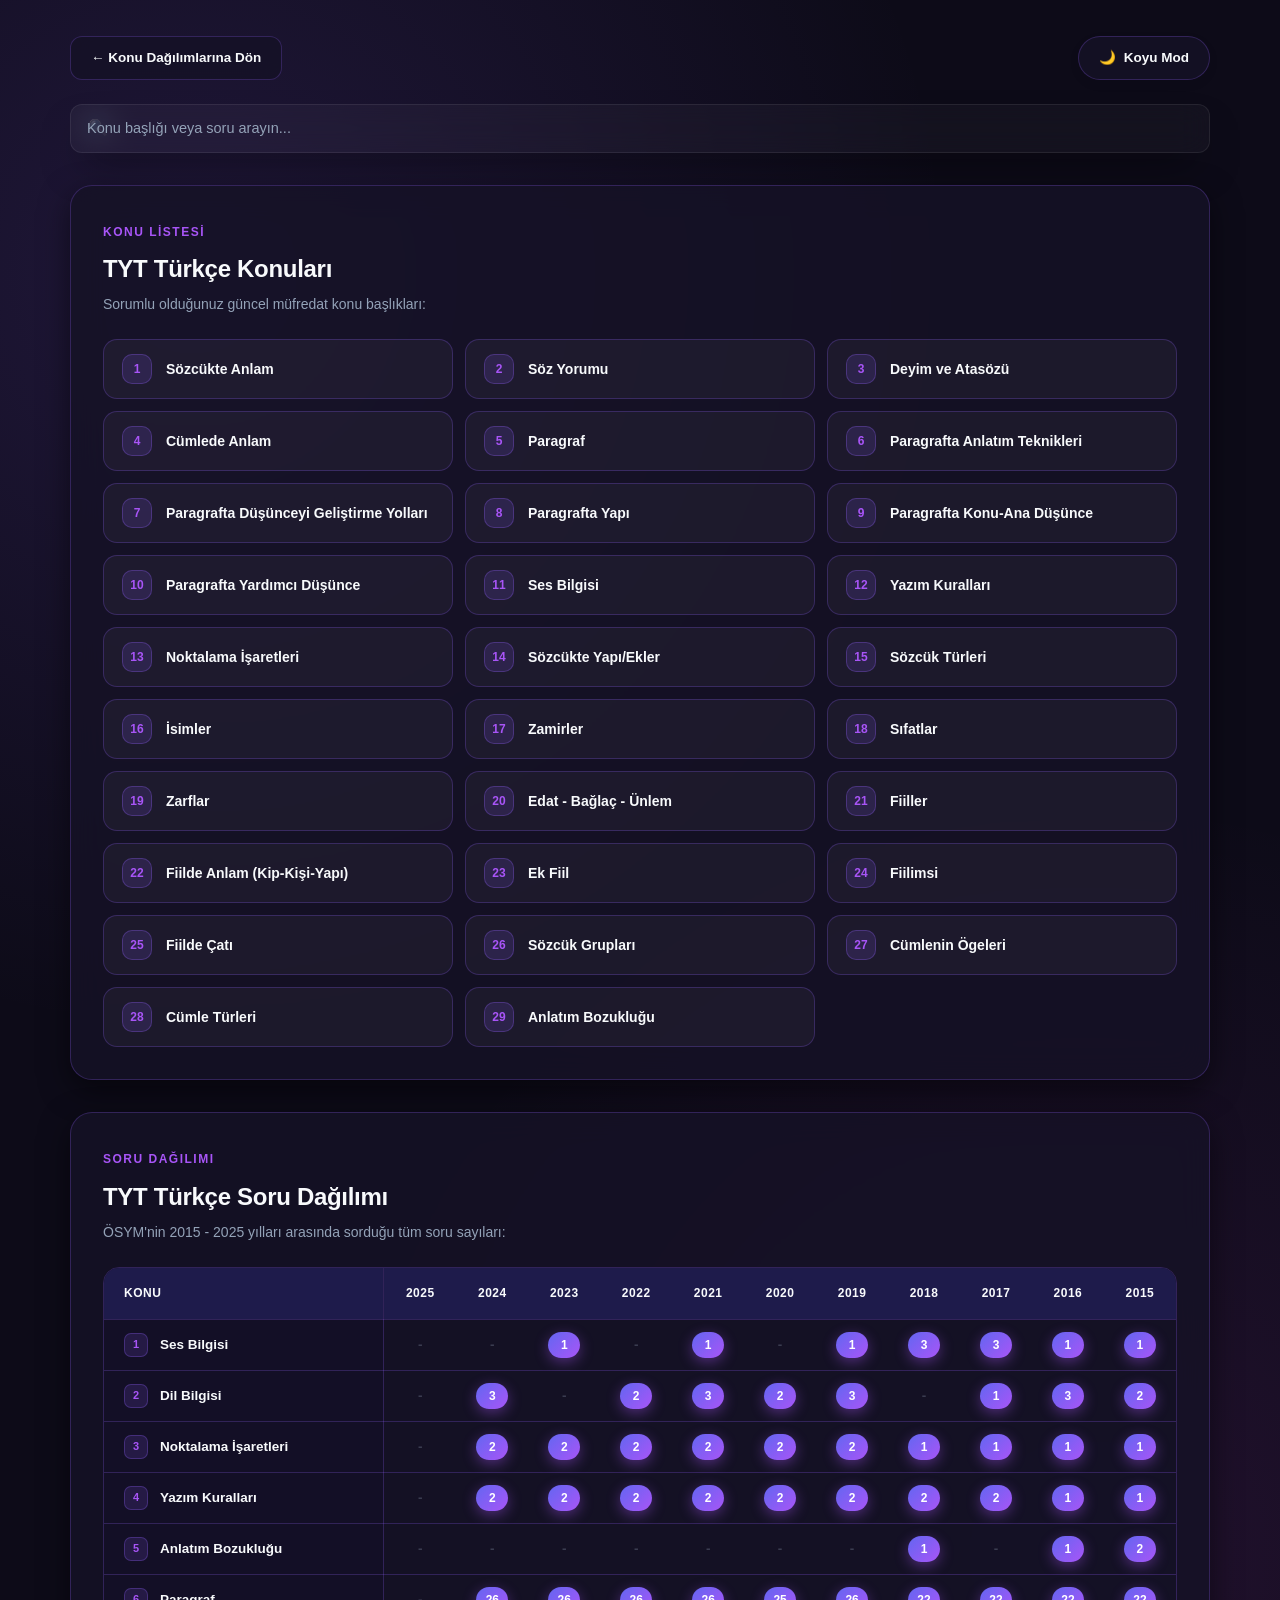
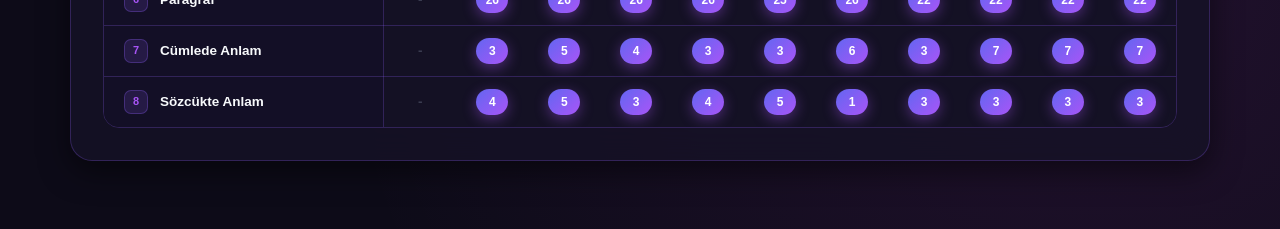
==== commit 3d50b0f0: "güncellleeeee" ====
--- a/ders-notu.html
+++ b/ders-notu.html
@@ -356,6 +356,95 @@
 
         .table-container td.empty-cell {
             display: table-cell;
+        }
+
+        /* MOBİLDE YILLARA GÖRE SORU DAĞILIMI KARTLARI */
+        .mobile-distribution {
+            display: none;
+        }
+
+        @media (max-width: 700px) {
+            .table-container {
+                display: none;
+            }
+
+            .mobile-distribution {
+                display: grid;
+                gap: 14px;
+                margin-top: 22px;
+            }
+
+            .distribution-topic {
+                padding: 18px;
+                border: 1px solid var(--card-border);
+                border-radius: 17px;
+                background: var(--item-bg);
+            }
+
+            .distribution-topic-name {
+                display: flex;
+                align-items: center;
+                gap: 10px;
+                margin: 0 0 15px;
+                color: var(--text-main);
+                font-size: 1rem;
+                font-weight: 800;
+                line-height: 1.3;
+            }
+
+            .distribution-topic-number {
+                width: 26px;
+                height: 26px;
+                flex: 0 0 26px;
+                display: inline-flex;
+                align-items: center;
+                justify-content: center;
+                border-radius: 8px;
+                background: rgba(139, 92, 246, .16);
+                color: var(--accent-purple);
+                font-size: .76rem;
+            }
+
+            .year-count-grid {
+                display: grid;
+                grid-template-columns: repeat(4, minmax(0, 1fr));
+                gap: 10px;
+            }
+
+            .year-count {
+                min-height: 65px;
+                display: flex;
+                flex-direction: column;
+                align-items: center;
+                justify-content: center;
+                gap: 5px;
+                border: 1px solid var(--card-border);
+                border-radius: 13px;
+                background: var(--card-bg);
+            }
+
+            .year-count-year {
+                color: var(--text-muted);
+                font-size: .63rem;
+                font-weight: 800;
+                letter-spacing: .12em;
+            }
+
+            .year-count-value {
+                color: var(--text-muted);
+                font-size: 1rem;
+                font-weight: 800;
+            }
+
+            .year-count.has-question {
+                border-color: rgba(139, 92, 246, .40);
+                background: rgba(139, 92, 246, .17);
+            }
+
+            .year-count.has-question .year-count-value {
+                color: var(--accent-purple);
+                font-size: 1.2rem;
+            }
         }
 
         /* DERS KONTROL GİZLEME SINIFLARI */
@@ -2129,5 +2218,56 @@
     
     </script>
 
+    <script>
+        /* Masaüstü tablosundaki verileri mobilde yıl kartlarına dönüştürür. */
+        document.querySelectorAll('.table-container').forEach((container) => {
+            const table = container.querySelector('table');
+            if (!table || container.nextElementSibling?.classList.contains('mobile-distribution')) return;
+
+            const years = Array.from(table.querySelectorAll('thead th'))
+                .slice(1)
+                .map((heading) => heading.textContent.trim());
+
+            const mobileView = document.createElement('div');
+            mobileView.className = 'mobile-distribution';
+
+            Array.from(table.querySelectorAll('tbody tr')).forEach((row) => {
+                const cells = Array.from(row.querySelectorAll('td'));
+                if (!cells.length) return;
+
+                const topicCell = cells[0];
+                const number = topicCell.querySelector('.table-topic-num')?.textContent.trim() || '';
+                const topic = topicCell.querySelector('.table-topic-cell span:last-child')?.textContent.trim() || topicCell.textContent.trim();
+
+                const topicCard = document.createElement('article');
+                topicCard.className = 'distribution-topic';
+                topicCard.innerHTML = `
+                    <h3 class="distribution-topic-name">
+                        <span class="distribution-topic-number">${number}</span>
+                        <span>${topic}</span>
+                    </h3>
+                    <div class="year-count-grid"></div>
+                `;
+
+                const grid = topicCard.querySelector('.year-count-grid');
+                cells.slice(1).forEach((cell, index) => {
+                    const value = cell.textContent.trim() || '-';
+                    const hasQuestion = value !== '-';
+                    const yearCard = document.createElement('div');
+                    yearCard.className = `year-count${hasQuestion ? ' has-question' : ''}`;
+                    yearCard.innerHTML = `
+                        <span class="year-count-year">${years[index] || ''}</span>
+                        <span class="year-count-value">${hasQuestion ? value : '•'}</span>
+                    `;
+                    grid.appendChild(yearCard);
+                });
+
+                mobileView.appendChild(topicCard);
+            });
+
+            container.insertAdjacentElement('afterend', mobileView);
+        });
+    </script>
+
 </body>
 </html>
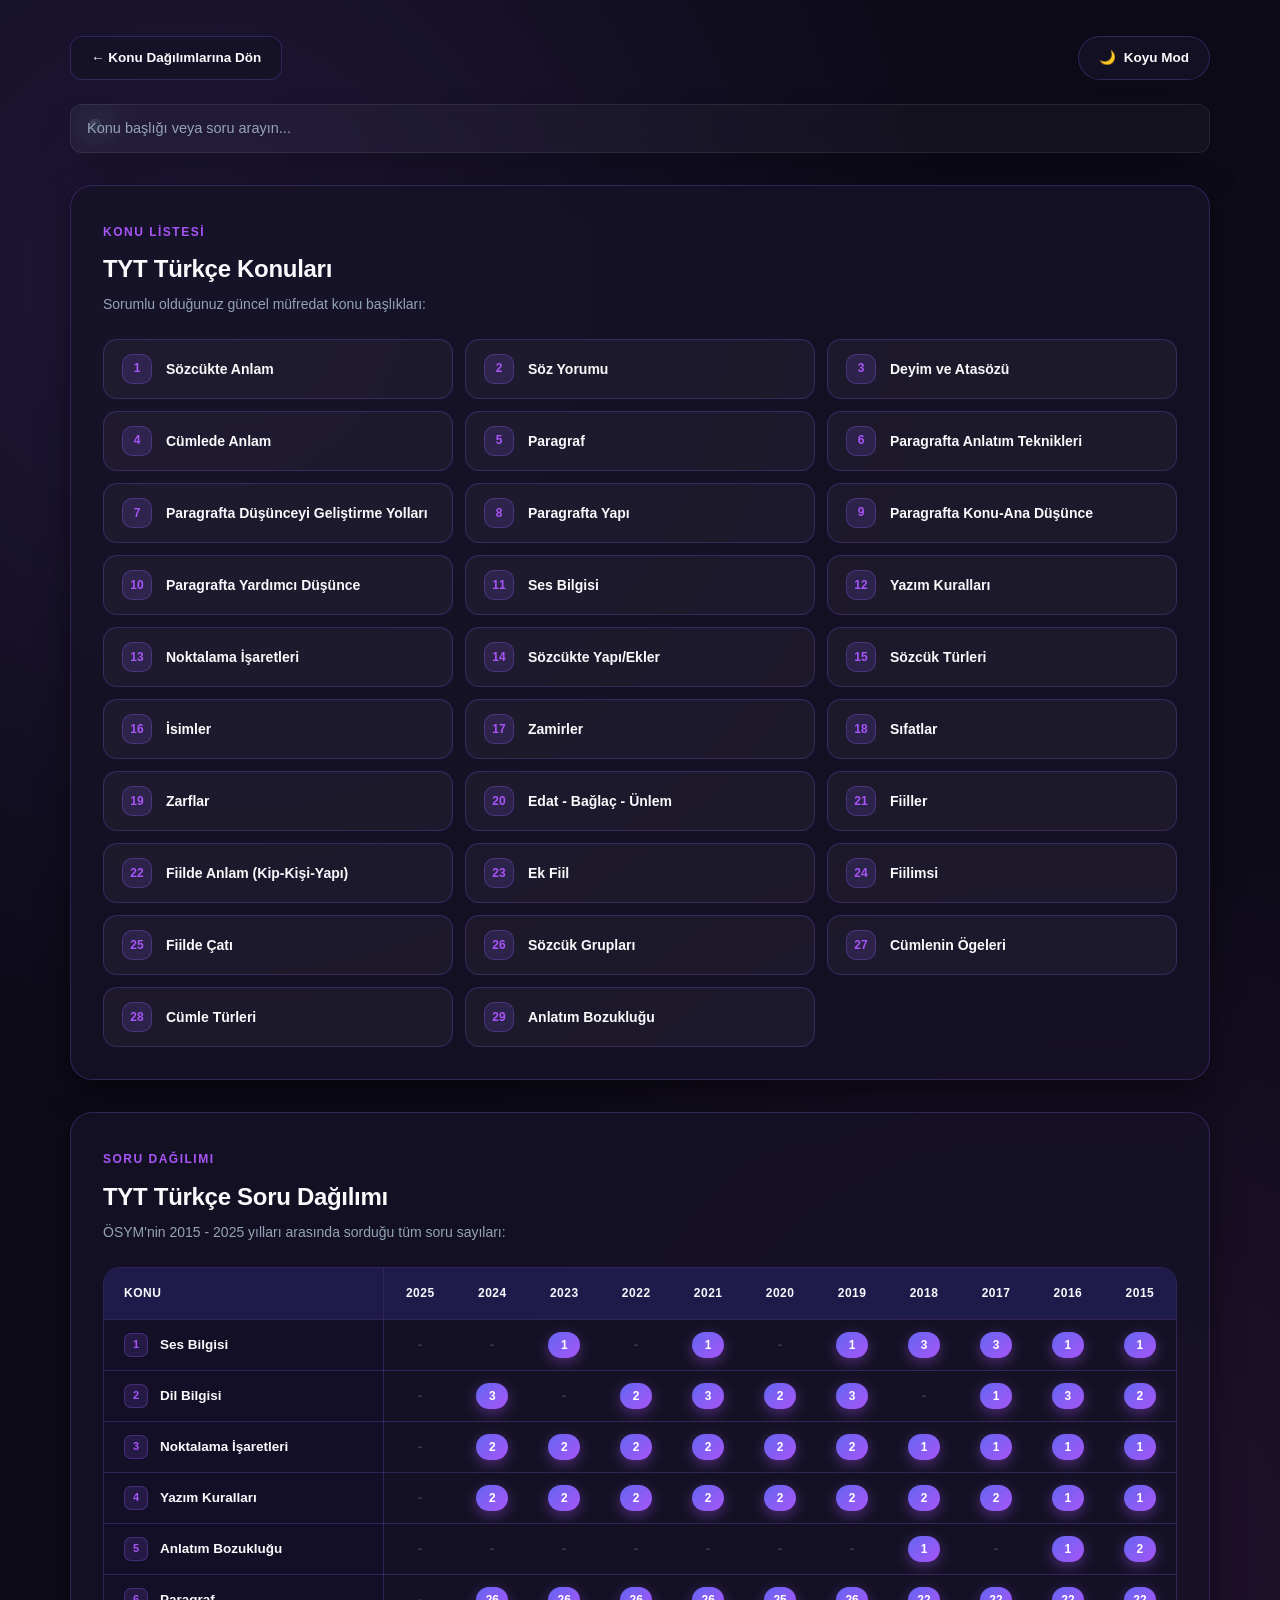
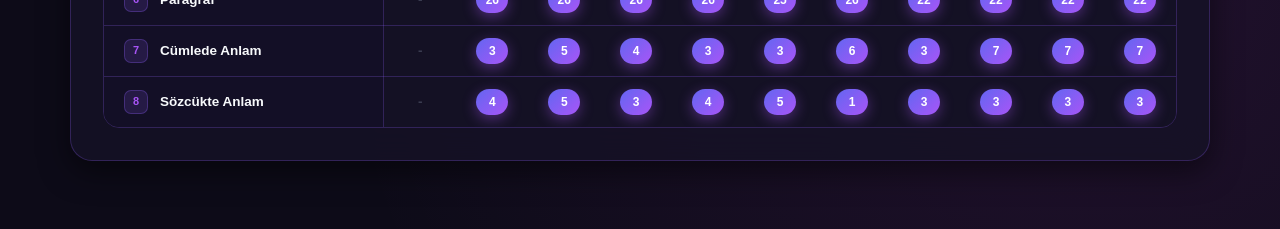
==== commit a41bda38: "güneclleme" ====
--- a/ders-notu.html
+++ b/ders-notu.html
@@ -2220,53 +2220,89 @@
 
     <script>
         /* Masaüstü tablosundaki verileri mobilde yıl kartlarına dönüştürür. */
-        document.querySelectorAll('.table-container').forEach((container) => {
-            const table = container.querySelector('table');
-            if (!table || container.nextElementSibling?.classList.contains('mobile-distribution')) return;
-
-            const years = Array.from(table.querySelectorAll('thead th'))
-                .slice(1)
-                .map((heading) => heading.textContent.trim());
-
-            const mobileView = document.createElement('div');
-            mobileView.className = 'mobile-distribution';
-
-            Array.from(table.querySelectorAll('tbody tr')).forEach((row) => {
-                const cells = Array.from(row.querySelectorAll('td'));
-                if (!cells.length) return;
-
-                const topicCell = cells[0];
-                const number = topicCell.querySelector('.table-topic-num')?.textContent.trim() || '';
-                const topic = topicCell.querySelector('.table-topic-cell span:last-child')?.textContent.trim() || topicCell.textContent.trim();
-
-                const topicCard = document.createElement('article');
-                topicCard.className = 'distribution-topic';
-                topicCard.innerHTML = `
-                    <h3 class="distribution-topic-name">
-                        <span class="distribution-topic-number">${number}</span>
-                        <span>${topic}</span>
-                    </h3>
-                    <div class="year-count-grid"></div>
-                `;
-
-                const grid = topicCard.querySelector('.year-count-grid');
-                cells.slice(1).forEach((cell, index) => {
-                    const value = cell.textContent.trim() || '-';
-                    const hasQuestion = value !== '-';
-                    const yearCard = document.createElement('div');
-                    yearCard.className = `year-count${hasQuestion ? ' has-question' : ''}`;
-                    yearCard.innerHTML = `
-                        <span class="year-count-year">${years[index] || ''}</span>
-                        <span class="year-count-value">${hasQuestion ? value : '•'}</span>
+        function buildMobileDistributions() {
+            document.querySelectorAll('.table-container').forEach((container) => {
+                const table = container.querySelector('table');
+                const rows = table ? Array.from(table.querySelectorAll('tbody tr')) : [];
+                if (!table || !rows.length) return;
+
+                const years = Array.from(table.querySelectorAll('thead th'))
+                    .slice(1)
+                    .map((heading) => heading.textContent.trim());
+
+                let mobileView = container.nextElementSibling;
+                if (!mobileView || !mobileView.classList.contains('mobile-distribution')) {
+                    mobileView = document.createElement('div');
+                    mobileView.className = 'mobile-distribution';
+                    container.insertAdjacentElement('afterend', mobileView);
+                }
+
+                /* Tablo verisi daha sonra oluştuğunda eski boş görünümü yeniler. */
+                if (mobileView.dataset.rowCount === String(rows.length)) return;
+                mobileView.innerHTML = '';
+                mobileView.dataset.rowCount = String(rows.length);
+
+                rows.forEach((row) => {
+                    const cells = Array.from(row.querySelectorAll('td'));
+                    if (!cells.length) return;
+
+                    const topicCell = cells[0];
+                    const number = topicCell.querySelector('.table-topic-num')?.textContent.trim() || '';
+                    const topic = topicCell.querySelector('.table-topic-cell span:last-child')?.textContent.trim() || topicCell.textContent.trim();
+
+                    const topicCard = document.createElement('article');
+                    topicCard.className = 'distribution-topic';
+                    topicCard.innerHTML = `
+                        <h3 class="distribution-topic-name">
+                            <span class="distribution-topic-number">${number}</span>
+                            <span>${topic}</span>
+                        </h3>
+                        <div class="year-count-grid"></div>
                     `;
-                    grid.appendChild(yearCard);
+
+                    const grid = topicCard.querySelector('.year-count-grid');
+                    cells.slice(1).forEach((cell, index) => {
+                        const value = cell.textContent.trim() || '-';
+                        const hasQuestion = value !== '-';
+                        const yearCard = document.createElement('div');
+                        yearCard.className = `year-count${hasQuestion ? ' has-question' : ''}`;
+                        yearCard.innerHTML = `
+                            <span class="year-count-year">${years[index] || ''}</span>
+                            <span class="year-count-value">${hasQuestion ? value : '•'}</span>
+                        `;
+                        grid.appendChild(yearCard);
+                    });
+
+                    mobileView.appendChild(topicCard);
                 });
-
-                mobileView.appendChild(topicCard);
             });
-
-            container.insertAdjacentElement('afterend', mobileView);
-        });
+        }
+
+        buildMobileDistributions();
+        window.addEventListener('load', buildMobileDistributions);
+        setTimeout(buildMobileDistributions, 300);
+        setTimeout(buildMobileDistributions, 1000);
+
+        /* Arama alanı, mobildeki yıl-kutu görünümünü de filtreler. */
+        const mobileDistributionSearch = document.getElementById('topic-search');
+        if (mobileDistributionSearch) {
+            mobileDistributionSearch.addEventListener('input', function () {
+                const query = this.value
+                    .trim()
+                    .replace(/İ/g, 'i')
+                    .replace(/I/g, 'ı')
+                    .toLocaleLowerCase('tr-TR');
+
+                document.querySelectorAll('.mobile-distribution .distribution-topic').forEach((topicCard) => {
+                    const title = topicCard.querySelector('.distribution-topic-name')?.textContent
+                        .replace(/İ/g, 'i')
+                        .replace(/I/g, 'ı')
+                        .toLocaleLowerCase('tr-TR') || '';
+
+                    topicCard.style.display = !query || title.includes(query) ? '' : 'none';
+                });
+            });
+        }
     </script>
 
 </body>
